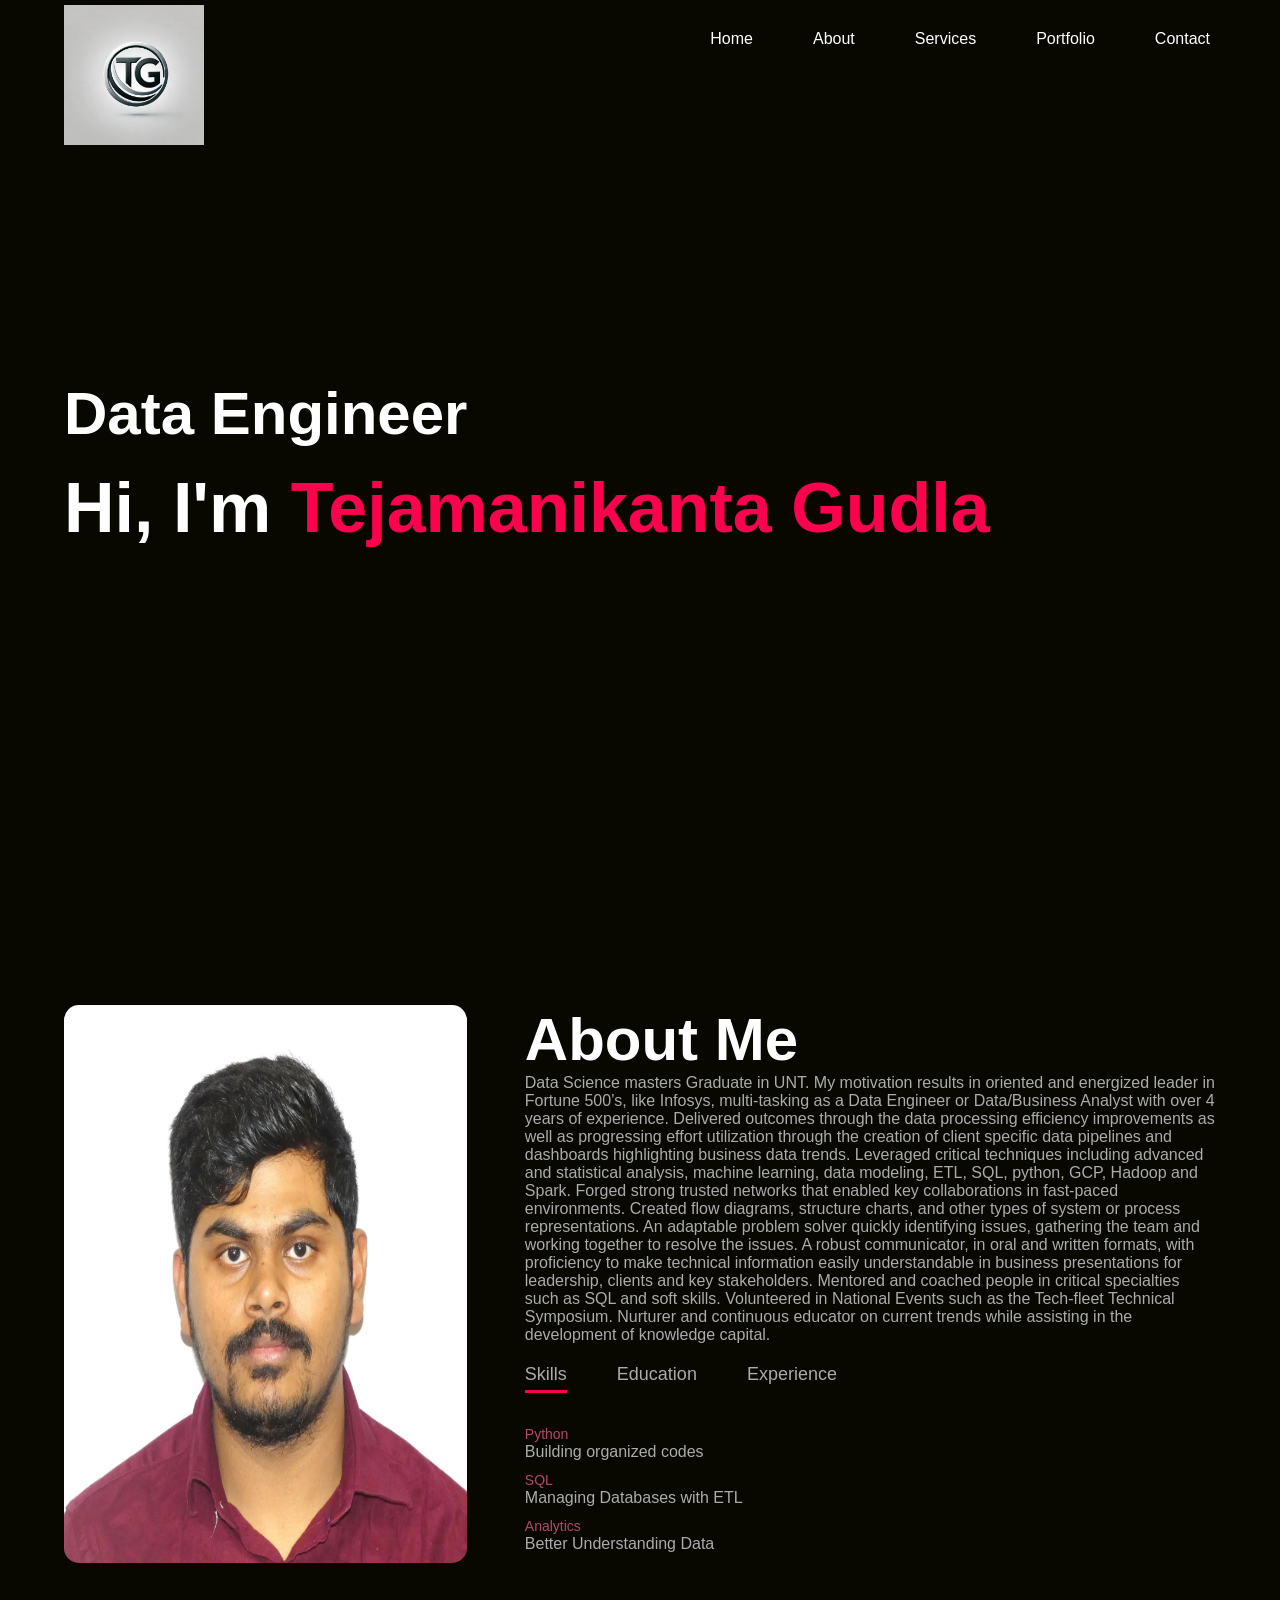
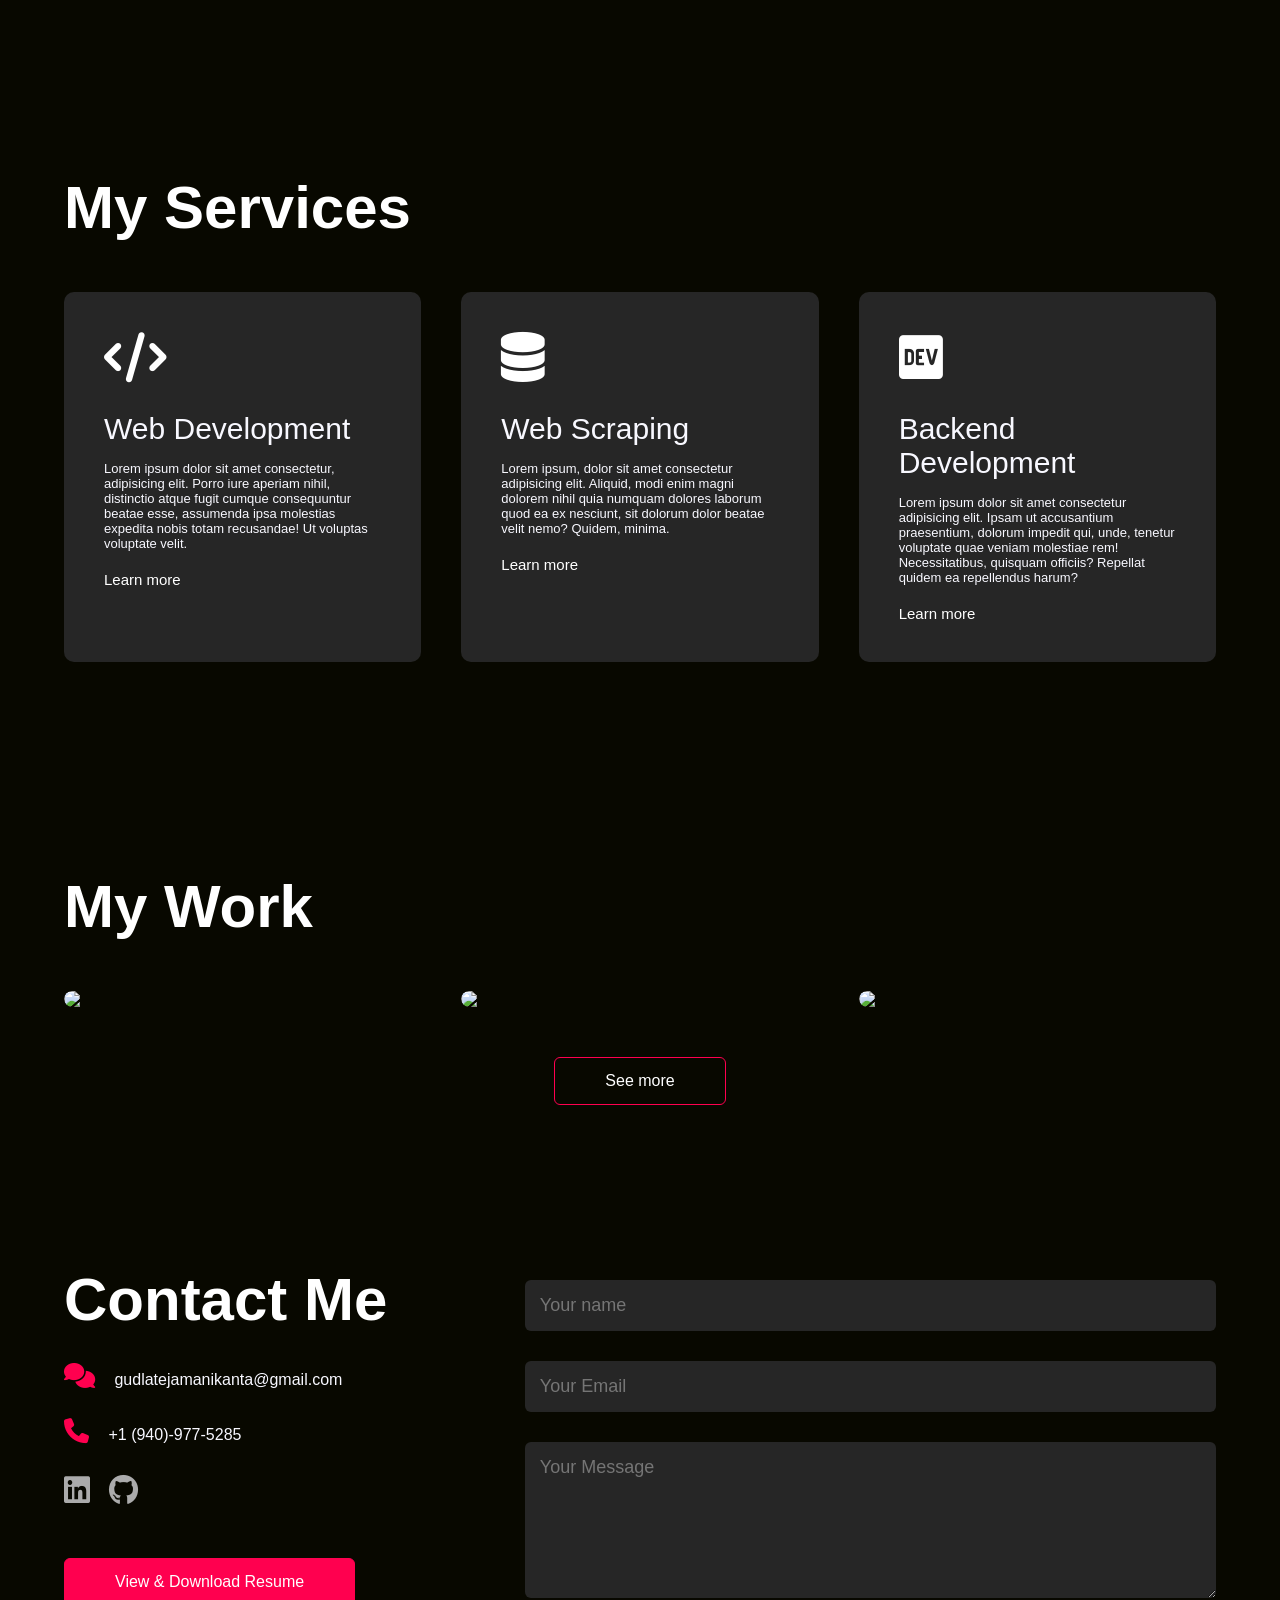
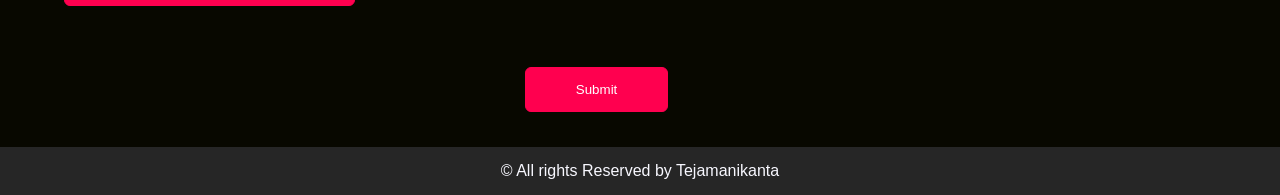
==== index.html @ b54f86cf "Add files via upload" ====
<!DOCTYPE html>
<html lang="en">
<head>
    <meta charset="UTF-8">
    <meta name="viewport" content="width=device-width, initial-scale=1.0">
    <title>Personal Portfolio website</title>
    <link rel="stylesheet" href="style.css">
    <link rel="stylesheet" href="https://cdnjs.cloudflare.com/ajax/libs/font-awesome/6.6.0/css/all.min.css" integrity="sha512-Kc323vGBEqzTmouAECnVceyQqyqdsSiqLQISBL29aUW4U/M7pSPA/gEUZQqv1cwx4OnYxTxve5UMg5GT6L4JJg==" crossorigin="anonymous" referrerpolicy="no-referrer" />
</head>
<body>
    <div id="header">
        <div class="container">
            <nav>
                <!-- Name at the top left -->
                <div class="name">
                    <img src="logo.jpg" class="logo"> 
                </div>
                <!-- Fixed side menu -->
                <ul id="sidemenu">
                    <li><a href="#header">Home</a></li>
                    <li><a href="#about">About</a></li>
                    <li><a href="#services">Services</a></li>
                    <li><a href="#portfolio">Portfolio</a></li>
                    <li><a href="#contact">Contact</a></li>
                </ul>
            </nav>
            <!-- Header text -->
            <div class="header-text">
                <h2>Data Engineer</h2>
                <h1>Hi, I'm <span>Tejamanikanta Gudla</span></h1>
                
            </div>
        </div>
    </div>
    
<!-------------about me -------------------->
     <div id="about">
        <div class="container">
            <div class="row">
                <div class="about-col-1">
                    <img src="OPT_PHOTO.jpg">
                </div>
                <div class="about-col-2">
                    <h1 class="sub-title">About Me</h1>
                    <p> Data Science masters Graduate in UNT. My motivation results in oriented and energized leader in Fortune 500’s, like Infosys, multi-tasking as a Data Engineer or Data/Business Analyst with over 4 years of experience. Delivered outcomes through the data processing efficiency
                        improvements as well as progressing effort utilization through the creation of client specific data
                        pipelines and dashboards highlighting business data trends. Leveraged critical techniques including
                        advanced and statistical analysis, machine learning, data modeling, ETL, SQL, python, GCP, Hadoop and Spark.
                        Forged strong trusted networks that enabled key collaborations in fast-paced environments. Created flow diagrams, structure charts, and other types of system or process representations. An adaptable problem solver quickly identifying issues, gathering the team and working together to resolve the issues. A robust communicator, in oral and written formats, with proficiency to make technical information easily understandable in business presentations for leadership, clients and key stakeholders. Mentored and coached people in critical specialties such as SQL and soft skills. Volunteered in National Events such as the Tech-fleet Technical Symposium. Nurturer and continuous educator on current trends while assisting in the development of knowledge capital.</p>
                    <div class="tab-titles">
                        <p class="tab-links active-link" onclick="opentab('skills')">Skills</p>
                        <p class="tab-links" onclick="opentab('education')" >Education</p>
                        <p class="tab-links" onclick="opentab('experience')" >Experience</p>
                    </div>
                    <div class="tab-contents active-tab" id="skills">
                        <ul>
                            <li><span>Python</span><br>Building organized codes</li>
                            <li><span>SQL</span><br>Managing Databases with ETL</li>
                            <li><span>Analytics</span><br>Better Understanding Data</li>
                        </ul>
                    </div>
                    <div class="tab-contents" id="education">
                        <ul>
                            <li><span>01/2023 - 12/2024</span><br>University of North Texas  Denton,TX,USA</li>
                            <li><span>06/2017 - 07/2021</span><br>SRKR Engineering College  Bhimavarm,AP,INDIA</li>
                        </ul>
                    </div>
                    <div class="tab-contents" id="experience">
                        <ul>
                            <li><span>2024</span><br>Internhsala internship Student partner</li>
                        </ul>
                    </div>
                </div>
            </div>
        </div>
     </div>
<!--------------------services---------------------------->
     <div id="services">
        <div class="container">
            <h1 class="sub-title">My Services</h1>
            <div class="services-list">
                <div>
                    <i class="fa-solid fa-code"></i>
                    <h2>Web Development</h2>
                    <p>Lorem ipsum dolor sit amet consectetur, adipisicing elit. Porro iure aperiam nihil, distinctio atque fugit cumque consequuntur beatae esse, assumenda ipsa molestias expedita nobis totam recusandae! Ut voluptas voluptate velit.</p>
                    <a href="#">Learn more</a>
                </div>
                <div>
                    <i class="fa-solid fa-database"></i>
                    <h2>Web Scraping</h2>
                    <p>Lorem ipsum, dolor sit amet consectetur adipisicing elit. Aliquid, modi enim magni dolorem nihil quia numquam dolores laborum quod ea ex nesciunt, sit dolorum dolor beatae velit nemo? Quidem, minima.</p>
                    <a href="#">Learn more</a>
                </div>
                <div>
                    <i class="fa-brands fa-dev"></i>
                    <h2>Backend Development</h2>
                    <p>Lorem ipsum dolor sit amet consectetur adipisicing elit. Ipsam ut accusantium praesentium, dolorum impedit qui, unde, tenetur voluptate quae veniam molestiae rem! Necessitatibus, quisquam officiis? Repellat quidem ea repellendus harum?</p>
                    <a href="#">Learn more</a>
                </div>
            </div>
        </div>
     </div>
     <!--------------------portfolio----------------->
     <div id="portfolio">
        <div class="container">
            <h1 class="sub-title">My Work</h1>
            <div class="work-list">
                <div class="work">
                    <img src="images/work2.jpg" >
                    <div class="layer">
                        <h3>Chatbot</h3>
                        <p>This Bot is known as Rizvi bot ,its developed to help rizvians reach out for any admission related queries.</p>
                        <a href="3"><i class="fa-solid fa-link"></i></a>
                    </div>
                </div>
                <div class="work">
                    <img src="images/work5.jpeg" >
                    <div class="layer">
                        <h3>Laptop landscape</h3>
                        <p>Scrapping Amazon for laptops Data for data cleaning and processing and further performed analysis using tableau.</p>
                        <a href="3"><i class="fa-solid fa-link"></i></a>
                    </div>
                </div>
                <div class="work">
                    <img src="images/work4.webp" >
                    <div class="layer">
                        <h3>Django User Login</h3>
                        <p>Basic User login page for diffent types of users and registeration with signout,With basic details to be entered.</p>
                        <a href="3"><i class="fa-solid fa-link"></i></a>
                    </div>
                </div>
            </div>
            <a href="#" class="btn">See more</a>
        </div>
     </div>
<!-------------------------contact------------------------------->
     <div id="contact">
        <div class="container">
            <div class="row">
                <div class="contact-left">
                       <h1 class="sub-title">Contact Me</h1>
                       <p><i class="fa-solid fa-comments"></i> gudlatejamanikanta@gmail.com</p>
                       <p><i class="fa-solid fa-phone"></i> +1 (940)-977-5285 </p>
                       <div class="social-icons">
                        <a href="https://www.linkedin.com/in/tejamanikanta-gudla-508a97138/"><i class="fa-brands fa-linkedin"></i></a>
                        <a href="https://github.com/tejagudla1252"><i class="fa-brands fa-github"></i></a>
                       </div>
                       <a href="https://drive.google.com/file/d/1VWPIv4QHNo4Fspjw06E4037uYc4ojF78/view?usp=drive_link" download class="btn btn2"> View & Download Resume</a>
                </div>
                <div class="contact-right">
                    <form >
                        <input type="text" name="Name" placeholder="Your name" required>
                        <input type="email" name="Email" placeholder="Your Email" required>
                        <textarea name="message" rows="6" placeholder="Your Message"></textarea>
                        <button type="submit" class="btn btn2">Submit</button>
                    </form>
                    <span id="msg"></span>
                 </div>
            </div>
        </div>
        <div class="copyright">
            <p>&copy; All rights Reserved by Tejamanikanta  </i></p>
        </div>
     </div>
     <script>
        var tablinks = document.getElementsByClassName('tab-links')
        var tabcontents = document.getElementsByClassName('tab-contents')
        function opentab(tabname){
            for(tablink of tablinks){
                tablink.classList.remove("active-link");
            }
            for(tabcontent of tabcontents){
                tabcontent.classList.remove("active-tab");
            }
            event.currentTarget.classList.add("active-link");
            document.getElementById(tabname).classList.add("active-tab");
        }

     </script>
     <script>
        var sidemenu = document.getElementById("sidemenu");
        function openmenu(){
            sidemenu.style.right = "0";
        }
        function closemenu(){
            sidemenu.style.right = "-200px";
        }
     </script>
</body>
</html>
---- style.css ----
*{
    margin: 0;
    padding: 0;
    font-family: sans-serif,'Poppins';
    box-sizing: border-box;
}
html{
    scroll-behavior: smooth;
}
body{
    background: #080800;
    color: ghostwhite;
}
#header{
    width: 100%;
    height: 100vh;
    background-image: url("images/background2.jpg");
    background-size: contain;
}
.container{
    padding: 5px 5%;
    
}
/* Style for name */
.name h2 {
    font-size: 24px;
    color: #fff;
    font-family: 'Gill Sans';
    margin: 0;
    display: inline-block;
}

/* Side menu - fixed position */
#sidemenu {
    position: fixed; /* Keeps the menu in one place */
    top: 0;
    right: 0;
    
    width: auto;
    padding: 20px 50px;
    z-index: 1000;
    display: flex;
    gap: 20px;
    list-style: none;
}

#sidemenu li {
    display: inline-block;
}

#sidemenu a {
    text-decoration: none;
    color: #fff;
    font-size: 16px;
    transition: 0.3s;
}

#sidemenu a:hover {
    color: #ff007f; /* Highlight color */
}

/* Header text styles */
.header-text {
    margin-top: 100px;
    color: #fff;
    text-align: left;
}

.header-text p {
    font-size: 20px;
}

.header-text h1 {
    font-size: 36px;
}

.header-text h1 span {
    color: #ff007f;
}

nav{
    display: flex;
    align-items: center;
    justify-content: space-between;
    flex-wrap: wrap;
}
.logo{
    width: 140px;
}
nav ul li{
    display: inline-block;
    list-style: none;
    margin: 10px 20px;
}
nav ul li a{
    color: #fff;
    text-decoration: none;
    font-size: 18px;
    position: relative;
}
nav ul li a::after{
    content: '';
    width: 0;
    height: 3px;
    background: #ff004f;
    position: absolute;
    left: 0;
    bottom: -6px;
    transition: 0.5s;
}
nav ul li a:hover::after{
    width: 100%;
}
.header-text{
    margin-top: 20%;
    font-size: 40px;
    
}
.header-text h1{
    font-size: 70px;
    margin-top: 20px;
   
}
.header-text h1 span{
    color: #ff004f;
}
/*------------------about---------------------*/
#about{
    padding: 100px 0;
    color: #ababab;
}
.row{
    display: flex;
    justify-content: space-between;
    flex-wrap: wrap;
}
.about-col-1{
    flex-basis: 35%;

}
.about-col-1 img{
    width: 100%;
    height: 100%;
    border-radius: 15px;
}
.about-col-2{
    flex-basis: 60%;
}
.sub-title{
    font-size:  60px;
    font-weight: 600;
    color: #fff;
}
.tab-titles{
    display: flex;
    margin: 20px 0 40px;
}
.tab-links{
    margin-right: 50px;
    font-size: 18px;
    font-weight: 500;
    cursor: pointer;
    position: relative;
}
.tab-links::after{
    content: '';
    width: 0;
    height: 3px;
    background: #ff004f;
    position: absolute;
    left: 0;
    bottom: -8px;
    transition: 0.5s;

}
.tab-links.active-link::after{
    width: 100%;
}
.tab-contents ul li{
    list-style: none;
    margin: 10px 0;
}
.tab-contents ul li span{
    color: #b54769;
    font-size: 14px;
}
.tab-contents{
    display: none;
}
.tab-contents.active-tab{
    display: block;
}
/*----------------services---------------*/
#services{
    padding: 100px 0px;
}
.services-list{
    display: grid;
    grid-template-columns: repeat(auto-fit,minmax(250px,1fr));
    grid-gap: 40px;
    margin-top: 50px;
}
.services-list div{
    background: #262626;
    padding: 40px;
    font-size: 13px;
    font-weight: 300;
    border-radius: 10px;
    transition: background 0.5s,transform 0.5s;
}
.services-list div i{
    font-size: 50px;
    margin-bottom: 30px;
    color: #fff;
}
.services-list div h2{
    font-size: 30px;
    font-weight: 500;
    margin-bottom: 15px;
}
.services-list div a{
    text-decoration: none;
    color: #fff;
    font-size: 15px;
    margin-top: 20px;
    display: inline-block;
}
.services-list div:hover{
    background: #ff004f;
    transform: translateY(-10px);
}
/*--------------------portfolio------------------*/
#portfolio{
    padding: 100px 0;
}
.work-list{
    display: grid;
    grid-template-columns: repeat(auto-fit,minmax(250px,1fr));
    grid-gap: 40px;
    margin-top: 50px;

}
.work{
    border-radius: 10px;
    position: relative;
    overflow: hidden;
}
.work img{
    width: 100%;
    border-radius: 10px;
    display: block;
    transition: transform 0.5s;
}
.layer{
    width: 100%;
    height: 0;
    background: linear-gradient(rgba(0,0,0,0.6),#ff004f);
    border-radius: 10px;
    position: absolute;
    left: 0;
    bottom: 0;
    overflow: hidden;
    display: flex;
    align-items: center;
    justify-content: center;
    flex-direction: column;
    padding: 0 40px;
    text-align: center;
    font-size: 14px;
    transition: height 0.5s;
}
.layer h3{
    font-weight: 500;
    margin-bottom: 20px;
}
.layer a{
    margin-top: 20px;
    color: #ff004f;
    text-decoration: none;
    font-size: 18px;
    line-height: 60px;
    background:#fff;
    width: 60px;
    height: 60px;
    border-radius: 50%;
    text-align: center;
}
.work:hover img{
    transform: scale(1.1);
    
}
.work:hover .layer{
    height: 100%;
}
.btn{
    display: block;
    margin: 50px auto;
    width: fit-content;
    border: 1px solid #ff004f;
    padding: 14px 50px;
    border-radius: 6px;
    text-decoration: none;
    color: #fff;
    transition: background 0.5s;
}
.btn:hover{
    background: #ff004f;
}
/*-----------------------contact------------------------*/
.contact-left{
    flex-basis: 35%;
}
.contact-right{
    flex-basis: 60%;
}
.contact-left p{
    margin-top: 30px;
}
.contact-left p i{
    color:#ff004f;
    margin-right: 15px;
    font-size: 25px;
}
.social-icons{
    margin-top: 30px;
}
.social-icons a{
    text-decoration: none;
    font-size: 30px;
    margin-right: 15px;
    color: #ababab;
    display: inline-block;
    transition: transform 0.5s;
}
.social-icons a:hover{
    color: #ff004f;
    transform: translateY(-5px);
}
.btn.btn2{
    display: inline-block;
    background: #ff004f;
}
.contact-right form{
    width: 100%;
}
form input,form textarea{
    width: 100%;
    border: 0;
    outline: none;
    background: #262626;
    padding: 15px;
    margin-block: 15px;
    color: #fff;
    font-size: 18px;
    border-radius: 6px;
}
form btn2{
    padding: 15px 60px;
    font-size: 18px;
    margin-top: 20px;
    cursor: pointer;
}
.copyright{
    width: 100%;
    text-align: center;
    padding: 15px 0;
    background: #262626;
    font-weight: 300;
    margin-top: 20px;
    
}
.copyright i{
    color: #ff004f;
}
/*---------------------------css for small screen-------------------------*/
nav .fa-regular{
    display: none;
}
nav .fa-solid{
    display: none;
}
@media only screen and (max-width: 600px ){
    #header{
        background-image: url("") ;
    }
    .container{
        padding: 10px 10%;
    }
    .header-text{
        margin-top: 100%;
        font-size: 16px;
    }
    .header-text h1{
        font-size: 30px;
    }
    nav .fa-regular{
        display: block;
       font-size: 25px;
    }
    nav .fa-solid{
        display: block;
       font-size: 25px;
    }
    nav ul{
        background: #ff004f;
        position: fixed;
        top: 0;
        right: -200px;
        width: 200px;
        height: 100vh;
        padding-top: 50px;
        z-index: 2;
        transition: right 0.5s;
    }
    nav ul li{
        display: block;
        margin: 25px;
    }
    nav ul .fa-regular{
        position: absolute;
        top: 25px;
        left: 25px;
        cursor: pointer;
    }
    nav ul .fa-solid{
        position: absolute;
        top: 25px;
        left: 25px;
        cursor: pointer;
    }
    .sub-title{
        font-size: 40px;
    }
    .about-col-1,.about-col-2{
        flex-basis: 100%;
    }
    .about-col-1{
        margin-bottom: 30px;
    }
    .about-col-2{
        font-size: 14px;
    }
    .tab-links{
        font-size: 16px;
        margin-right: 20px;
    }
    .contact-left,.contact-right{
        flex-basis: 100%;
    }
    .copyright{
        font-size: 14px;
    }

}
#msg{
    color: #61b752;
    margin-top: -40px;
    display: block;
}
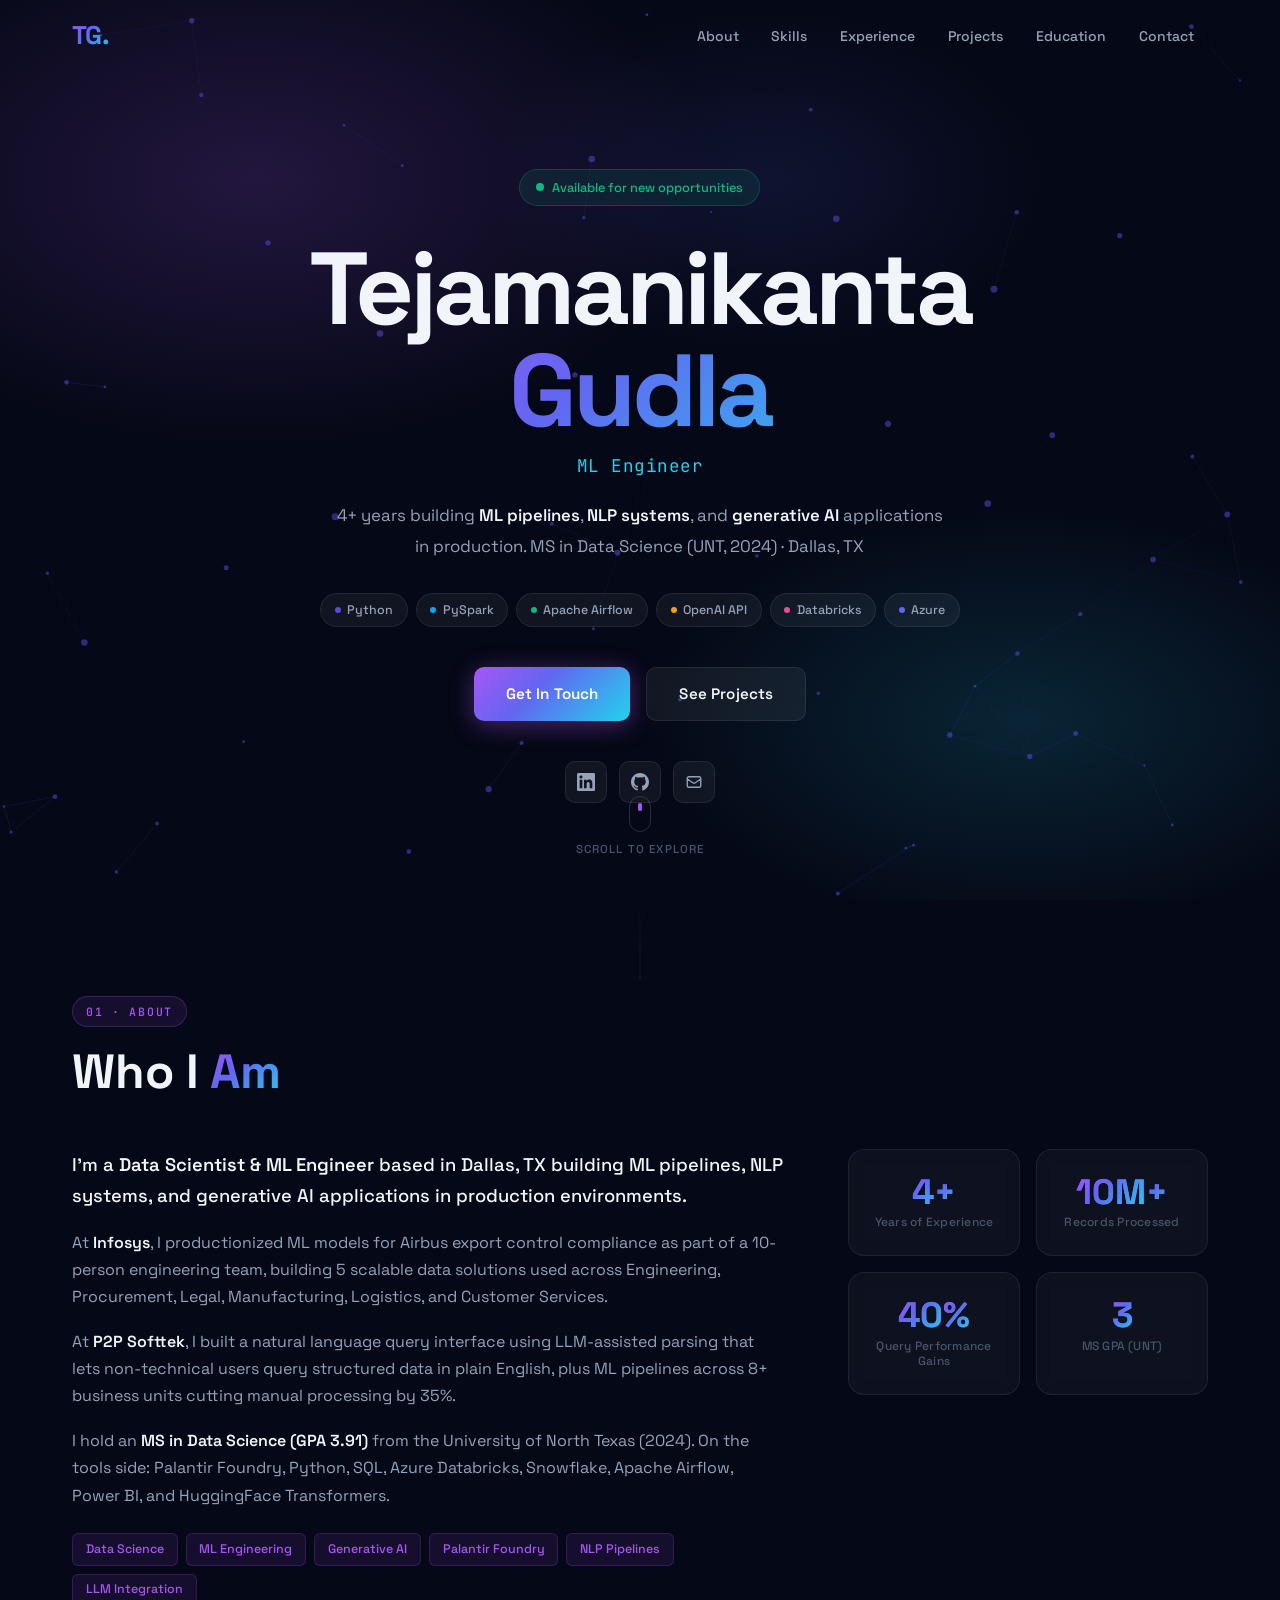
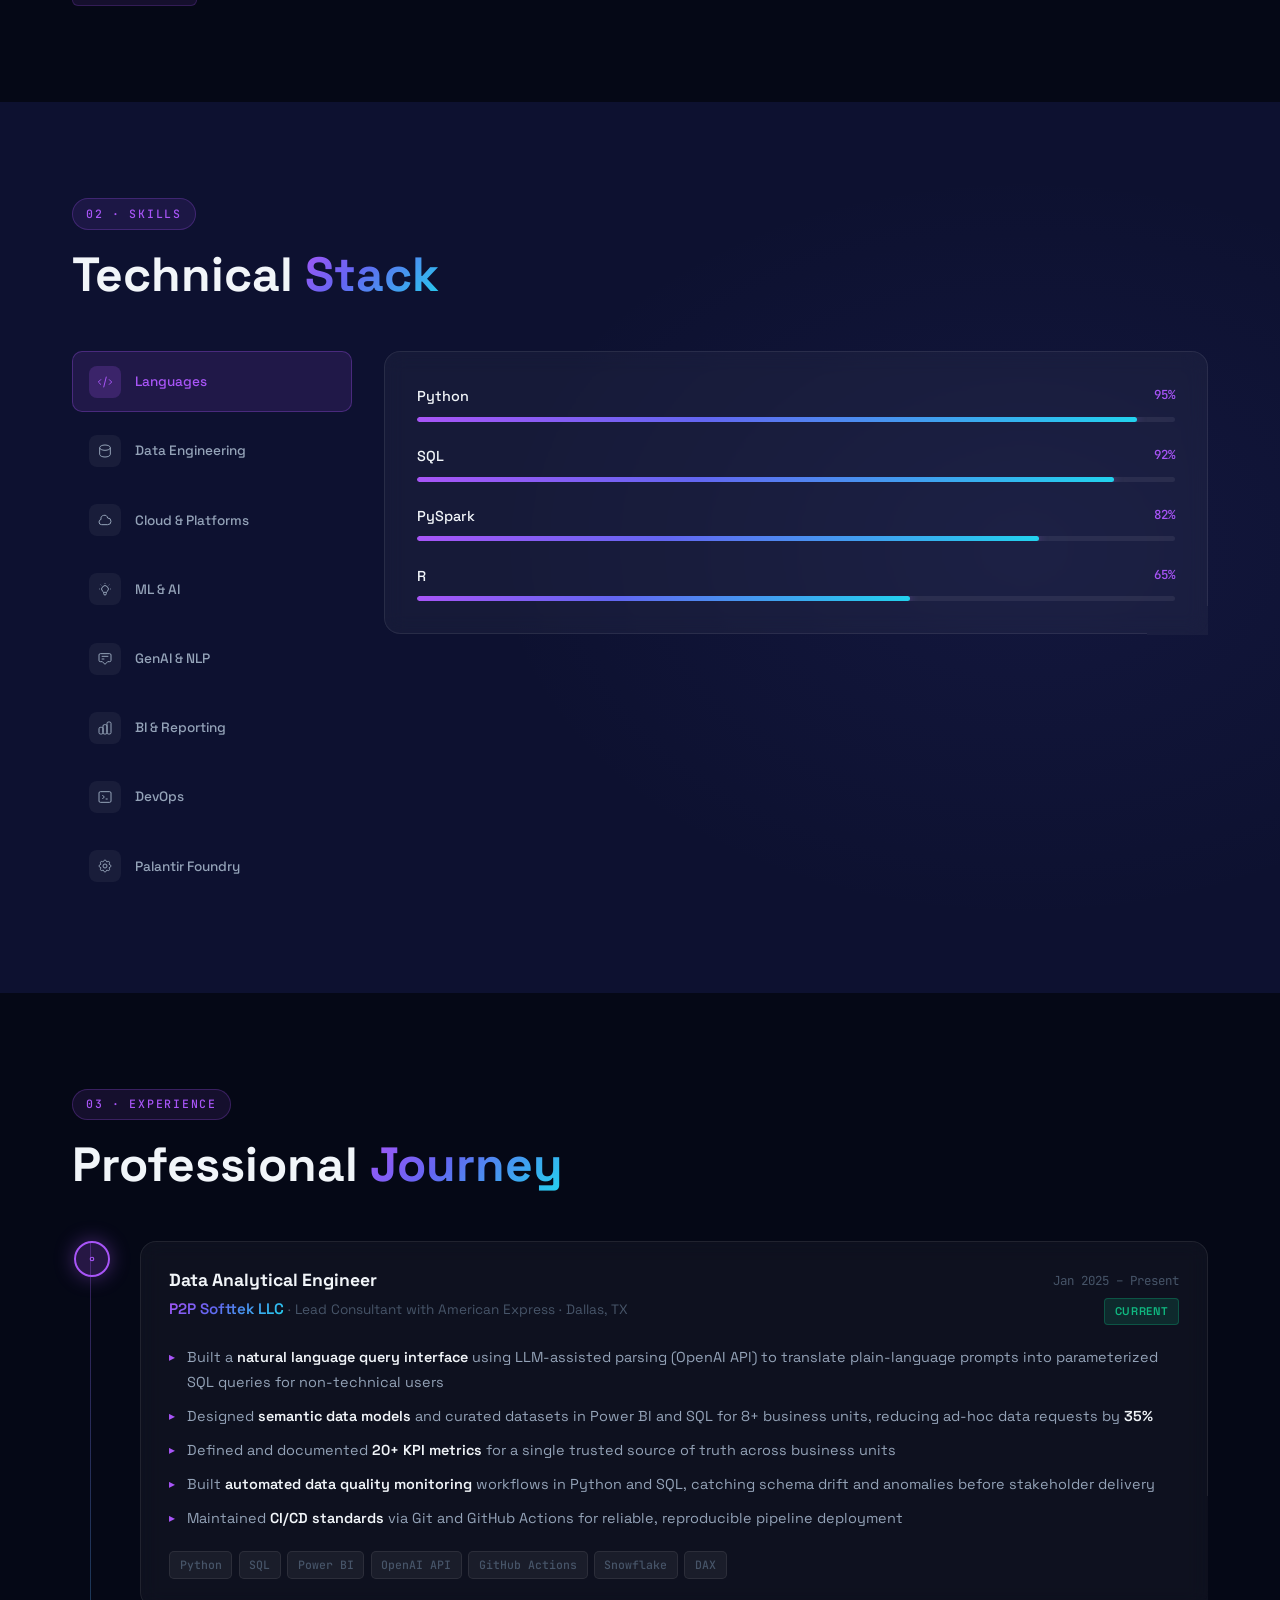
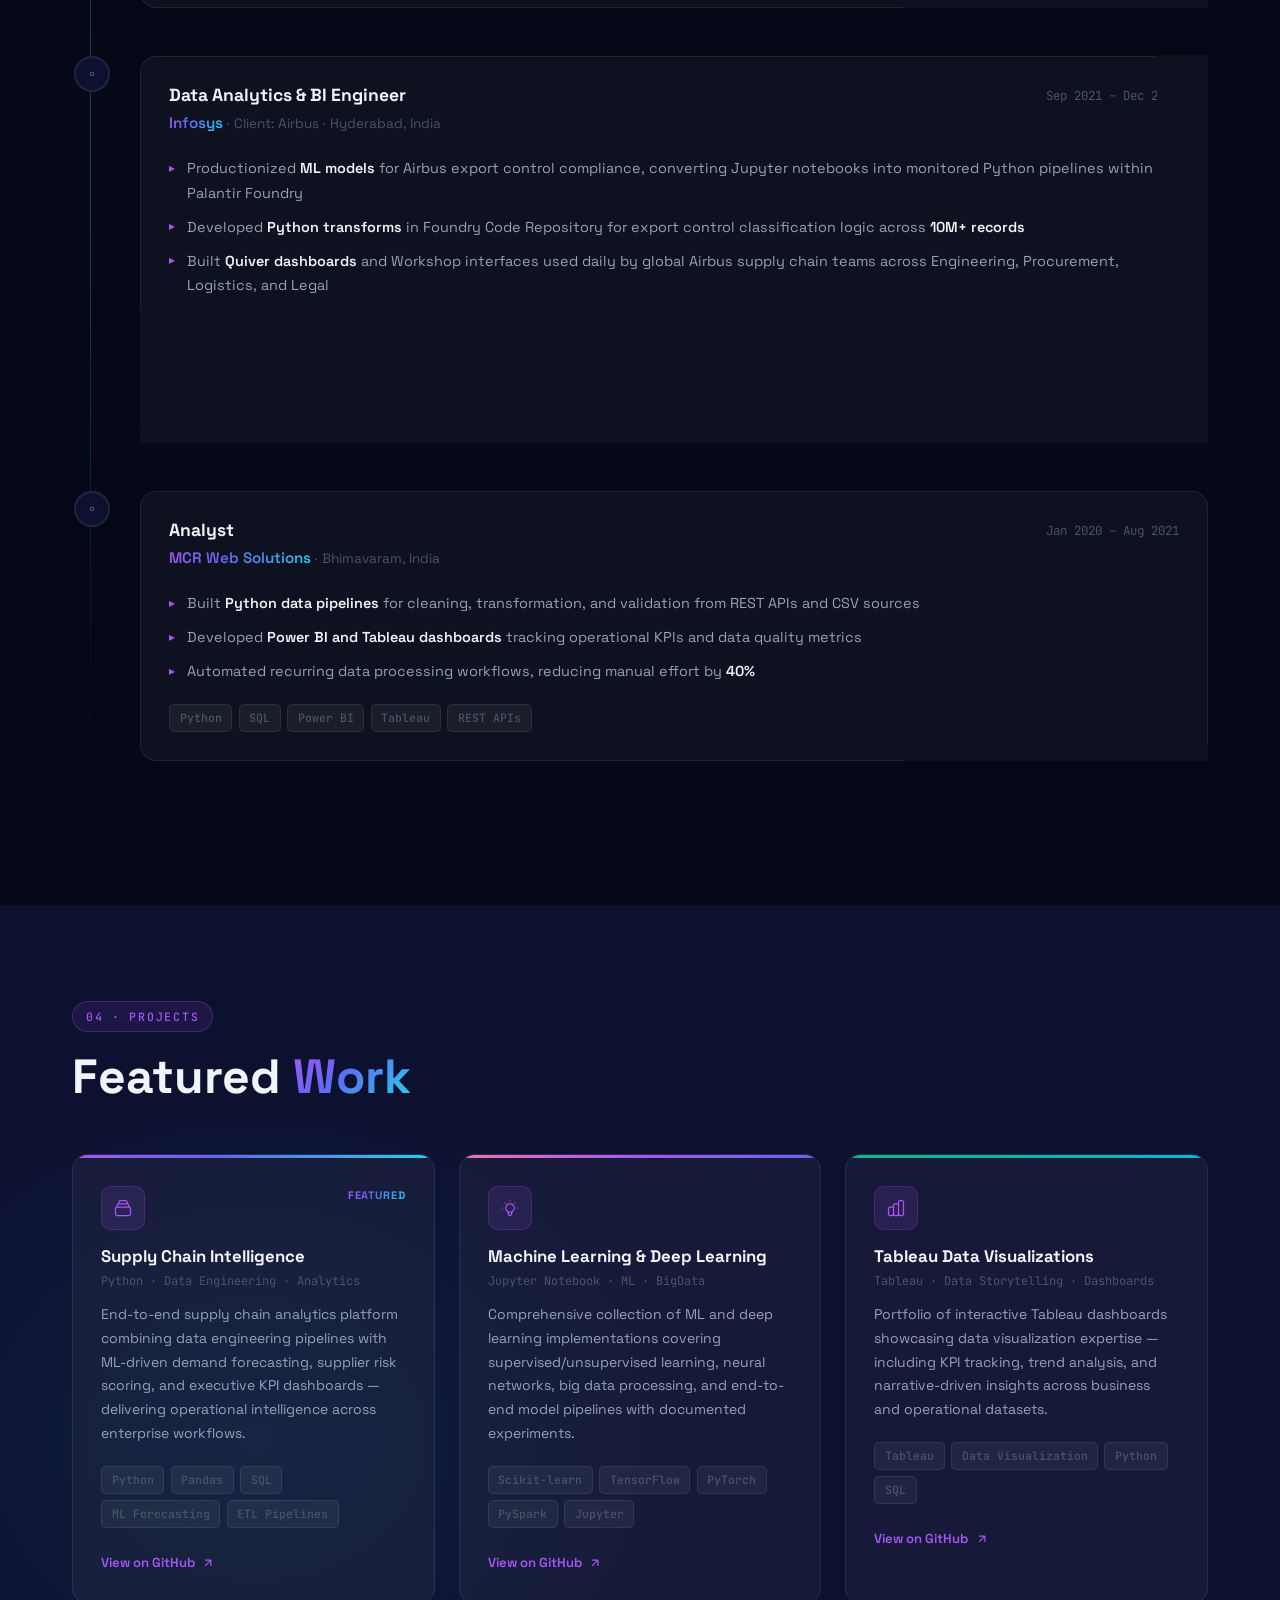
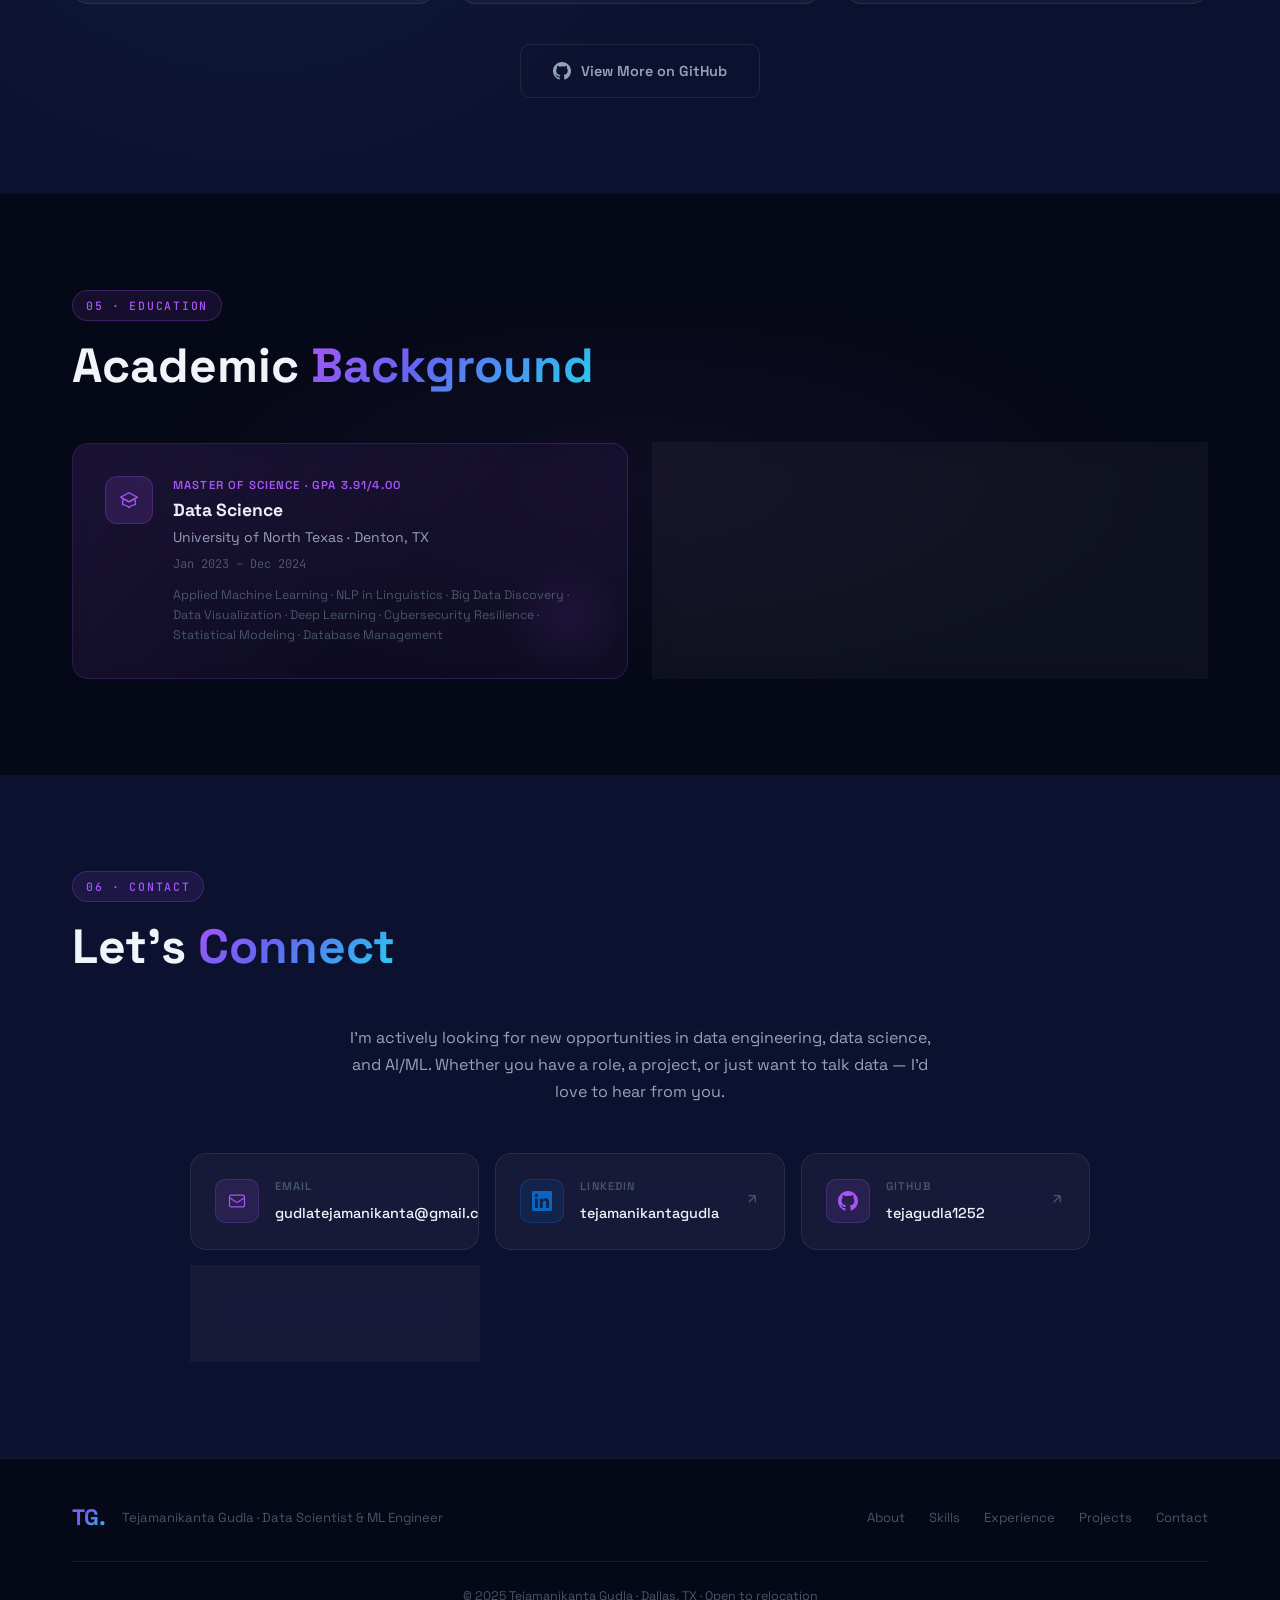
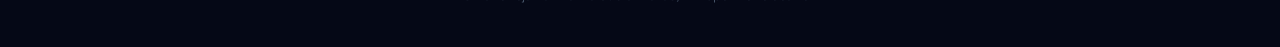
==== commit 9d235aac: "Initial portfolio commit" ====
--- a/index.html
+++ b/index.html
@@ -1,190 +1,613 @@
 <!DOCTYPE html>
 <html lang="en">
+
 <head>
-    <meta charset="UTF-8">
-    <meta name="viewport" content="width=device-width, initial-scale=1.0">
-    <title>Personal Portfolio website</title>
-    <link rel="stylesheet" href="style.css">
-    <link rel="stylesheet" href="https://cdnjs.cloudflare.com/ajax/libs/font-awesome/6.6.0/css/all.min.css" integrity="sha512-Kc323vGBEqzTmouAECnVceyQqyqdsSiqLQISBL29aUW4U/M7pSPA/gEUZQqv1cwx4OnYxTxve5UMg5GT6L4JJg==" crossorigin="anonymous" referrerpolicy="no-referrer" />
+  <meta charset="UTF-8" />
+  <meta name="viewport" content="width=device-width, initial-scale=1.0" />
+  <title>Tejamanikanta Gudla | Data Scientist & ML Engineer</title>
+  <meta name="description"
+    content="Portfolio of Tejamanikanta Gudla — Data Scientist, ML Engineer, and Palantir Foundry specialist with 4+ years building ML pipelines, NLP systems, and generative AI applications in production." />
+  <link rel="preconnect" href="https://fonts.googleapis.com" />
+  <link rel="preconnect" href="https://fonts.gstatic.com" crossorigin />
+  <link
+    href="https://fonts.googleapis.com/css2?family=Inter:wght@300;400;500;600;700;800;900&family=JetBrains+Mono:wght@400;500&display=swap"
+    rel="stylesheet" />
+  <link rel="stylesheet" href="style.css" />
 </head>
+
 <body>
-    <div id="header">
-        <div class="container">
-            <nav>
-                <!-- Name at the top left -->
-                <div class="name">
-                    <img src="logo.jpg" class="logo"> 
-                </div>
-                <!-- Fixed side menu -->
-                <ul id="sidemenu">
-                    <li><a href="#header">Home</a></li>
-                    <li><a href="#about">About</a></li>
-                    <li><a href="#services">Services</a></li>
-                    <li><a href="#portfolio">Portfolio</a></li>
-                    <li><a href="#contact">Contact</a></li>
-                </ul>
-            </nav>
-            <!-- Header text -->
-            <div class="header-text">
-                <h2>Data Engineer</h2>
-                <h1>Hi, I'm <span>Tejamanikanta Gudla</span></h1>
-                
-            </div>
-        </div>
-    </div>
-    
-<!-------------about me -------------------->
-     <div id="about">
-        <div class="container">
-            <div class="row">
-                <div class="about-col-1">
-                    <img src="OPT_PHOTO.jpg">
-                </div>
-                <div class="about-col-2">
-                    <h1 class="sub-title">About Me</h1>
-                    <p> Data Science masters Graduate in UNT. My motivation results in oriented and energized leader in Fortune 500’s, like Infosys, multi-tasking as a Data Engineer or Data/Business Analyst with over 4 years of experience. Delivered outcomes through the data processing efficiency
-                        improvements as well as progressing effort utilization through the creation of client specific data
-                        pipelines and dashboards highlighting business data trends. Leveraged critical techniques including
-                        advanced and statistical analysis, machine learning, data modeling, ETL, SQL, python, GCP, Hadoop and Spark.
-                        Forged strong trusted networks that enabled key collaborations in fast-paced environments. Created flow diagrams, structure charts, and other types of system or process representations. An adaptable problem solver quickly identifying issues, gathering the team and working together to resolve the issues. A robust communicator, in oral and written formats, with proficiency to make technical information easily understandable in business presentations for leadership, clients and key stakeholders. Mentored and coached people in critical specialties such as SQL and soft skills. Volunteered in National Events such as the Tech-fleet Technical Symposium. Nurturer and continuous educator on current trends while assisting in the development of knowledge capital.</p>
-                    <div class="tab-titles">
-                        <p class="tab-links active-link" onclick="opentab('skills')">Skills</p>
-                        <p class="tab-links" onclick="opentab('education')" >Education</p>
-                        <p class="tab-links" onclick="opentab('experience')" >Experience</p>
-                    </div>
-                    <div class="tab-contents active-tab" id="skills">
-                        <ul>
-                            <li><span>Python</span><br>Building organized codes</li>
-                            <li><span>SQL</span><br>Managing Databases with ETL</li>
-                            <li><span>Analytics</span><br>Better Understanding Data</li>
-                        </ul>
-                    </div>
-                    <div class="tab-contents" id="education">
-                        <ul>
-                            <li><span>01/2023 - 12/2024</span><br>University of North Texas  Denton,TX,USA</li>
-                            <li><span>06/2017 - 07/2021</span><br>SRKR Engineering College  Bhimavarm,AP,INDIA</li>
-                        </ul>
-                    </div>
-                    <div class="tab-contents" id="experience">
-                        <ul>
-                            <li><span>2024</span><br>Internhsala internship Student partner</li>
-                        </ul>
-                    </div>
-                </div>
-            </div>
-        </div>
-     </div>
-<!--------------------services---------------------------->
-     <div id="services">
-        <div class="container">
-            <h1 class="sub-title">My Services</h1>
-            <div class="services-list">
-                <div>
-                    <i class="fa-solid fa-code"></i>
-                    <h2>Web Development</h2>
-                    <p>Lorem ipsum dolor sit amet consectetur, adipisicing elit. Porro iure aperiam nihil, distinctio atque fugit cumque consequuntur beatae esse, assumenda ipsa molestias expedita nobis totam recusandae! Ut voluptas voluptate velit.</p>
-                    <a href="#">Learn more</a>
-                </div>
-                <div>
-                    <i class="fa-solid fa-database"></i>
-                    <h2>Web Scraping</h2>
-                    <p>Lorem ipsum, dolor sit amet consectetur adipisicing elit. Aliquid, modi enim magni dolorem nihil quia numquam dolores laborum quod ea ex nesciunt, sit dolorum dolor beatae velit nemo? Quidem, minima.</p>
-                    <a href="#">Learn more</a>
-                </div>
-                <div>
-                    <i class="fa-brands fa-dev"></i>
-                    <h2>Backend Development</h2>
-                    <p>Lorem ipsum dolor sit amet consectetur adipisicing elit. Ipsam ut accusantium praesentium, dolorum impedit qui, unde, tenetur voluptate quae veniam molestiae rem! Necessitatibus, quisquam officiis? Repellat quidem ea repellendus harum?</p>
-                    <a href="#">Learn more</a>
-                </div>
-            </div>
-        </div>
-     </div>
-     <!--------------------portfolio----------------->
-     <div id="portfolio">
-        <div class="container">
-            <h1 class="sub-title">My Work</h1>
-            <div class="work-list">
-                <div class="work">
-                    <img src="images/work2.jpg" >
-                    <div class="layer">
-                        <h3>Chatbot</h3>
-                        <p>This Bot is known as Rizvi bot ,its developed to help rizvians reach out for any admission related queries.</p>
-                        <a href="3"><i class="fa-solid fa-link"></i></a>
-                    </div>
-                </div>
-                <div class="work">
-                    <img src="images/work5.jpeg" >
-                    <div class="layer">
-                        <h3>Laptop landscape</h3>
-                        <p>Scrapping Amazon for laptops Data for data cleaning and processing and further performed analysis using tableau.</p>
-                        <a href="3"><i class="fa-solid fa-link"></i></a>
-                    </div>
-                </div>
-                <div class="work">
-                    <img src="images/work4.webp" >
-                    <div class="layer">
-                        <h3>Django User Login</h3>
-                        <p>Basic User login page for diffent types of users and registeration with signout,With basic details to be entered.</p>
-                        <a href="3"><i class="fa-solid fa-link"></i></a>
-                    </div>
-                </div>
-            </div>
-            <a href="#" class="btn">See more</a>
-        </div>
-     </div>
-<!-------------------------contact------------------------------->
-     <div id="contact">
-        <div class="container">
-            <div class="row">
-                <div class="contact-left">
-                       <h1 class="sub-title">Contact Me</h1>
-                       <p><i class="fa-solid fa-comments"></i> gudlatejamanikanta@gmail.com</p>
-                       <p><i class="fa-solid fa-phone"></i> +1 (940)-977-5285 </p>
-                       <div class="social-icons">
-                        <a href="https://www.linkedin.com/in/tejamanikanta-gudla-508a97138/"><i class="fa-brands fa-linkedin"></i></a>
-                        <a href="https://github.com/tejagudla1252"><i class="fa-brands fa-github"></i></a>
-                       </div>
-                       <a href="https://drive.google.com/file/d/1VWPIv4QHNo4Fspjw06E4037uYc4ojF78/view?usp=drive_link" download class="btn btn2"> View & Download Resume</a>
-                </div>
-                <div class="contact-right">
-                    <form >
-                        <input type="text" name="Name" placeholder="Your name" required>
-                        <input type="email" name="Email" placeholder="Your Email" required>
-                        <textarea name="message" rows="6" placeholder="Your Message"></textarea>
-                        <button type="submit" class="btn btn2">Submit</button>
-                    </form>
-                    <span id="msg"></span>
-                 </div>
-            </div>
-        </div>
-        <div class="copyright">
-            <p>&copy; All rights Reserved by Tejamanikanta  </i></p>
-        </div>
-     </div>
-     <script>
-        var tablinks = document.getElementsByClassName('tab-links')
-        var tabcontents = document.getElementsByClassName('tab-contents')
-        function opentab(tabname){
-            for(tablink of tablinks){
-                tablink.classList.remove("active-link");
-            }
-            for(tabcontent of tabcontents){
-                tabcontent.classList.remove("active-tab");
-            }
-            event.currentTarget.classList.add("active-link");
-            document.getElementById(tabname).classList.add("active-tab");
-        }
-
-     </script>
-     <script>
-        var sidemenu = document.getElementById("sidemenu");
-        function openmenu(){
-            sidemenu.style.right = "0";
-        }
-        function closemenu(){
-            sidemenu.style.right = "-200px";
-        }
-     </script>
+
+  <!-- Navigation -->
+  <nav class="navbar" id="navbar">
+    <div class="nav-container">
+      <a href="#home" class="nav-logo">TG.</a>
+      <ul class="nav-links" id="navLinks">
+        <li><a href="#about" class="nav-link">About</a></li>
+        <li><a href="#skills" class="nav-link">Skills</a></li>
+        <li><a href="#experience" class="nav-link">Experience</a></li>
+        <li><a href="#projects" class="nav-link">Projects</a></li>
+        <li><a href="#education" class="nav-link">Education</a></li>
+        <li><a href="#contact" class="nav-link">Contact</a></li>
+      </ul>
+      <button class="nav-toggle" id="navToggle" aria-label="Toggle menu">
+        <span></span><span></span><span></span>
+      </button>
+    </div>
+  </nav>
+
+  <!-- Hero -->
+  <section class="hero" id="home">
+    <canvas id="hero-canvas"></canvas>
+    <div class="hero-shapes">
+      <div class="shape shape-1"></div>
+      <div class="shape shape-2"></div>
+      <div class="shape shape-3"></div>
+    </div>
+    <div class="hero-content">
+      <div class="hero-badge">
+        <span class="badge-dot"></span>
+        Available for new opportunities
+      </div>
+      <h1 class="hero-name">Tejamanikanta<br /><span class="hero-name-accent">Gudla</span></h1>
+      <div class="hero-roles"><span id="role-display">Data Scientist</span></div>
+      <p class="hero-summary">
+        4+ years building <strong>ML pipelines</strong>, <strong>NLP systems</strong>, and <strong>generative
+          AI</strong> applications in production. MS in Data Science (UNT, 2024) · Dallas, TX
+      </p>
+      <!-- Floating tech chips -->
+      <div class="hero-chips">
+        <span class="chip"><span class="chip-dot" style="background:#5b4bdb"></span>Python</span>
+        <span class="chip"><span class="chip-dot" style="background:#0ea5e9"></span>PySpark</span>
+        <span class="chip"><span class="chip-dot" style="background:#10b981"></span>Apache Airflow</span>
+        <span class="chip"><span class="chip-dot" style="background:#f59e0b"></span>OpenAI API</span>
+        <span class="chip"><span class="chip-dot" style="background:#ec4899"></span>Databricks</span>
+        <span class="chip"><span class="chip-dot" style="background:#6366f1"></span>Azure</span>
+      </div>
+      <div class="hero-cta">
+        <a href="#contact" class="btn btn-primary">Get In Touch</a>
+        <a href="#projects" class="btn btn-secondary">See Projects</a>
+      </div>
+      <div class="hero-social">
+        <a href="https://www.linkedin.com/in/tejamanikantagudla/" target="_blank" class="social-link"
+          aria-label="LinkedIn">
+          <svg viewBox="0 0 24 24" fill="currentColor">
+            <path
+              d="M20.447 20.452h-3.554v-5.569c0-1.328-.027-3.037-1.852-3.037-1.853 0-2.136 1.445-2.136 2.939v5.667H9.351V9h3.414v1.561h.046c.477-.9 1.637-1.85 3.37-1.85 3.601 0 4.267 2.37 4.267 5.455v6.286zM5.337 7.433c-1.144 0-2.063-.926-2.063-2.065 0-1.138.92-2.063 2.063-2.063 1.14 0 2.064.925 2.064 2.063 0 1.139-.925 2.065-2.064 2.065zm1.782 13.019H3.555V9h3.564v11.452zM22.225 0H1.771C.792 0 0 .774 0 1.729v20.542C0 23.227.792 24 1.771 24h20.451C23.2 24 24 23.227 24 22.271V1.729C24 .774 23.2 0 22.222 0h.003z" />
+          </svg>
+        </a>
+        <a href="https://github.com/tejagudla1252" target="_blank" class="social-link" aria-label="GitHub">
+          <svg viewBox="0 0 24 24" fill="currentColor">
+            <path
+              d="M12 0C5.374 0 0 5.373 0 12c0 5.302 3.438 9.8 8.207 11.387.599.111.793-.261.793-.577v-2.234c-3.338.726-4.033-1.416-4.033-1.416-.546-1.387-1.333-1.756-1.333-1.756-1.089-.745.083-.729.083-.729 1.205.084 1.839 1.237 1.839 1.237 1.07 1.834 2.807 1.304 3.492.997.107-.775.418-1.305.762-1.604-2.665-.305-5.467-1.334-5.467-5.931 0-1.311.469-2.381 1.236-3.221-.124-.303-.535-1.524.117-3.176 0 0 1.008-.322 3.301 1.23A11.509 11.509 0 0112 5.803c1.02.005 2.047.138 3.006.404 2.291-1.552 3.297-1.23 3.297-1.23.653 1.653.242 2.874.118 3.176.77.84 1.235 1.911 1.235 3.221 0 4.609-2.807 5.624-5.479 5.921.43.372.823 1.102.823 2.222v3.293c0 .319.192.694.801.576C20.566 21.797 24 17.3 24 12c0-6.627-5.373-12-12-12z" />
+          </svg>
+        </a>
+        <a href="mailto:gudlatejamanikanta@gmail.com" class="social-link" aria-label="Email">
+          <svg viewBox="0 0 24 24" fill="none" stroke="currentColor" stroke-width="1.8">
+            <path
+              d="M3 8l7.89 5.26a2 2 0 002.22 0L21 8M5 19h14a2 2 0 002-2V7a2 2 0 00-2-2H5a2 2 0 00-2 2v10a2 2 0 002 2z" />
+          </svg>
+        </a>
+      </div>
+    </div>
+    <div class="hero-scroll">
+      <div class="scroll-indicator">
+        <div class="scroll-dot"></div>
+      </div>
+      <span>Scroll to explore</span>
+    </div>
+  </section>
+
+  <!-- About -->
+  <section class="section about-section" id="about">
+    <div class="container">
+      <div class="section-header">
+        <span class="section-tag">01 · About</span>
+        <h2 class="section-title">Who I <span>Am</span></h2>
+      </div>
+      <div class="about-grid">
+        <div class="about-text">
+          <p class="about-lead">I'm a <strong>Data Scientist & ML Engineer</strong> based in Dallas, TX building ML
+            pipelines, NLP systems, and generative AI applications in production environments.</p>
+          <p>At <strong>Infosys</strong>, I productionized ML models for Airbus export control compliance as part of a
+            10-person engineering team, building 5 scalable data solutions used across Engineering, Procurement, Legal,
+            Manufacturing, Logistics, and Customer Services.</p>
+          <p>At <strong>P2P Softtek</strong>, I built a natural language query interface using LLM-assisted parsing that
+            lets non-technical users query structured data in plain English, plus ML pipelines across 8+ business units
+            cutting manual processing by 35%.</p>
+          <p>I hold an <strong>MS in Data Science (GPA 3.91)</strong> from the University of North Texas (2024). On the
+            tools side: Palantir Foundry, Python, SQL, Azure Databricks, Snowflake, Apache Airflow, Power BI, and
+            HuggingFace Transformers.</p>
+          <div class="about-tags">
+            <span class="tag">Data Science</span>
+            <span class="tag">ML Engineering</span>
+            <span class="tag">Generative AI</span>
+            <span class="tag">Palantir Foundry</span>
+            <span class="tag">NLP Pipelines</span>
+            <span class="tag">LLM Integration</span>
+          </div>
+        </div>
+        <div class="about-stats">
+          <div class="stat-card">
+            <div class="stat-number">4<span>+</span></div>
+            <div class="stat-label">Years of Experience</div>
+          </div>
+          <div class="stat-card">
+            <div class="stat-number">10M<span>+</span></div>
+            <div class="stat-label">Records Processed</div>
+          </div>
+          <div class="stat-card">
+            <div class="stat-number">40<span>%</span></div>
+            <div class="stat-label">Query Performance Gains</div>
+          </div>
+          <div class="stat-card">
+            <div class="stat-number">3.91</div>
+            <div class="stat-label">MS GPA (UNT)</div>
+          </div>
+        </div>
+      </div>
+    </div>
+  </section>
+
+  <!-- Skills — Interactive tab + bar layout -->
+  <section class="section skills-section" id="skills">
+    <div class="container">
+      <div class="section-header">
+        <span class="section-tag">02 · Skills</span>
+        <h2 class="section-title">Technical <span>Stack</span></h2>
+      </div>
+      <div class="skills-layout">
+        <!-- Tabs -->
+        <div class="skills-categories" id="skillTabs">
+          <button class="skill-tab active" data-tab="langs">
+            <div class="skill-tab-icon"><svg viewBox="0 0 24 24" fill="none" stroke="currentColor" stroke-width="1.5">
+                <path d="M10 20l4-16m4 4l4 4-4 4M6 16l-4-4 4-4" />
+              </svg></div>
+            <span class="skill-tab-label">Languages</span>
+          </button>
+          <button class="skill-tab" data-tab="de">
+            <div class="skill-tab-icon"><svg viewBox="0 0 24 24" fill="none" stroke="currentColor" stroke-width="1.5">
+                <path
+                  d="M4 7v10c0 2.21 3.582 4 8 4s8-1.79 8-4V7M4 7c0 2.21 3.582 4 8 4s8-1.79 8-4M4 7c0-2.21 3.582-4 8-4s8 1.79 8 4" />
+              </svg></div>
+            <span class="skill-tab-label">Data Engineering</span>
+          </button>
+          <button class="skill-tab" data-tab="cloud">
+            <div class="skill-tab-icon"><svg viewBox="0 0 24 24" fill="none" stroke="currentColor" stroke-width="1.5">
+                <path d="M3 15a4 4 0 004 4h9a5 5 0 10-.1-9.999 5.002 5.002 0 10-9.78 2.096A4.001 4.001 0 003 15z" />
+              </svg></div>
+            <span class="skill-tab-label">Cloud & Platforms</span>
+          </button>
+          <button class="skill-tab" data-tab="ml">
+            <div class="skill-tab-icon"><svg viewBox="0 0 24 24" fill="none" stroke="currentColor" stroke-width="1.5">
+                <path
+                  d="M9.663 17h4.673M12 3v1m6.364 1.636l-.707.707M21 12h-1M4 12H3m3.343-5.657l-.707-.707m2.828 9.9a5 5 0 117.072 0l-.548.547A3.374 3.374 0 0014 18.469V19a2 2 0 11-4 0v-.531c0-.895-.356-1.754-.988-2.386l-.548-.547z" />
+              </svg></div>
+            <span class="skill-tab-label">ML & AI</span>
+          </button>
+          <button class="skill-tab" data-tab="genai">
+            <div class="skill-tab-icon"><svg viewBox="0 0 24 24" fill="none" stroke="currentColor" stroke-width="1.5">
+                <path d="M7 8h10M7 12h4m1 8l-4-4H5a2 2 0 01-2-2V6a2 2 0 012-2h14a2 2 0 012 2v8a2 2 0 01-2 2h-3l-4 4z" />
+              </svg></div>
+            <span class="skill-tab-label">GenAI & NLP</span>
+          </button>
+          <button class="skill-tab" data-tab="bi">
+            <div class="skill-tab-icon"><svg viewBox="0 0 24 24" fill="none" stroke="currentColor" stroke-width="1.5">
+                <path
+                  d="M9 19v-6a2 2 0 00-2-2H5a2 2 0 00-2 2v6a2 2 0 002 2h2a2 2 0 002-2zm0 0V9a2 2 0 012-2h2a2 2 0 012 2v10m-6 0a2 2 0 002 2h2a2 2 0 002-2m0 0V5a2 2 0 012-2h2a2 2 0 012 2v14a2 2 0 01-2 2h-2a2 2 0 01-2-2z" />
+              </svg></div>
+            <span class="skill-tab-label">BI & Reporting</span>
+          </button>
+          <button class="skill-tab" data-tab="devops">
+            <div class="skill-tab-icon"><svg viewBox="0 0 24 24" fill="none" stroke="currentColor" stroke-width="1.5">
+                <path d="M8 9l3 3-3 3m5 0h3M5 20h14a2 2 0 002-2V6a2 2 0 00-2-2H5a2 2 0 00-2 2v12a2 2 0 002 2z" />
+              </svg></div>
+            <span class="skill-tab-label">DevOps</span>
+          </button>
+          <button class="skill-tab" data-tab="foundry">
+            <div class="skill-tab-icon"><svg viewBox="0 0 24 24" fill="none" stroke="currentColor" stroke-width="1.5">
+                <path
+                  d="M10.325 4.317c.426-1.756 2.924-1.756 3.35 0a1.724 1.724 0 002.573 1.066c1.543-.94 3.31.826 2.37 2.37a1.724 1.724 0 001.065 2.572c1.756.426 1.756 2.924 0 3.35a1.724 1.724 0 00-1.066 2.573c.94 1.543-.826 3.31-2.37 2.37a1.724 1.724 0 00-2.572 1.065c-.426 1.756-2.924 1.756-3.35 0a1.724 1.724 0 00-2.573-1.066c-1.543.94-3.31-.826-2.37-2.37a1.724 1.724 0 00-1.065-2.572c-1.756-.426-1.756-2.924 0-3.35a1.724 1.724 0 001.066-2.573c-.94-1.543.826-3.31 2.37-2.37.996.608 2.296.07 2.572-1.065z" />
+                <path d="M15 12a3 3 0 11-6 0 3 3 0 016 0z" />
+              </svg></div>
+            <span class="skill-tab-label">Palantir Foundry</span>
+          </button>
+        </div>
+        <!-- Panel -->
+        <div class="skills-panel" id="skillPanel">
+          <!-- injected by JS -->
+        </div>
+      </div>
+    </div>
+  </section>
+
+  <!-- Experience -->
+  <section class="section experience-section" id="experience">
+    <div class="container">
+      <div class="section-header">
+        <span class="section-tag">03 · Experience</span>
+        <h2 class="section-title">Professional <span>Journey</span></h2>
+      </div>
+      <div class="timeline">
+
+        <div class="timeline-item">
+          <div class="timeline-marker">
+            <div class="timeline-dot active">
+              <svg viewBox="0 0 24 24" fill="none" stroke="currentColor" stroke-width="2">
+                <circle cx="12" cy="12" r="3" />
+              </svg>
+            </div>
+          </div>
+          <div class="timeline-content">
+            <div class="job-header">
+              <div class="job-title-block">
+                <h3 class="job-title">Data Analytical Engineer</h3>
+                <span class="job-company">P2P Softtek LLC</span>
+                <span class="job-location">· Lead Consultant with American Express · Dallas, TX</span>
+              </div>
+              <div class="job-meta">
+                <span class="job-date">Jan 2025 – Present</span>
+                <span class="job-badge current">Current</span>
+              </div>
+            </div>
+            <div class="job-description">
+              <ul>
+                <li>Built a <strong>natural language query interface</strong> using LLM-assisted parsing (OpenAI API) to
+                  translate plain-language prompts into parameterized SQL queries for non-technical users</li>
+                <li>Designed <strong>semantic data models</strong> and curated datasets in Power BI and SQL for 8+
+                  business units, reducing ad-hoc data requests by <strong>35%</strong></li>
+                <li>Defined and documented <strong>20+ KPI metrics</strong> for a single trusted source of truth across
+                  business units</li>
+                <li>Built <strong>automated data quality monitoring</strong> workflows in Python and SQL, catching
+                  schema drift and anomalies before stakeholder delivery</li>
+                <li>Maintained <strong>CI/CD standards</strong> via Git and GitHub Actions for reliable, reproducible
+                  pipeline deployments</li>
+              </ul>
+            </div>
+            <div class="job-stack">
+              <span class="stack-tag">Python</span><span class="stack-tag">SQL</span><span class="stack-tag">Power
+                BI</span><span class="stack-tag">OpenAI API</span><span class="stack-tag">GitHub Actions</span><span
+                class="stack-tag">Snowflake</span><span class="stack-tag">DAX</span>
+            </div>
+          </div>
+        </div>
+
+        <div class="timeline-item">
+          <div class="timeline-marker">
+            <div class="timeline-dot">
+              <svg viewBox="0 0 24 24" fill="none" stroke="currentColor" stroke-width="2">
+                <circle cx="12" cy="12" r="3" />
+              </svg>
+            </div>
+          </div>
+          <div class="timeline-content">
+            <div class="job-header">
+              <div class="job-title-block">
+                <h3 class="job-title">Data Analytics & BI Engineer</h3>
+                <span class="job-company">Infosys</span>
+                <span class="job-location">· Client: Airbus · Hyderabad, India</span>
+              </div>
+              <div class="job-meta">
+                <span class="job-date">Sep 2021 – Dec 2022</span>
+              </div>
+            </div>
+            <div class="job-description">
+              <ul>
+                <li>Productionized <strong>ML models</strong> for Airbus export control compliance, converting Jupyter
+                  notebooks into monitored Python pipelines within Palantir Foundry</li>
+                <li>Developed <strong>Python transforms</strong> in Foundry Code Repository for export control
+                  classification logic across <strong>10M+ records</strong></li>
+                <li>Built <strong>Quiver dashboards</strong> and Workshop interfaces used daily by global Airbus supply
+                  chain teams across Engineering, Procurement, Logistics, and Legal</li>
+                <li>Optimized T-SQL and PostgreSQL queries improving performance by <strong>40%</strong> across critical
+                  reporting workloads</li>
+                <li>Introduced <strong>Git and Azure DevOps CI/CD standards</strong>, reducing deployment errors by
+                  <strong>40%</strong>
+                </li>
+              </ul>
+            </div>
+            <div class="job-stack">
+              <span class="stack-tag">Palantir Foundry</span><span class="stack-tag">Python</span><span
+                class="stack-tag">T-SQL</span><span class="stack-tag">PostgreSQL</span><span class="stack-tag">Azure
+                DevOps</span><span class="stack-tag">Quiver</span><span class="stack-tag">Workshop</span>
+            </div>
+          </div>
+        </div>
+
+        <div class="timeline-item">
+          <div class="timeline-marker">
+            <div class="timeline-dot">
+              <svg viewBox="0 0 24 24" fill="none" stroke="currentColor" stroke-width="2">
+                <circle cx="12" cy="12" r="3" />
+              </svg>
+            </div>
+          </div>
+          <div class="timeline-content">
+            <div class="job-header">
+              <div class="job-title-block">
+                <h3 class="job-title">Analyst</h3>
+                <span class="job-company">MCR Web Solutions</span>
+                <span class="job-location">· Bhimavaram, India</span>
+              </div>
+              <div class="job-meta">
+                <span class="job-date">Jan 2020 – Aug 2021</span>
+              </div>
+            </div>
+            <div class="job-description">
+              <ul>
+                <li>Built <strong>Python data pipelines</strong> for cleaning, transformation, and validation from REST
+                  APIs and CSV sources</li>
+                <li>Developed <strong>Power BI and Tableau dashboards</strong> tracking operational KPIs and data
+                  quality metrics</li>
+                <li>Automated recurring data processing workflows, reducing manual effort by <strong>40%</strong></li>
+              </ul>
+            </div>
+            <div class="job-stack">
+              <span class="stack-tag">Python</span><span class="stack-tag">SQL</span><span class="stack-tag">Power
+                BI</span><span class="stack-tag">Tableau</span><span class="stack-tag">REST APIs</span>
+            </div>
+          </div>
+        </div>
+
+      </div>
+    </div>
+  </section>
+
+  <!-- Projects -->
+  <section class="section projects-section" id="projects">
+    <div class="container">
+      <div class="section-header">
+        <span class="section-tag">04 · Projects</span>
+        <h2 class="section-title">Featured <span>Work</span></h2>
+      </div>
+      <div class="projects-grid">
+
+        <div class="project-card">
+          <div class="project-bar"></div>
+          <div class="project-inner">
+            <div class="project-header">
+              <div class="project-icon">
+                <svg viewBox="0 0 24 24" fill="none" stroke="currentColor" stroke-width="1.5">
+                  <path
+                    d="M19 11H5m14 0a2 2 0 012 2v6a2 2 0 01-2 2H5a2 2 0 01-2-2v-6a2 2 0 012-2m14 0V9a2 2 0 00-2-2M5 11V9a2 2 0 012-2m0 0V5a2 2 0 012-2h6a2 2 0 012 2v2M7 7h10" />
+                </svg>
+              </div>
+              <span class="project-featured-badge">Featured</span>
+            </div>
+            <h3 class="project-title">Supply Chain Intelligence</h3>
+            <p class="project-period">Python · Data Engineering · Analytics</p>
+            <p class="project-description">End-to-end supply chain analytics platform combining data engineering
+              pipelines with ML-driven demand forecasting, supplier risk scoring, and executive KPI dashboards —
+              delivering operational intelligence across enterprise workflows.</p>
+            <div class="project-stack">
+              <span class="stack-tag">Python</span><span class="stack-tag">Pandas</span><span
+                class="stack-tag">SQL</span><span class="stack-tag">ML Forecasting</span><span class="stack-tag">ETL
+                Pipelines</span>
+            </div>
+            <a href="https://github.com/tejagudla1252/supply-chain-intelligence" target="_blank" class="project-link">
+              View on GitHub <svg viewBox="0 0 24 24" fill="none" stroke="currentColor" stroke-width="2">
+                <path d="M7 17L17 7M17 7H7M17 7v10" />
+              </svg>
+            </a>
+          </div>
+        </div>
+
+        <div class="project-card">
+          <div class="project-bar b2"></div>
+          <div class="project-inner">
+            <div class="project-header">
+              <div class="project-icon">
+                <svg viewBox="0 0 24 24" fill="none" stroke="currentColor" stroke-width="1.5">
+                  <path
+                    d="M9.663 17h4.673M12 3v1m6.364 1.636l-.707.707M21 12h-1M4 12H3m3.343-5.657l-.707-.707m2.828 9.9a5 5 0 117.072 0l-.548.547A3.374 3.374 0 0014 18.469V19a2 2 0 11-4 0v-.531c0-.895-.356-1.754-.988-2.386l-.548-.547z" />
+                </svg>
+              </div>
+            </div>
+            <h3 class="project-title">Machine Learning & Deep Learning</h3>
+            <p class="project-period">Jupyter Notebook · ML · BigData</p>
+            <p class="project-description">Comprehensive collection of ML and deep learning implementations covering
+              supervised/unsupervised learning, neural networks, big data processing, and end-to-end model pipelines
+              with documented experiments.</p>
+            <div class="project-stack">
+              <span class="stack-tag">Scikit-learn</span><span class="stack-tag">TensorFlow</span><span
+                class="stack-tag">PyTorch</span><span class="stack-tag">PySpark</span><span
+                class="stack-tag">Jupyter</span>
+            </div>
+            <a href="https://github.com/tejagudla1252/Machine-Learning-and-Deep-Learning" target="_blank"
+              class="project-link">
+              View on GitHub <svg viewBox="0 0 24 24" fill="none" stroke="currentColor" stroke-width="2">
+                <path d="M7 17L17 7M17 7H7M17 7v10" />
+              </svg>
+            </a>
+          </div>
+        </div>
+
+        <div class="project-card">
+          <div class="project-bar b3"></div>
+          <div class="project-inner">
+            <div class="project-header">
+              <div class="project-icon">
+                <svg viewBox="0 0 24 24" fill="none" stroke="currentColor" stroke-width="1.5">
+                  <path
+                    d="M9 19v-6a2 2 0 00-2-2H5a2 2 0 00-2 2v6a2 2 0 002 2h2a2 2 0 002-2zm0 0V9a2 2 0 012-2h2a2 2 0 012 2v10m-6 0a2 2 0 002 2h2a2 2 0 002-2m0 0V5a2 2 0 012-2h2a2 2 0 012 2v14a2 2 0 01-2 2h-2a2 2 0 01-2-2z" />
+                </svg>
+              </div>
+            </div>
+            <h3 class="project-title">Tableau Data Visualizations</h3>
+            <p class="project-period">Tableau · Data Storytelling · Dashboards</p>
+            <p class="project-description">Portfolio of interactive Tableau dashboards showcasing data visualization
+              expertise — including KPI tracking, trend analysis, and narrative-driven insights across business and
+              operational datasets.</p>
+            <div class="project-stack">
+              <span class="stack-tag">Tableau</span><span class="stack-tag">Data Visualization</span><span
+                class="stack-tag">Python</span><span class="stack-tag">SQL</span>
+            </div>
+            <a href="https://github.com/tejagudla1252/Tableau" target="_blank" class="project-link">
+              View on GitHub <svg viewBox="0 0 24 24" fill="none" stroke="currentColor" stroke-width="2">
+                <path d="M7 17L17 7M17 7H7M17 7v10" />
+              </svg>
+            </a>
+          </div>
+        </div>
+
+
+
+
+      </div>
+      <div class="projects-more">
+        <a href="https://github.com/tejagudla1252" target="_blank" class="btn-outline">
+          <svg viewBox="0 0 24 24" fill="currentColor">
+            <path
+              d="M12 0C5.374 0 0 5.373 0 12c0 5.302 3.438 9.8 8.207 11.387.599.111.793-.261.793-.577v-2.234c-3.338.726-4.033-1.416-4.033-1.416-.546-1.387-1.333-1.756-1.333-1.756-1.089-.745.083-.729.083-.729 1.205.084 1.839 1.237 1.839 1.237 1.07 1.834 2.807 1.304 3.492.997.107-.775.418-1.305.762-1.604-2.665-.305-5.467-1.334-5.467-5.931 0-1.311.469-2.381 1.236-3.221-.124-.303-.535-1.524.117-3.176 0 0 1.008-.322 3.301 1.23A11.509 11.509 0 0112 5.803c1.02.005 2.047.138 3.006.404 2.291-1.552 3.297-1.23 3.297-1.23.653 1.653.242 2.874.118 3.176.77.84 1.235 1.911 1.235 3.221 0 4.609-2.807 5.624-5.479 5.921.43.372.823 1.102.823 2.222v3.293c0 .319.192.694.801.576C20.566 21.797 24 17.3 24 12c0-6.627-5.373-12-12-12z" />
+          </svg>
+          View More on GitHub
+        </a>
+      </div>
+    </div>
+  </section>
+
+  <!-- Education -->
+  <section class="section education-section" id="education">
+    <div class="container">
+      <div class="section-header">
+        <span class="section-tag">05 · Education</span>
+        <h2 class="section-title">Academic <span>Background</span></h2>
+      </div>
+      <div class="education-grid">
+        <div class="edu-card primary">
+          <div class="edu-icon">
+            <svg viewBox="0 0 24 24" fill="none" stroke="currentColor" stroke-width="1.5">
+              <path d="M12 14l9-5-9-5-9 5 9 5z" />
+              <path
+                d="M12 14l6.16-3.422a12.083 12.083 0 01.665 6.479A11.952 11.952 0 0012 20.055a11.952 11.952 0 00-6.824-2.998 12.078 12.078 0 01.665-6.479L12 14z" />
+            </svg>
+          </div>
+          <div class="edu-content">
+            <span class="edu-degree">Master of Science · GPA 3.91/4.00</span>
+            <h3 class="edu-field">Data Science</h3>
+            <p class="edu-school">University of North Texas · Denton, TX</p>
+            <p class="edu-period">Jan 2023 – Dec 2024</p>
+            <p class="edu-coursework">Applied Machine Learning · NLP in Linguistics · Big Data Discovery · Data
+              Visualization · Deep Learning · Cybersecurity Resilience · Statistical Modeling · Database Management</p>
+          </div>
+        </div>
+        <div class="edu-card">
+          <div class="edu-icon">
+            <svg viewBox="0 0 24 24" fill="none" stroke="currentColor" stroke-width="1.5">
+              <path d="M12 14l9-5-9-5-9 5 9 5z" />
+              <path
+                d="M12 14l6.16-3.422a12.083 12.083 0 01.665 6.479A11.952 11.952 0 0012 20.055a11.952 11.952 0 00-6.824-2.998 12.078 12.078 0 01.665-6.479L12 14z" />
+            </svg>
+          </div>
+          <div class="edu-content">
+            <span class="edu-degree">Bachelor of Technology</span>
+            <h3 class="edu-field">Information Technology</h3>
+            <p class="edu-school">SRKR Engineering College · Andhra Pradesh, India</p>
+            <p class="edu-period">Jun 2017 – Aug 2021</p>
+            <p class="edu-coursework">Python · DBMS/SQL · Data Structures & Algorithms · Probability & Statistics ·
+              Software Engineering · Computer Networks · OOP</p>
+          </div>
+        </div>
+      </div>
+    </div>
+  </section>
+
+  <!-- Contact -->
+  <section class="section contact-section" id="contact">
+    <div class="container">
+      <div class="section-header">
+        <span class="section-tag">06 · Contact</span>
+        <h2 class="section-title">Let's <span>Connect</span></h2>
+      </div>
+      <div class="contact-intro">
+        <p>I'm actively looking for new opportunities in data engineering, data science, and AI/ML. Whether you have a
+          role, a project, or just want to talk data — I'd love to hear from you.</p>
+      </div>
+      <div class="contact-cards">
+        <a href="mailto:gudlatejamanikanta@gmail.com" class="contact-card" id="email-card">
+          <div class="contact-card-icon">
+            <svg viewBox="0 0 24 24" fill="none" stroke="currentColor" stroke-width="1.5">
+              <path
+                d="M3 8l7.89 5.26a2 2 0 002.22 0L21 8M5 19h14a2 2 0 002-2V7a2 2 0 00-2-2H5a2 2 0 00-2 2v10a2 2 0 002 2z" />
+            </svg>
+          </div>
+          <div class="contact-card-content">
+            <span class="contact-label">Email</span>
+            <span class="contact-value">gudlatejamanikanta@gmail.com</span>
+          </div>
+          <div class="contact-arrow"><svg viewBox="0 0 24 24" fill="none" stroke="currentColor" stroke-width="2">
+              <path d="M7 17L17 7M17 7H7M17 7v10" />
+            </svg></div>
+        </a>
+        <a href="https://www.linkedin.com/in/tejamanikantagudla/" target="_blank" class="contact-card"
+          id="linkedin-card">
+          <div class="contact-card-icon linkedin">
+            <svg viewBox="0 0 24 24" fill="currentColor">
+              <path
+                d="M20.447 20.452h-3.554v-5.569c0-1.328-.027-3.037-1.852-3.037-1.853 0-2.136 1.445-2.136 2.939v5.667H9.351V9h3.414v1.561h.046c.477-.9 1.637-1.85 3.37-1.85 3.601 0 4.267 2.37 4.267 5.455v6.286zM5.337 7.433c-1.144 0-2.063-.926-2.063-2.065 0-1.138.92-2.063 2.063-2.063 1.14 0 2.064.925 2.064 2.063 0 1.139-.925 2.065-2.064 2.065zm1.782 13.019H3.555V9h3.564v11.452zM22.225 0H1.771C.792 0 0 .774 0 1.729v20.542C0 23.227.792 24 1.771 24h20.451C23.2 24 24 23.227 24 22.271V1.729C24 .774 23.2 0 22.222 0h.003z" />
+            </svg>
+          </div>
+          <div class="contact-card-content">
+            <span class="contact-label">LinkedIn</span>
+            <span class="contact-value">tejamanikantagudla</span>
+          </div>
+          <div class="contact-arrow"><svg viewBox="0 0 24 24" fill="none" stroke="currentColor" stroke-width="2">
+              <path d="M7 17L17 7M17 7H7M17 7v10" />
+            </svg></div>
+        </a>
+        <a href="https://github.com/tejagudla1252" target="_blank" class="contact-card" id="github-card">
+          <div class="contact-card-icon">
+            <svg viewBox="0 0 24 24" fill="currentColor">
+              <path
+                d="M12 0C5.374 0 0 5.373 0 12c0 5.302 3.438 9.8 8.207 11.387.599.111.793-.261.793-.577v-2.234c-3.338.726-4.033-1.416-4.033-1.416-.546-1.387-1.333-1.756-1.333-1.756-1.089-.745.083-.729.083-.729 1.205.084 1.839 1.237 1.839 1.237 1.07 1.834 2.807 1.304 3.492.997.107-.775.418-1.305.762-1.604-2.665-.305-5.467-1.334-5.467-5.931 0-1.311.469-2.381 1.236-3.221-.124-.303-.535-1.524.117-3.176 0 0 1.008-.322 3.301 1.23A11.509 11.509 0 0112 5.803c1.02.005 2.047.138 3.006.404 2.291-1.552 3.297-1.23 3.297-1.23.653 1.653.242 2.874.118 3.176.77.84 1.235 1.911 1.235 3.221 0 4.609-2.807 5.624-5.479 5.921.43.372.823 1.102.823 2.222v3.293c0 .319.192.694.801.576C20.566 21.797 24 17.3 24 12c0-6.627-5.373-12-12-12z" />
+            </svg>
+          </div>
+          <div class="contact-card-content">
+            <span class="contact-label">GitHub</span>
+            <span class="contact-value">tejagudla1252</span>
+          </div>
+          <div class="contact-arrow"><svg viewBox="0 0 24 24" fill="none" stroke="currentColor" stroke-width="2">
+              <path d="M7 17L17 7M17 7H7M17 7v10" />
+            </svg></div>
+        </a>
+        <div class="contact-card no-link" id="phone-card">
+          <div class="contact-card-icon">
+            <svg viewBox="0 0 24 24" fill="none" stroke="currentColor" stroke-width="1.5">
+              <path
+                d="M3 5a2 2 0 012-2h3.28a1 1 0 01.948.684l1.498 4.493a1 1 0 01-.502 1.21l-2.257 1.13a11.042 11.042 0 005.516 5.516l1.13-2.257a1 1 0 011.21-.502l4.493 1.498a1 1 0 01.684.949V19a2 2 0 01-2 2h-1C9.716 21 3 14.284 3 6V5z" />
+            </svg>
+          </div>
+          <div class="contact-card-content">
+            <span class="contact-label">Phone</span>
+            <span class="contact-value">+1 940-977-5285</span>
+          </div>
+        </div>
+      </div>
+    </div>
+  </section>
+
+  <!-- Footer -->
+  <footer class="footer">
+    <div class="container">
+      <div class="footer-content">
+        <div class="footer-brand">
+          <span class="footer-logo">TG.</span>
+          <p>Tejamanikanta Gudla · Data Scientist & ML Engineer</p>
+        </div>
+        <div class="footer-links">
+          <a href="#about">About</a>
+          <a href="#skills">Skills</a>
+          <a href="#experience">Experience</a>
+          <a href="#projects">Projects</a>
+          <a href="#contact">Contact</a>
+        </div>
+      </div>
+      <div class="footer-bottom">
+        <p>© 2025 Tejamanikanta Gudla · Dallas, TX · Open to relocation</p>
+      </div>
+    </div>
+  </footer>
+
+  <script src="script.js"></script>
 </body>
+
 </html>
--- a/style.css
+++ b/style.css
@@ -1,459 +1,782 @@
-*{
-    margin: 0;
-    padding: 0;
-    font-family: sans-serif,'Poppins';
-    box-sizing: border-box;
-}
-html{
-    scroll-behavior: smooth;
-}
-body{
-    background: #080800;
-    color: ghostwhite;
-}
-#header{
-    width: 100%;
-    height: 100vh;
-    background-image: url("images/background2.jpg");
-    background-size: contain;
-}
-.container{
-    padding: 5px 5%;
-    
-}
-/* Style for name */
-.name h2 {
-    font-size: 24px;
-    color: #fff;
-    font-family: 'Gill Sans';
-    margin: 0;
-    display: inline-block;
-}
-
-/* Side menu - fixed position */
-#sidemenu {
-    position: fixed; /* Keeps the menu in one place */
-    top: 0;
-    right: 0;
-    
-    width: auto;
-    padding: 20px 50px;
-    z-index: 1000;
-    display: flex;
-    gap: 20px;
-    list-style: none;
-}
-
-#sidemenu li {
-    display: inline-block;
-}
-
-#sidemenu a {
-    text-decoration: none;
-    color: #fff;
-    font-size: 16px;
-    transition: 0.3s;
-}
-
-#sidemenu a:hover {
-    color: #ff007f; /* Highlight color */
-}
-
-/* Header text styles */
-.header-text {
-    margin-top: 100px;
-    color: #fff;
-    text-align: left;
-}
-
-.header-text p {
-    font-size: 20px;
-}
-
-.header-text h1 {
-    font-size: 36px;
-}
-
-.header-text h1 span {
-    color: #ff007f;
-}
-
-nav{
-    display: flex;
-    align-items: center;
-    justify-content: space-between;
-    flex-wrap: wrap;
-}
-.logo{
-    width: 140px;
-}
-nav ul li{
-    display: inline-block;
-    list-style: none;
-    margin: 10px 20px;
-}
-nav ul li a{
-    color: #fff;
-    text-decoration: none;
-    font-size: 18px;
-    position: relative;
-}
-nav ul li a::after{
-    content: '';
-    width: 0;
-    height: 3px;
-    background: #ff004f;
-    position: absolute;
-    left: 0;
-    bottom: -6px;
-    transition: 0.5s;
-}
-nav ul li a:hover::after{
-    width: 100%;
-}
-.header-text{
-    margin-top: 20%;
-    font-size: 40px;
-    
-}
-.header-text h1{
-    font-size: 70px;
-    margin-top: 20px;
-   
-}
-.header-text h1 span{
-    color: #ff004f;
-}
-/*------------------about---------------------*/
-#about{
-    padding: 100px 0;
-    color: #ababab;
-}
-.row{
-    display: flex;
-    justify-content: space-between;
-    flex-wrap: wrap;
-}
-.about-col-1{
-    flex-basis: 35%;
-
-}
-.about-col-1 img{
-    width: 100%;
-    height: 100%;
-    border-radius: 15px;
-}
-.about-col-2{
-    flex-basis: 60%;
-}
-.sub-title{
-    font-size:  60px;
-    font-weight: 600;
-    color: #fff;
-}
-.tab-titles{
-    display: flex;
-    margin: 20px 0 40px;
-}
-.tab-links{
-    margin-right: 50px;
-    font-size: 18px;
-    font-weight: 500;
-    cursor: pointer;
-    position: relative;
-}
-.tab-links::after{
-    content: '';
-    width: 0;
-    height: 3px;
-    background: #ff004f;
-    position: absolute;
-    left: 0;
-    bottom: -8px;
-    transition: 0.5s;
-
-}
-.tab-links.active-link::after{
-    width: 100%;
-}
-.tab-contents ul li{
-    list-style: none;
-    margin: 10px 0;
-}
-.tab-contents ul li span{
-    color: #b54769;
-    font-size: 14px;
-}
-.tab-contents{
-    display: none;
-}
-.tab-contents.active-tab{
-    display: block;
-}
-/*----------------services---------------*/
-#services{
-    padding: 100px 0px;
-}
-.services-list{
-    display: grid;
-    grid-template-columns: repeat(auto-fit,minmax(250px,1fr));
-    grid-gap: 40px;
-    margin-top: 50px;
-}
-.services-list div{
-    background: #262626;
-    padding: 40px;
-    font-size: 13px;
-    font-weight: 300;
-    border-radius: 10px;
-    transition: background 0.5s,transform 0.5s;
-}
-.services-list div i{
-    font-size: 50px;
-    margin-bottom: 30px;
-    color: #fff;
-}
-.services-list div h2{
-    font-size: 30px;
-    font-weight: 500;
-    margin-bottom: 15px;
-}
-.services-list div a{
-    text-decoration: none;
-    color: #fff;
-    font-size: 15px;
-    margin-top: 20px;
-    display: inline-block;
-}
-.services-list div:hover{
-    background: #ff004f;
-    transform: translateY(-10px);
-}
-/*--------------------portfolio------------------*/
-#portfolio{
-    padding: 100px 0;
-}
-.work-list{
-    display: grid;
-    grid-template-columns: repeat(auto-fit,minmax(250px,1fr));
-    grid-gap: 40px;
-    margin-top: 50px;
-
-}
-.work{
-    border-radius: 10px;
-    position: relative;
-    overflow: hidden;
-}
-.work img{
-    width: 100%;
-    border-radius: 10px;
-    display: block;
-    transition: transform 0.5s;
-}
-.layer{
-    width: 100%;
-    height: 0;
-    background: linear-gradient(rgba(0,0,0,0.6),#ff004f);
-    border-radius: 10px;
-    position: absolute;
-    left: 0;
-    bottom: 0;
-    overflow: hidden;
-    display: flex;
-    align-items: center;
-    justify-content: center;
-    flex-direction: column;
-    padding: 0 40px;
-    text-align: center;
-    font-size: 14px;
-    transition: height 0.5s;
-}
-.layer h3{
-    font-weight: 500;
-    margin-bottom: 20px;
-}
-.layer a{
-    margin-top: 20px;
-    color: #ff004f;
-    text-decoration: none;
-    font-size: 18px;
-    line-height: 60px;
-    background:#fff;
-    width: 60px;
-    height: 60px;
-    border-radius: 50%;
-    text-align: center;
-}
-.work:hover img{
-    transform: scale(1.1);
-    
-}
-.work:hover .layer{
-    height: 100%;
-}
-.btn{
-    display: block;
-    margin: 50px auto;
-    width: fit-content;
-    border: 1px solid #ff004f;
-    padding: 14px 50px;
-    border-radius: 6px;
-    text-decoration: none;
-    color: #fff;
-    transition: background 0.5s;
-}
-.btn:hover{
-    background: #ff004f;
-}
-/*-----------------------contact------------------------*/
-.contact-left{
-    flex-basis: 35%;
-}
-.contact-right{
-    flex-basis: 60%;
-}
-.contact-left p{
-    margin-top: 30px;
-}
-.contact-left p i{
-    color:#ff004f;
-    margin-right: 15px;
-    font-size: 25px;
-}
-.social-icons{
-    margin-top: 30px;
-}
-.social-icons a{
-    text-decoration: none;
-    font-size: 30px;
-    margin-right: 15px;
-    color: #ababab;
-    display: inline-block;
-    transition: transform 0.5s;
-}
-.social-icons a:hover{
-    color: #ff004f;
-    transform: translateY(-5px);
-}
-.btn.btn2{
-    display: inline-block;
-    background: #ff004f;
-}
-.contact-right form{
-    width: 100%;
-}
-form input,form textarea{
-    width: 100%;
-    border: 0;
-    outline: none;
-    background: #262626;
-    padding: 15px;
-    margin-block: 15px;
-    color: #fff;
-    font-size: 18px;
-    border-radius: 6px;
-}
-form btn2{
-    padding: 15px 60px;
-    font-size: 18px;
-    margin-top: 20px;
-    cursor: pointer;
-}
-.copyright{
-    width: 100%;
-    text-align: center;
-    padding: 15px 0;
-    background: #262626;
-    font-weight: 300;
-    margin-top: 20px;
-    
-}
-.copyright i{
-    color: #ff004f;
-}
-/*---------------------------css for small screen-------------------------*/
-nav .fa-regular{
-    display: none;
-}
-nav .fa-solid{
-    display: none;
-}
-@media only screen and (max-width: 600px ){
-    #header{
-        background-image: url("") ;
-    }
-    .container{
-        padding: 10px 10%;
-    }
-    .header-text{
-        margin-top: 100%;
-        font-size: 16px;
-    }
-    .header-text h1{
-        font-size: 30px;
-    }
-    nav .fa-regular{
-        display: block;
-       font-size: 25px;
-    }
-    nav .fa-solid{
-        display: block;
-       font-size: 25px;
-    }
-    nav ul{
-        background: #ff004f;
-        position: fixed;
-        top: 0;
-        right: -200px;
-        width: 200px;
-        height: 100vh;
-        padding-top: 50px;
-        z-index: 2;
-        transition: right 0.5s;
-    }
-    nav ul li{
-        display: block;
-        margin: 25px;
-    }
-    nav ul .fa-regular{
-        position: absolute;
-        top: 25px;
-        left: 25px;
-        cursor: pointer;
-    }
-    nav ul .fa-solid{
-        position: absolute;
-        top: 25px;
-        left: 25px;
-        cursor: pointer;
-    }
-    .sub-title{
-        font-size: 40px;
-    }
-    .about-col-1,.about-col-2{
-        flex-basis: 100%;
-    }
-    .about-col-1{
-        margin-bottom: 30px;
-    }
-    .about-col-2{
-        font-size: 14px;
-    }
-    .tab-links{
-        font-size: 16px;
-        margin-right: 20px;
-    }
-    .contact-left,.contact-right{
-        flex-basis: 100%;
-    }
-    .copyright{
-        font-size: 14px;
-    }
-
-}
-#msg{
-    color: #61b752;
-    margin-top: -40px;
-    display: block;
-}+/* =====================================================
+   TEJAMANIKANTA GUDLA — style.css  (Dark Premium v3)
+   ===================================================== */
+
+/* ----- GOOGLE FONTS ----- */
+@import url('https://fonts.googleapis.com/css2?family=Inter:wght@300;400;500;600;700;800;900&family=Space+Grotesk:wght@400;500;600;700&family=JetBrains+Mono:wght@400;500&display=swap');
+
+/* ----- RESET & ROOT TOKENS ----- */
+*, *::before, *::after { box-sizing: border-box; margin: 0; padding: 0; }
+
+:root {
+  /* Background palette */
+  --bg-primary: #050816;
+  --bg-secondary: #0d1130;
+  --bg-card: rgba(255,255,255,0.04);
+  --bg-card-hover: rgba(255,255,255,0.07);
+
+  /* Gradient accents */
+  --grad-main: linear-gradient(135deg, #a855f7 0%, #6366f1 40%, #22d3ee 100%);
+  --grad-alt:  linear-gradient(135deg, #f472b6 0%, #a855f7 50%, #6366f1 100%);
+  --grad-warm: linear-gradient(135deg, #f59e0b 0%, #ef4444 100%);
+  --grad-green: linear-gradient(135deg, #10b981 0%, #06b6d4 100%);
+
+  /* Solid accents */
+  --accent:   #a855f7;
+  --accent2:  #22d3ee;
+  --accent3:  #6366f1;
+
+  /* Text */
+  --text-primary:   #f1f5f9;
+  --text-secondary: #94a3b8;
+  --text-muted:     #475569;
+
+  /* Borders / glow */
+  --border:     rgba(255,255,255,0.08);
+  --border-glow: rgba(168,85,247,0.35);
+  --glow-purple: 0 0 40px rgba(168,85,247,0.25);
+  --glow-cyan:   0 0 30px rgba(34,211,238,0.2);
+
+  /* Sizing */
+  --nav-h: 72px;
+  --radius: 16px;
+  --radius-sm: 10px;
+  --transition: 0.3s cubic-bezier(0.4,0,0.2,1);
+}
+
+html { scroll-behavior: smooth; }
+body {
+  font-family: 'Space Grotesk', 'Inter', system-ui, sans-serif;
+  background: var(--bg-primary);
+  color: var(--text-primary);
+  line-height: 1.7;
+  overflow-x: hidden;
+}
+::selection { background: rgba(168,85,247,0.4); color: #fff; }
+
+/* Scrollbar */
+::-webkit-scrollbar { width: 6px; }
+::-webkit-scrollbar-track { background: var(--bg-primary); }
+::-webkit-scrollbar-thumb { background: linear-gradient(#a855f7, #22d3ee); border-radius: 3px; }
+
+/* ----- TYPOGRAPHY ----- */
+h1,h2,h3,h4 { font-family: 'Space Grotesk', sans-serif; font-weight: 700; line-height: 1.2; }
+a { text-decoration: none; color: inherit; }
+strong { font-weight: 600; color: var(--text-primary); }
+ul { list-style: none; }
+
+/* ----- CONTAINER ----- */
+.container { max-width: 1200px; margin: 0 auto; padding: 0 2rem; }
+.section { padding: 6rem 0; position: relative; }
+
+/* Section headers */
+.section-tag {
+  display: inline-block;
+  font-family: 'JetBrains Mono', monospace;
+  font-size: 0.72rem;
+  font-weight: 500;
+  letter-spacing: 0.15em;
+  text-transform: uppercase;
+  color: var(--accent);
+  background: rgba(168,85,247,0.1);
+  border: 1px solid rgba(168,85,247,0.25);
+  padding: 0.3rem 0.8rem;
+  border-radius: 100px;
+  margin-bottom: 1rem;
+}
+.section-title {
+  font-size: clamp(2rem, 4vw, 3rem);
+  color: var(--text-primary);
+  margin-bottom: 3rem;
+}
+.section-title span {
+  background: var(--grad-main);
+  -webkit-background-clip: text;
+  -webkit-text-fill-color: transparent;
+  background-clip: text;
+}
+
+/* ----- NAVIGATION ----- */
+.navbar {
+  position: fixed; top: 0; left: 0; right: 0; z-index: 1000;
+  height: var(--nav-h);
+  display: flex; align-items: center;
+  transition: background var(--transition), backdrop-filter var(--transition), border-color var(--transition);
+  border-bottom: 1px solid transparent;
+}
+.navbar.scrolled {
+  background: rgba(5,8,22,0.85);
+  backdrop-filter: blur(20px);
+  border-bottom-color: var(--border);
+}
+.nav-container {
+  max-width: 1200px; margin: 0 auto; padding: 0 2rem;
+  width: 100%; display: flex; align-items: center; justify-content: space-between;
+}
+.nav-logo {
+  font-family: 'Space Grotesk', sans-serif;
+  font-size: 1.6rem; font-weight: 800;
+  background: var(--grad-main);
+  -webkit-background-clip: text;
+  -webkit-text-fill-color: transparent;
+  background-clip: text;
+  letter-spacing: -0.02em;
+}
+.nav-links { display: flex; gap: 0.25rem; list-style: none; }
+.nav-link {
+  font-size: 0.875rem; font-weight: 500;
+  color: var(--text-secondary);
+  padding: 0.5rem 0.9rem;
+  border-radius: 8px;
+  transition: var(--transition);
+}
+.nav-link:hover, .nav-link.active {
+  color: var(--text-primary);
+  background: rgba(255,255,255,0.07);
+}
+.nav-link.active { color: var(--accent); }
+.nav-toggle {
+  display: none; flex-direction: column; gap: 5px;
+  background: none; border: none; cursor: pointer; padding: 4px;
+}
+.nav-toggle span {
+  width: 22px; height: 2px;
+  background: var(--text-secondary); border-radius: 2px;
+  transition: var(--transition);
+}
+
+/* ----- HERO ----- */
+.hero {
+  min-height: 100vh;
+  display: flex; flex-direction: column;
+  align-items: center; justify-content: center;
+  position: relative; overflow: hidden;
+  text-align: center;
+  padding: var(--nav-h) 2rem 0;
+}
+/* Mesh gradient blobs */
+.hero::before {
+  content: '';
+  position: absolute; inset: 0;
+  background:
+    radial-gradient(ellipse 60% 50% at 20% 20%, rgba(168,85,247,0.18) 0%, transparent 60%),
+    radial-gradient(ellipse 50% 40% at 80% 80%, rgba(34,211,238,0.14) 0%, transparent 60%),
+    radial-gradient(ellipse 40% 35% at 60% 20%, rgba(99,102,241,0.12) 0%, transparent 55%);
+  pointer-events: none;
+}
+#hero-canvas {
+  position: absolute; inset: 0;
+  width: 100%; height: 100%; z-index: 0;
+  pointer-events: none;
+}
+.hero-content { position: relative; z-index: 1; max-width: 860px; }
+
+.hero-badge {
+  display: inline-flex; align-items: center; gap: 0.5rem;
+  font-size: 0.8rem; font-weight: 500;
+  color: #10b981;
+  background: rgba(16,185,129,0.1);
+  border: 1px solid rgba(16,185,129,0.25);
+  padding: 0.4rem 1rem;
+  border-radius: 100px;
+  margin-bottom: 2rem;
+  animation: fadeUp 0.8s ease 0.2s both;
+}
+.badge-dot {
+  width: 8px; height: 8px;
+  background: #10b981; border-radius: 50%;
+  animation: pulse 2s infinite;
+}
+@keyframes pulse { 0%,100%{opacity:1;transform:scale(1)} 50%{opacity:0.6;transform:scale(1.2)} }
+
+.hero-name {
+  font-size: clamp(3.5rem, 8vw, 7rem);
+  font-weight: 900;
+  letter-spacing: -0.04em;
+  line-height: 1.0;
+  color: var(--text-primary);
+  margin-bottom: 0.5rem;
+  animation: fadeUp 0.8s ease 0.3s both;
+}
+.hero-name-accent {
+  background: var(--grad-main);
+  -webkit-background-clip: text;
+  -webkit-text-fill-color: transparent;
+  background-clip: text;
+  display: block;
+}
+.hero-roles {
+  margin-bottom: 1.25rem;
+  animation: fadeUp 0.8s ease 0.4s both;
+}
+#role-display {
+  font-family: 'JetBrains Mono', monospace;
+  font-size: 1.1rem; font-weight: 400;
+  color: var(--accent2);
+  letter-spacing: 0.03em;
+  transition: opacity 0.3s ease, transform 0.3s ease;
+}
+.hero-summary {
+  font-size: 1.05rem;
+  color: var(--text-secondary);
+  max-width: 620px; margin: 0 auto 2rem;
+  line-height: 1.8;
+  animation: fadeUp 0.8s ease 0.5s both;
+}
+.hero-summary strong { color: var(--text-primary); }
+
+/* Chips */
+.hero-chips {
+  display: flex; flex-wrap: wrap; gap: 0.5rem;
+  justify-content: center;
+  margin-bottom: 2.5rem;
+  animation: fadeUp 0.8s ease 0.6s both;
+}
+.chip {
+  display: inline-flex; align-items: center; gap: 0.4rem;
+  font-size: 0.78rem; font-weight: 500;
+  color: var(--text-secondary);
+  background: rgba(255,255,255,0.05);
+  border: 1px solid var(--border);
+  padding: 0.35rem 0.85rem;
+  border-radius: 100px;
+  transition: var(--transition);
+  backdrop-filter: blur(6px);
+}
+.chip:hover { background: rgba(168,85,247,0.12); border-color: rgba(168,85,247,0.4); color: var(--text-primary); }
+.chip-dot { width: 6px; height: 6px; border-radius: 50%; flex-shrink: 0; }
+
+/* CTA buttons */
+.hero-cta {
+  display: flex; flex-wrap: wrap; gap: 1rem;
+  justify-content: center;
+  margin-bottom: 2.5rem;
+  animation: fadeUp 0.8s ease 0.7s both;
+}
+.btn {
+  display: inline-flex; align-items: center; gap: 0.5rem;
+  padding: 0.8rem 2rem;
+  border-radius: var(--radius-sm);
+  font-size: 0.95rem; font-weight: 600;
+  cursor: pointer; border: none; transition: var(--transition);
+  letter-spacing: 0.01em;
+}
+.btn-primary {
+  background: var(--grad-main);
+  color: #fff;
+  box-shadow: 0 4px 24px rgba(168,85,247,0.4);
+}
+.btn-primary:hover { transform: translateY(-2px); box-shadow: 0 8px 32px rgba(168,85,247,0.55); }
+.btn-secondary {
+  background: rgba(255,255,255,0.06);
+  color: var(--text-primary);
+  border: 1px solid var(--border);
+  backdrop-filter: blur(8px);
+}
+.btn-secondary:hover { background: rgba(255,255,255,0.1); border-color: rgba(255,255,255,0.2); transform: translateY(-2px); }
+
+/* Social links */
+.hero-social {
+  display: flex; gap: 0.75rem;
+  justify-content: center;
+  animation: fadeUp 0.8s ease 0.8s both;
+}
+.social-link {
+  width: 42px; height: 42px;
+  display: flex; align-items: center; justify-content: center;
+  border-radius: 10px;
+  background: rgba(255,255,255,0.05);
+  border: 1px solid var(--border);
+  color: var(--text-secondary);
+  transition: var(--transition);
+  backdrop-filter: blur(6px);
+}
+.social-link svg { width: 18px; height: 18px; }
+.social-link:hover {
+  background: rgba(168,85,247,0.15);
+  border-color: rgba(168,85,247,0.5);
+  color: var(--accent);
+  transform: translateY(-2px);
+}
+
+/* Scroll indicator */
+.hero-scroll {
+  position: absolute; bottom: 2.5rem;
+  display: flex; flex-direction: column; align-items: center; gap: 0.5rem;
+  font-size: 0.72rem; font-weight: 500; letter-spacing: 0.1em; text-transform: uppercase;
+  color: var(--text-muted);
+  animation: fadeUp 1s ease 1.2s both;
+}
+.scroll-indicator {
+  width: 22px; height: 36px;
+  border: 1.5px solid rgba(255,255,255,0.15);
+  border-radius: 12px;
+  display: flex; justify-content: center; padding-top: 6px;
+}
+.scroll-dot {
+  width: 4px; height: 8px;
+  background: var(--accent);
+  border-radius: 2px;
+  animation: scrollAnim 2s infinite;
+}
+@keyframes scrollAnim { 0%,100%{transform:translateY(0);opacity:1} 70%{transform:translateY(10px);opacity:0} }
+@keyframes fadeUp { from{opacity:0;transform:translateY(24px)} to{opacity:1;transform:translateY(0)} }
+
+/* ----- ABOUT ----- */
+.about-section { background: var(--bg-primary); }
+.about-section::before {
+  content: '';
+  position: absolute; top: 0; left: 50%; transform: translateX(-50%);
+  width: 1px; height: 80px;
+  background: linear-gradient(to bottom, transparent, var(--border));
+}
+.about-grid { display: grid; grid-template-columns: 1fr 360px; gap: 4rem; align-items: start; }
+.about-text p {
+  color: var(--text-secondary);
+  margin-bottom: 1.1rem;
+  font-size: 1rem;
+}
+.about-lead {
+  font-size: 1.15rem !important;
+  color: var(--text-primary) !important;
+  font-weight: 500;
+}
+.about-tags { display: flex; flex-wrap: wrap; gap: 0.5rem; margin-top: 1.5rem; }
+.tag {
+  font-size: 0.78rem; font-weight: 500;
+  background: rgba(168,85,247,0.1);
+  color: var(--accent);
+  border: 1px solid rgba(168,85,247,0.2);
+  padding: 0.3rem 0.8rem;
+  border-radius: 6px;
+  transition: var(--transition);
+}
+.tag:hover { background: rgba(168,85,247,0.2); }
+
+/* Stat cards */
+.about-stats { display: grid; grid-template-columns: 1fr 1fr; gap: 1rem; }
+.stat-card {
+  background: var(--bg-card);
+  border: 1px solid var(--border);
+  border-radius: var(--radius);
+  padding: 1.5rem 1.25rem;
+  text-align: center;
+  backdrop-filter: blur(10px);
+  transition: var(--transition);
+  position: relative; overflow: hidden;
+}
+.stat-card::before {
+  content: '';
+  position: absolute; top: 0; left: 0; right: 0; height: 2px;
+  background: var(--grad-main); opacity: 0;
+  transition: var(--transition);
+}
+.stat-card:hover { background: var(--bg-card-hover); border-color: rgba(168,85,247,0.3); transform: translateY(-4px); }
+.stat-card:hover::before { opacity: 1; }
+.stat-number {
+  font-size: 2.2rem; font-weight: 800;
+  background: var(--grad-main);
+  -webkit-background-clip: text;
+  -webkit-text-fill-color: transparent;
+  background-clip: text;
+  line-height: 1;
+  margin-bottom: 0.4rem;
+}
+.stat-number span { background: var(--grad-main); -webkit-background-clip: text; background-clip: text; }
+.stat-label { font-size: 0.75rem; color: var(--text-muted); font-weight: 500; letter-spacing: 0.02em; line-height: 1.3; }
+
+/* ----- SKILLS ----- */
+.skills-section { background: var(--bg-secondary); }
+.skills-section::before {
+  content: '';
+  position: absolute; inset: 0;
+  background: radial-gradient(ellipse 60% 60% at 80% 50%, rgba(99,102,241,0.07) 0%, transparent 70%);
+  pointer-events: none;
+}
+.skills-layout { display: grid; grid-template-columns: 280px 1fr; gap: 2rem; align-items: start; }
+.skills-categories { display: flex; flex-direction: column; gap: 0.5rem; }
+.skill-tab {
+  display: flex; align-items: center; gap: 0.85rem;
+  padding: 0.85rem 1rem;
+  border-radius: var(--radius-sm);
+  border: 1px solid transparent;
+  background: transparent;
+  color: var(--text-secondary);
+  cursor: pointer;
+  text-align: left; width: 100%;
+  transition: var(--transition);
+  font-family: inherit; font-size: 0.875rem; font-weight: 500;
+}
+.skill-tab:hover { background: var(--bg-card); color: var(--text-primary); border-color: var(--border); }
+.skill-tab.active {
+  background: rgba(168,85,247,0.12);
+  border-color: rgba(168,85,247,0.3);
+  color: var(--accent);
+}
+.skill-tab-icon {
+  width: 32px; height: 32px;
+  display: flex; align-items: center; justify-content: center;
+  border-radius: 8px;
+  background: rgba(255,255,255,0.05);
+  flex-shrink: 0;
+  transition: var(--transition);
+}
+.skill-tab-icon svg { width: 16px; height: 16px; }
+.skill-tab.active .skill-tab-icon { background: rgba(168,85,247,0.2); }
+.skill-tab-label { font-size: 0.85rem; }
+
+.skills-panel {
+  background: var(--bg-card);
+  border: 1px solid var(--border);
+  border-radius: var(--radius);
+  padding: 2rem;
+  backdrop-filter: blur(10px);
+  min-height: 280px;
+}
+.skill-bars { display: flex; flex-direction: column; gap: 1.4rem; }
+.skill-bar-meta { display: flex; justify-content: space-between; margin-bottom: 0.5rem; }
+.skill-bar-name { font-size: 0.9rem; font-weight: 500; color: var(--text-primary); }
+.skill-bar-pct {
+  font-family: 'JetBrains Mono', monospace;
+  font-size: 0.78rem; color: var(--accent); font-weight: 500;
+}
+.skill-bar-track {
+  height: 5px; background: rgba(255,255,255,0.07); border-radius: 3px; overflow: hidden;
+}
+.skill-bar-fill {
+  height: 100%; width: 0;
+  background: var(--grad-main);
+  border-radius: 3px;
+  transition: width 1.2s cubic-bezier(0.4,0,0.2,1);
+  box-shadow: 0 0 10px rgba(168,85,247,0.5);
+}
+.skill-pills-panel { display: flex; flex-wrap: wrap; gap: 0.5rem; }
+.pill {
+  font-size: 0.78rem; font-weight: 500;
+  padding: 0.3rem 0.75rem;
+  border-radius: 6px;
+}
+.pill-cyan {
+  background: rgba(34,211,238,0.1);
+  color: var(--accent2);
+  border: 1px solid rgba(34,211,238,0.2);
+}
+.pill-purple {
+  background: rgba(168,85,247,0.1);
+  color: var(--accent);
+  border: 1px solid rgba(168,85,247,0.2);
+}
+
+/* ----- EXPERIENCE ----- */
+.experience-section { background: var(--bg-primary); }
+.timeline { position: relative; padding-left: 0; }
+.timeline::before {
+  content: '';
+  position: absolute; left: 18px; top: 0; bottom: 0; width: 1px;
+  background: linear-gradient(to bottom, var(--accent) 0%, var(--accent2) 50%, transparent 100%);
+  opacity: 0.3;
+}
+.timeline-item {
+  display: grid;
+  grid-template-columns: 40px 1fr;
+  gap: 1.75rem;
+  margin-bottom: 3rem;
+}
+.timeline-marker { display: flex; flex-direction: column; align-items: center; }
+.timeline-dot {
+  width: 36px; height: 36px;
+  border-radius: 50%;
+  background: var(--bg-secondary);
+  border: 2px solid var(--border);
+  display: flex; align-items: center; justify-content: center;
+  color: var(--text-muted);
+  flex-shrink: 0;
+  transition: var(--transition);
+  position: relative; z-index: 1;
+}
+.timeline-dot.active {
+  background: rgba(168,85,247,0.2);
+  border-color: var(--accent);
+  color: var(--accent);
+  box-shadow: 0 0 20px rgba(168,85,247,0.4);
+}
+.timeline-dot svg { width: 14px; height: 14px; }
+.timeline-content {
+  background: var(--bg-card);
+  border: 1px solid var(--border);
+  border-radius: var(--radius);
+  padding: 1.75rem;
+  backdrop-filter: blur(10px);
+  transition: var(--transition);
+  position: relative; overflow: hidden;
+}
+.timeline-content::before {
+  content: '';
+  position: absolute; top: 0; left: 0; right: 0; height: 2px;
+  background: var(--grad-main); opacity: 0;
+  transition: var(--transition);
+}
+.timeline-content:hover { border-color: rgba(168,85,247,0.25); background: var(--bg-card-hover); transform: translateX(4px); }
+.timeline-content:hover::before { opacity: 1; }
+.timeline-item:hover .timeline-dot { border-color: var(--accent); color: var(--accent); }
+
+/* Job header */
+.job-header { display: flex; justify-content: space-between; align-items: flex-start; gap: 1rem; flex-wrap: wrap; margin-bottom: 1.25rem; }
+.job-title { font-size: 1.1rem; font-weight: 700; color: var(--text-primary); margin-bottom: 0.2rem; }
+.job-company { font-weight: 600; font-size: 0.95rem; background: var(--grad-main); -webkit-background-clip: text; -webkit-text-fill-color: transparent; background-clip: text; }
+.job-location { font-size: 0.85rem; color: var(--text-muted); }
+.job-meta { display: flex; flex-direction: column; align-items: flex-end; gap: 0.4rem; flex-shrink: 0; }
+.job-date { font-family: 'JetBrains Mono', monospace; font-size: 0.78rem; color: var(--text-muted); white-space: nowrap; }
+.job-badge {
+  font-size: 0.7rem; font-weight: 600;
+  padding: 0.2rem 0.6rem; border-radius: 4px;
+  letter-spacing: 0.06em; text-transform: uppercase;
+}
+.job-badge.current { background: rgba(16,185,129,0.15); color: #10b981; border: 1px solid rgba(16,185,129,0.3); }
+.job-description ul { display: flex; flex-direction: column; gap: 0.6rem; margin-bottom: 1.25rem; }
+.job-description li {
+  font-size: 0.9rem; color: var(--text-secondary);
+  padding-left: 1.1rem; position: relative;
+}
+.job-description li::before {
+  content: '▸';
+  position: absolute; left: 0;
+  color: var(--accent); font-size: 0.75rem; top: 0.1rem;
+}
+.job-description li strong { color: var(--text-primary); }
+.job-stack { display: flex; flex-wrap: wrap; gap: 0.4rem; }
+.stack-tag {
+  font-size: 0.72rem; font-weight: 500;
+  background: rgba(255,255,255,0.05);
+  color: var(--text-muted);
+  border: 1px solid var(--border);
+  padding: 0.2rem 0.6rem; border-radius: 5px;
+  font-family: 'JetBrains Mono', monospace;
+}
+
+/* ----- PROJECTS ----- */
+.projects-section { background: var(--bg-secondary); }
+.projects-section::before {
+  content: '';
+  position: absolute; inset: 0;
+  background: radial-gradient(ellipse 50% 60% at 20% 60%, rgba(34,211,238,0.06) 0%, transparent 70%);
+  pointer-events: none;
+}
+.projects-grid {
+  display: grid;
+  grid-template-columns: repeat(auto-fit, minmax(280px, 1fr));
+  gap: 1.5rem;
+  margin-bottom: 2.5rem;
+}
+.project-card {
+  background: var(--bg-card);
+  border: 1px solid var(--border);
+  border-radius: var(--radius);
+  overflow: hidden;
+  transition: var(--transition);
+  transform-style: preserve-3d;
+  cursor: default;
+  position: relative;
+}
+.project-card:hover { border-color: rgba(168,85,247,0.3); background: var(--bg-card-hover); transform: translateY(-6px); box-shadow: 0 20px 60px rgba(0,0,0,0.4), 0 0 40px rgba(168,85,247,0.1); }
+.project-bar { height: 3px; width: 100%; }
+.project-bar       { background: var(--grad-main); }
+.project-bar.b2    { background: var(--grad-alt); }
+.project-bar.b3    { background: var(--grad-green); }
+.project-bar.b4    { background: var(--grad-warm); }
+.project-inner { padding: 1.75rem; }
+.project-header { display: flex; justify-content: space-between; align-items: flex-start; margin-bottom: 1rem; }
+.project-icon {
+  width: 44px; height: 44px;
+  border-radius: 10px;
+  background: rgba(168,85,247,0.12);
+  border: 1px solid rgba(168,85,247,0.2);
+  display: flex; align-items: center; justify-content: center;
+  color: var(--accent);
+}
+.project-icon svg { width: 20px; height: 20px; }
+.project-featured-badge {
+  font-size: 0.68rem; font-weight: 700;
+  text-transform: uppercase; letter-spacing: 0.08em;
+  background: var(--grad-main);
+  -webkit-background-clip: text;
+  -webkit-text-fill-color: transparent;
+  background-clip: text;
+}
+.project-title { font-size: 1.05rem; font-weight: 700; color: var(--text-primary); margin-bottom: 0.3rem; }
+.project-period { font-size: 0.75rem; color: var(--text-muted); font-family: 'JetBrains Mono', monospace; margin-bottom: 0.75rem; }
+.project-description { font-size: 0.875rem; color: var(--text-secondary); line-height: 1.7; margin-bottom: 1.25rem; }
+.project-stack { display: flex; flex-wrap: wrap; gap: 0.4rem; margin-bottom: 1.25rem; }
+.project-link {
+  display: inline-flex; align-items: center; gap: 0.4rem;
+  font-size: 0.82rem; font-weight: 600;
+  color: var(--accent);
+  transition: var(--transition);
+}
+.project-link svg { width: 14px; height: 14px; }
+.project-link:hover { color: var(--accent2); gap: 0.6rem; }
+.projects-more { display: flex; justify-content: center; }
+.btn-outline {
+  display: inline-flex; align-items: center; gap: 0.6rem;
+  padding: 0.85rem 2rem;
+  border-radius: var(--radius-sm);
+  background: transparent;
+  border: 1px solid var(--border);
+  color: var(--text-secondary);
+  font-size: 0.9rem; font-weight: 600;
+  transition: var(--transition);
+}
+.btn-outline svg { width: 18px; height: 18px; }
+.btn-outline:hover { background: var(--bg-card); border-color: rgba(168,85,247,0.4); color: var(--accent); transform: translateY(-2px); }
+
+/* ----- EDUCATION ----- */
+.education-section { background: var(--bg-primary); }
+.education-section::before {
+  content: '';
+  position: absolute; inset: 0;
+  background: radial-gradient(ellipse 60% 50% at 50% 50%, rgba(168,85,247,0.06) 0%, transparent 70%);
+  pointer-events: none;
+}
+.education-grid { display: grid; grid-template-columns: 1fr 1fr; gap: 1.5rem; }
+.edu-card {
+  background: var(--bg-card);
+  border: 1px solid var(--border);
+  border-radius: var(--radius);
+  padding: 2rem;
+  display: flex; gap: 1.25rem;
+  transition: var(--transition);
+  backdrop-filter: blur(10px);
+  position: relative; overflow: hidden;
+}
+.edu-card::after {
+  content: '';
+  position: absolute; bottom: 0; right: 0;
+  width: 120px; height: 120px;
+  background: radial-gradient(circle, rgba(168,85,247,0.08) 0%, transparent 70%);
+  border-radius: 50%;
+  pointer-events: none;
+}
+.edu-card.primary {
+  border-color: rgba(168,85,247,0.2);
+  background: rgba(168,85,247,0.06);
+}
+.edu-card.primary::before {
+  content: '';
+  position: absolute; inset: 0;
+  background: linear-gradient(135deg, rgba(168,85,247,0.08) 0%, transparent 60%);
+  pointer-events: none;
+}
+.edu-card:hover { border-color: rgba(168,85,247,0.3); transform: translateY(-4px); box-shadow: 0 16px 50px rgba(0,0,0,0.3); }
+.edu-icon {
+  width: 48px; height: 48px; flex-shrink: 0;
+  border-radius: 12px;
+  background: rgba(168,85,247,0.15);
+  border: 1px solid rgba(168,85,247,0.25);
+  display: flex; align-items: center; justify-content: center;
+  color: var(--accent);
+}
+.edu-icon svg { width: 22px; height: 22px; }
+.edu-content { flex: 1; }
+.edu-degree {
+  font-size: 0.72rem; font-weight: 600;
+  text-transform: uppercase; letter-spacing: 0.1em;
+  color: var(--accent); display: block; margin-bottom: 0.3rem;
+}
+.edu-field { font-size: 1.1rem; font-weight: 700; color: var(--text-primary); margin-bottom: 0.3rem; }
+.edu-school { font-size: 0.875rem; color: var(--text-secondary); margin-bottom: 0.25rem; }
+.edu-period { font-family: 'JetBrains Mono', monospace; font-size: 0.75rem; color: var(--text-muted); margin-bottom: 0.75rem; }
+.edu-coursework { font-size: 0.78rem; color: var(--text-muted); line-height: 1.6; }
+
+/* ----- CONTACT ----- */
+.contact-section { background: var(--bg-secondary); }
+.contact-intro { max-width: 600px; margin: 0 auto 3rem; text-align: center; }
+.contact-intro p { color: var(--text-secondary); font-size: 1rem; }
+.contact-cards {
+  display: grid;
+  grid-template-columns: repeat(auto-fit, minmax(240px, 1fr));
+  gap: 1rem;
+  max-width: 900px; margin: 0 auto;
+}
+.contact-card {
+  display: flex; align-items: center; gap: 1rem;
+  background: var(--bg-card);
+  border: 1px solid var(--border);
+  border-radius: var(--radius);
+  padding: 1.4rem 1.5rem;
+  backdrop-filter: blur(10px);
+  transition: var(--transition);
+  cursor: pointer;
+  position: relative; overflow: hidden;
+}
+.contact-card::before {
+  content: '';
+  position: absolute; inset: 0;
+  background: var(--grad-main); opacity: 0;
+  transition: opacity 0.3s ease;
+}
+.contact-card:hover { border-color: rgba(168,85,247,0.35); transform: translateY(-4px); box-shadow: 0 16px 40px rgba(0,0,0,0.35), var(--glow-purple); }
+.contact-card:hover::before { opacity: 0.04; }
+.contact-card.no-link { cursor: default; }
+.contact-card-icon {
+  width: 44px; height: 44px; flex-shrink: 0;
+  border-radius: 10px;
+  background: rgba(168,85,247,0.12);
+  border: 1px solid rgba(168,85,247,0.2);
+  display: flex; align-items: center; justify-content: center;
+  color: var(--accent);
+  position: relative; z-index: 1;
+  transition: var(--transition);
+}
+.contact-card:hover .contact-card-icon { background: rgba(168,85,247,0.25); }
+.contact-card-icon.linkedin { background: rgba(10,102,194,0.15); border-color: rgba(10,102,194,0.3); color: #0a66c2; }
+.contact-card-icon svg { width: 20px; height: 20px; }
+.contact-card-content { flex: 1; position: relative; z-index: 1; }
+.contact-label { display: block; font-size: 0.7rem; font-weight: 600; text-transform: uppercase; letter-spacing: 0.1em; color: var(--text-muted); margin-bottom: 0.2rem; }
+.contact-value { font-size: 0.9rem; font-weight: 500; color: var(--text-primary); }
+.contact-arrow { color: var(--text-muted); position: relative; z-index: 1; transition: var(--transition); }
+.contact-arrow svg { width: 16px; height: 16px; }
+.contact-card:hover .contact-arrow { color: var(--accent); transform: translate(2px,-2px); }
+
+/* ----- FOOTER ----- */
+.footer {
+  background: var(--bg-primary);
+  border-top: 1px solid var(--border);
+  padding: 2.5rem 0;
+}
+.footer-content { display: flex; justify-content: space-between; align-items: center; flex-wrap: wrap; gap: 1.5rem; margin-bottom: 1.5rem; }
+.footer-brand { display: flex; align-items: center; gap: 1rem; }
+.footer-logo { font-family: 'Space Grotesk'; font-size: 1.4rem; font-weight: 800; background: var(--grad-main); -webkit-background-clip: text; -webkit-text-fill-color: transparent; background-clip: text; }
+.footer-brand p { font-size: 0.82rem; color: var(--text-muted); }
+.footer-links { display: flex; gap: 1.5rem; flex-wrap: wrap; }
+.footer-links a { font-size: 0.82rem; color: var(--text-muted); transition: color var(--transition); }
+.footer-links a:hover { color: var(--accent); }
+.footer-bottom { border-top: 1px solid var(--border); padding-top: 1.5rem; }
+.footer-bottom p { font-size: 0.78rem; color: var(--text-muted); text-align: center; }
+
+/* ----- RESPONSIVE ----- */
+@media (max-width: 1024px) {
+  .about-grid { grid-template-columns: 1fr; }
+  .about-stats { grid-template-columns: repeat(4,1fr); }
+  .skills-layout { grid-template-columns: 220px 1fr; }
+  .education-grid { grid-template-columns: 1fr; }
+}
+@media (max-width: 768px) {
+  .nav-links { display: none; flex-direction: column; position: fixed; top: var(--nav-h); left: 0; right: 0; background: rgba(5,8,22,0.97); backdrop-filter: blur(20px); border-bottom: 1px solid var(--border); padding: 1rem; gap: 0.25rem; }
+  .nav-links.open { display: flex; }
+  .nav-toggle { display: flex; }
+  .about-stats { grid-template-columns: 1fr 1fr; }
+  .skills-layout { grid-template-columns: 1fr; }
+  .skills-categories { flex-direction: row; flex-wrap: wrap; }
+  .skill-tab { width: auto; flex: 1; min-width: 120px; }
+  .skill-tab-label { font-size: 0.78rem; }
+  .timeline-item { grid-template-columns: 32px 1fr; gap: 1rem; }
+  .projects-grid { grid-template-columns: 1fr; }
+  .contact-cards { grid-template-columns: 1fr; }
+  .footer-content { flex-direction: column; text-align: center; }
+}
+@media (max-width: 480px) {
+  :root { --nav-h: 64px; }
+  .hero-name { font-size: clamp(2.8rem, 10vw, 4rem); }
+  .about-stats { grid-template-columns: 1fr 1fr; }
+  .section { padding: 4rem 0; }
+}
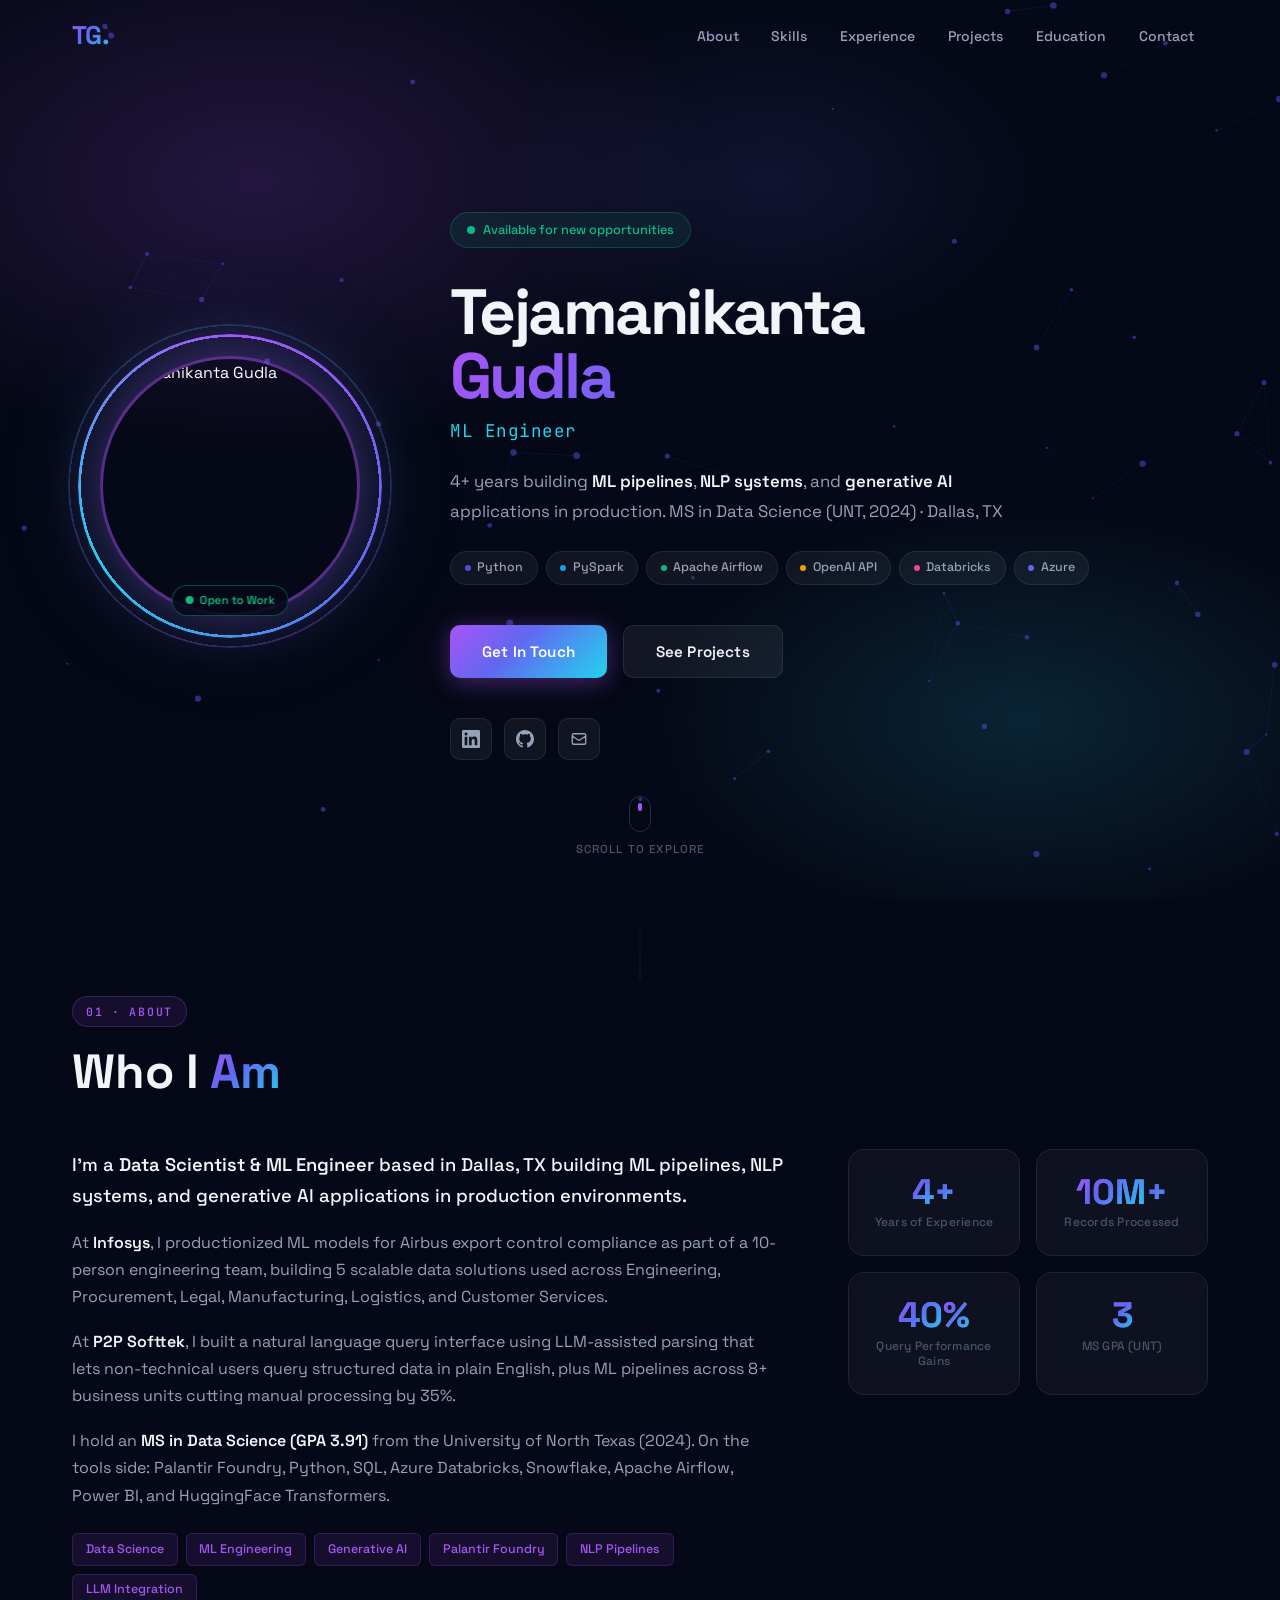
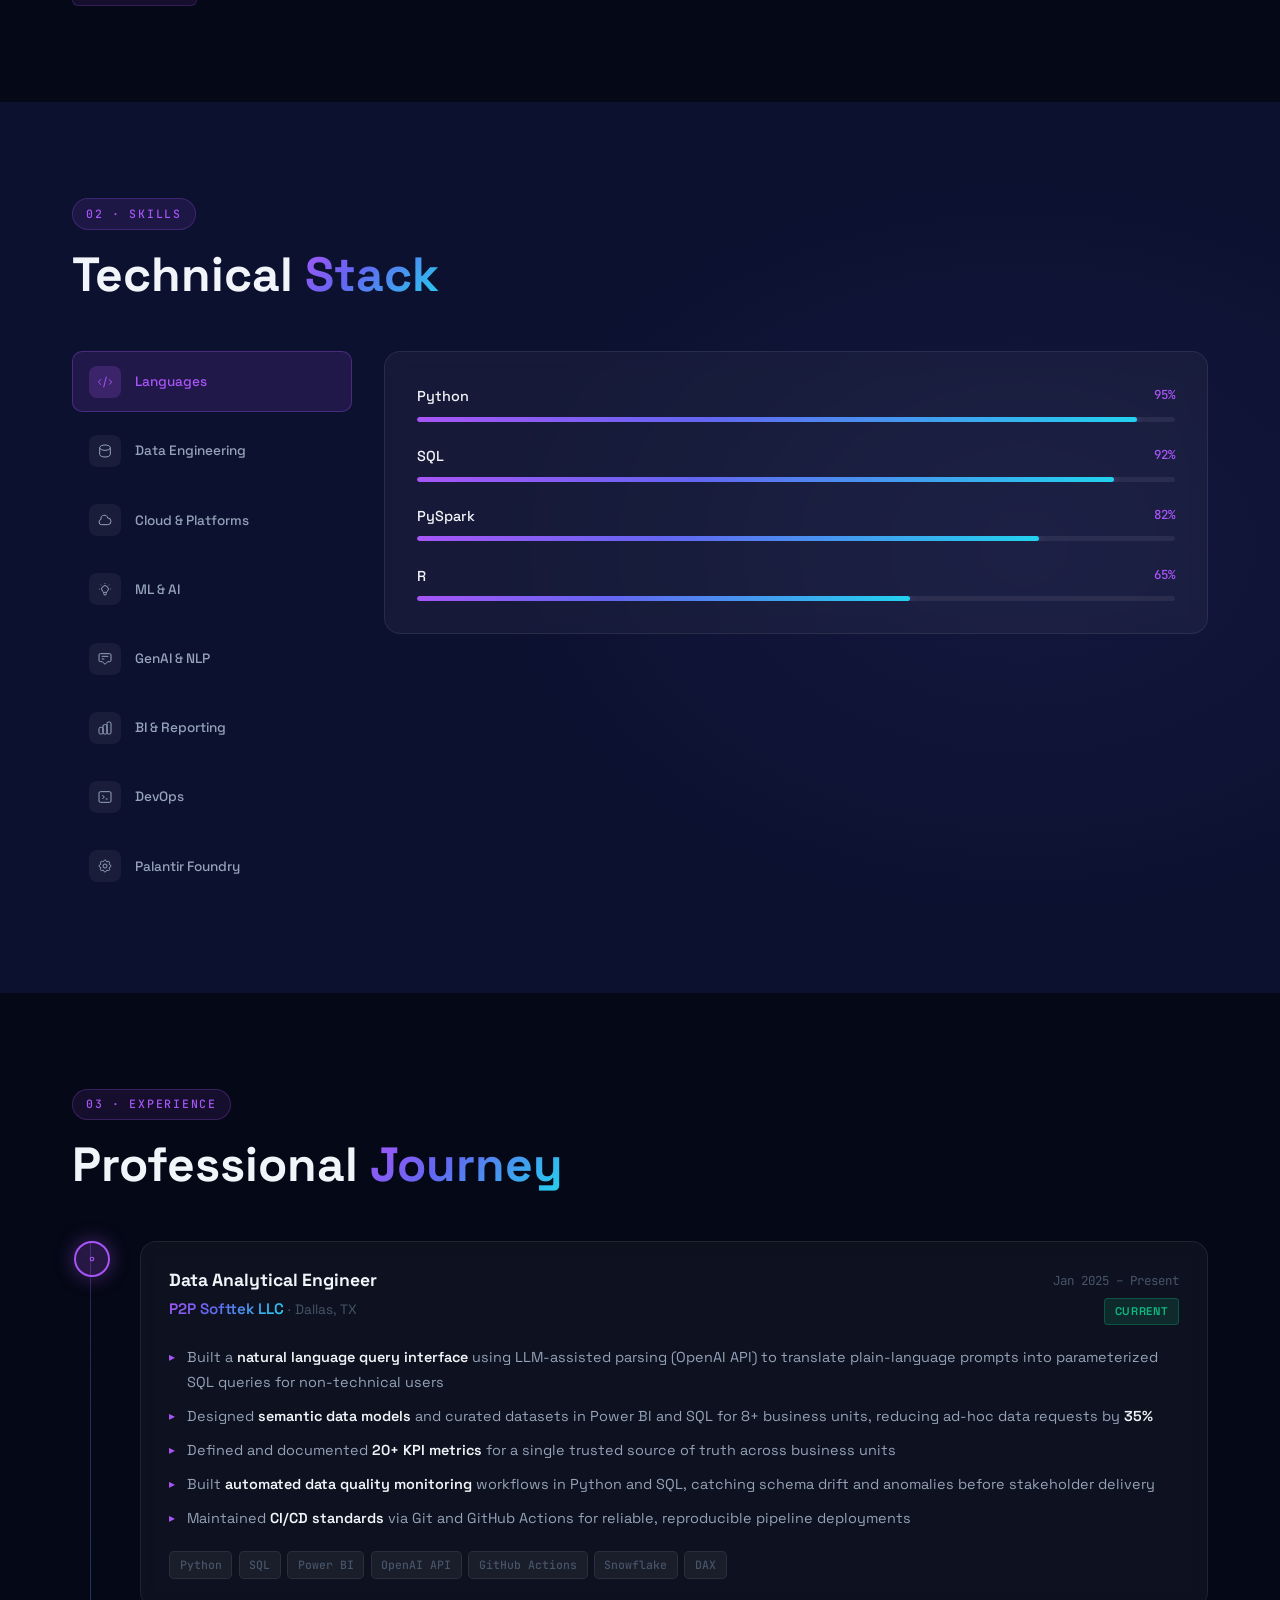
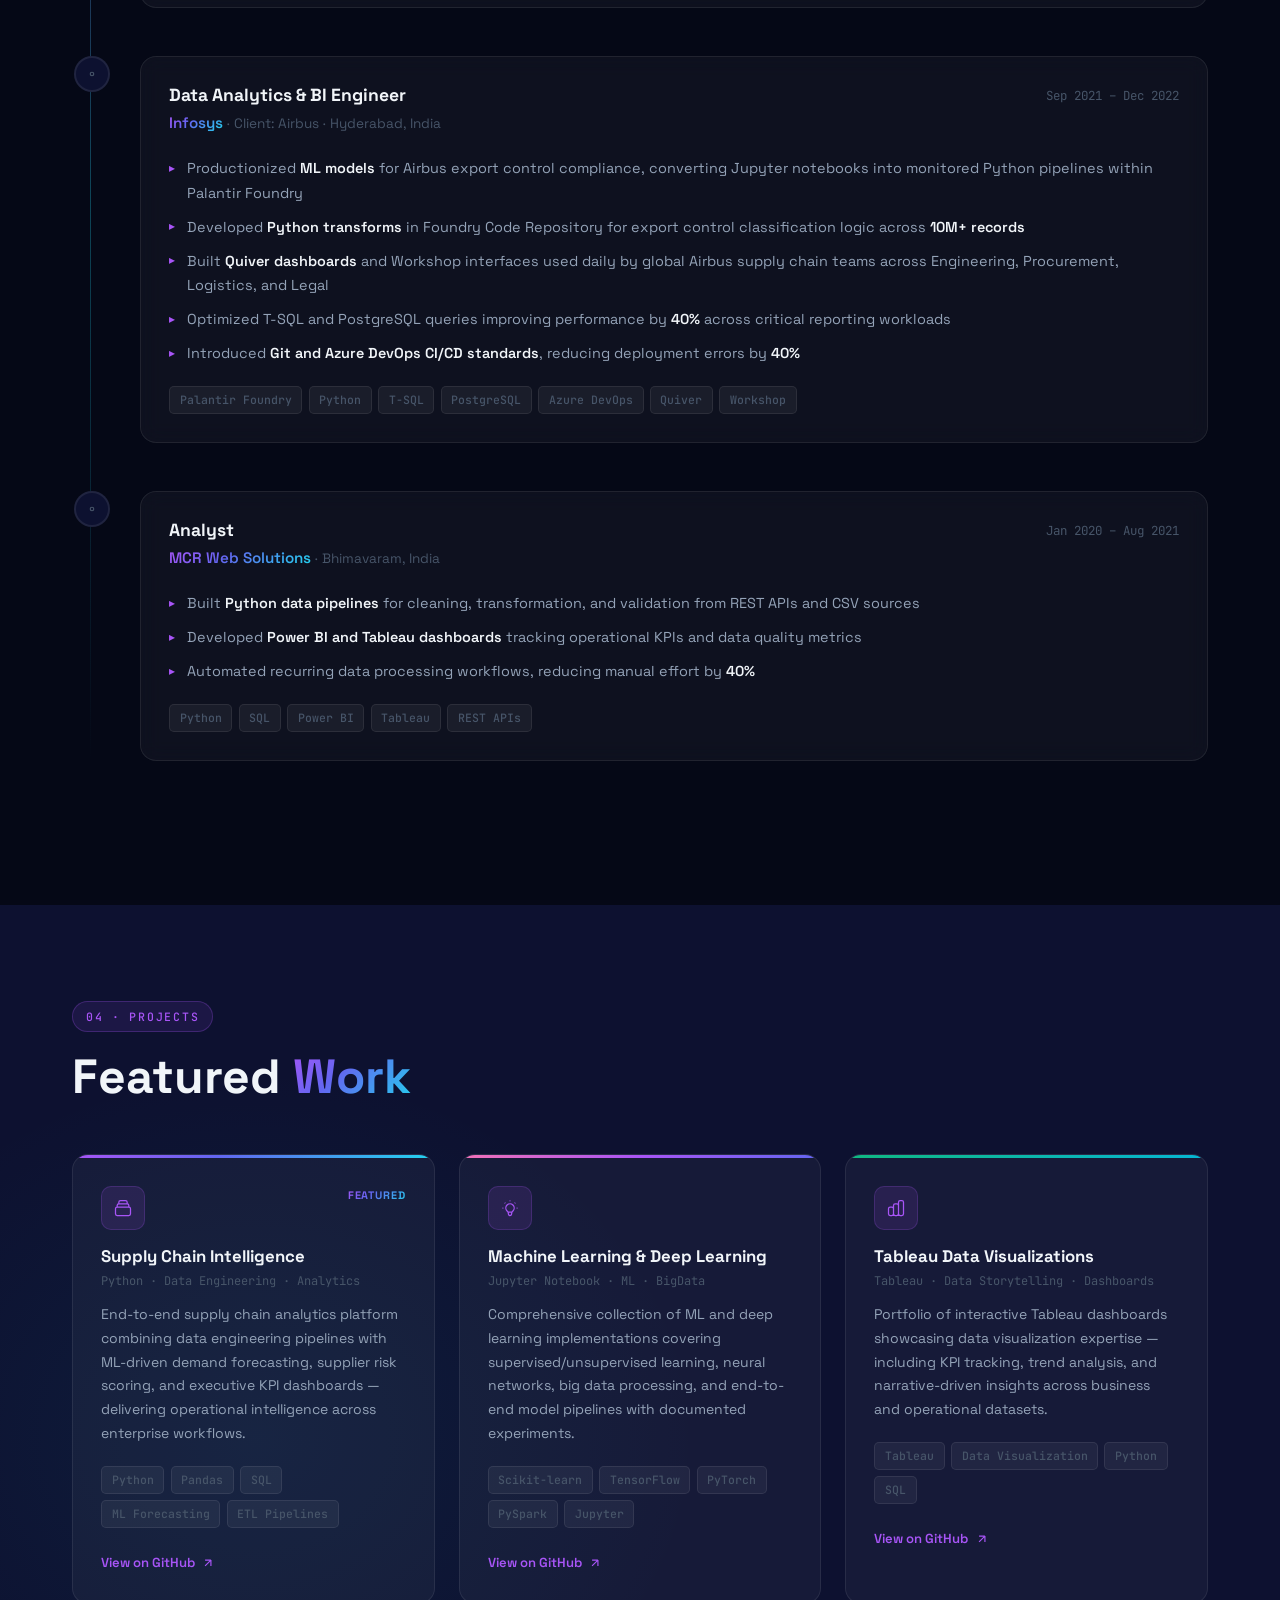
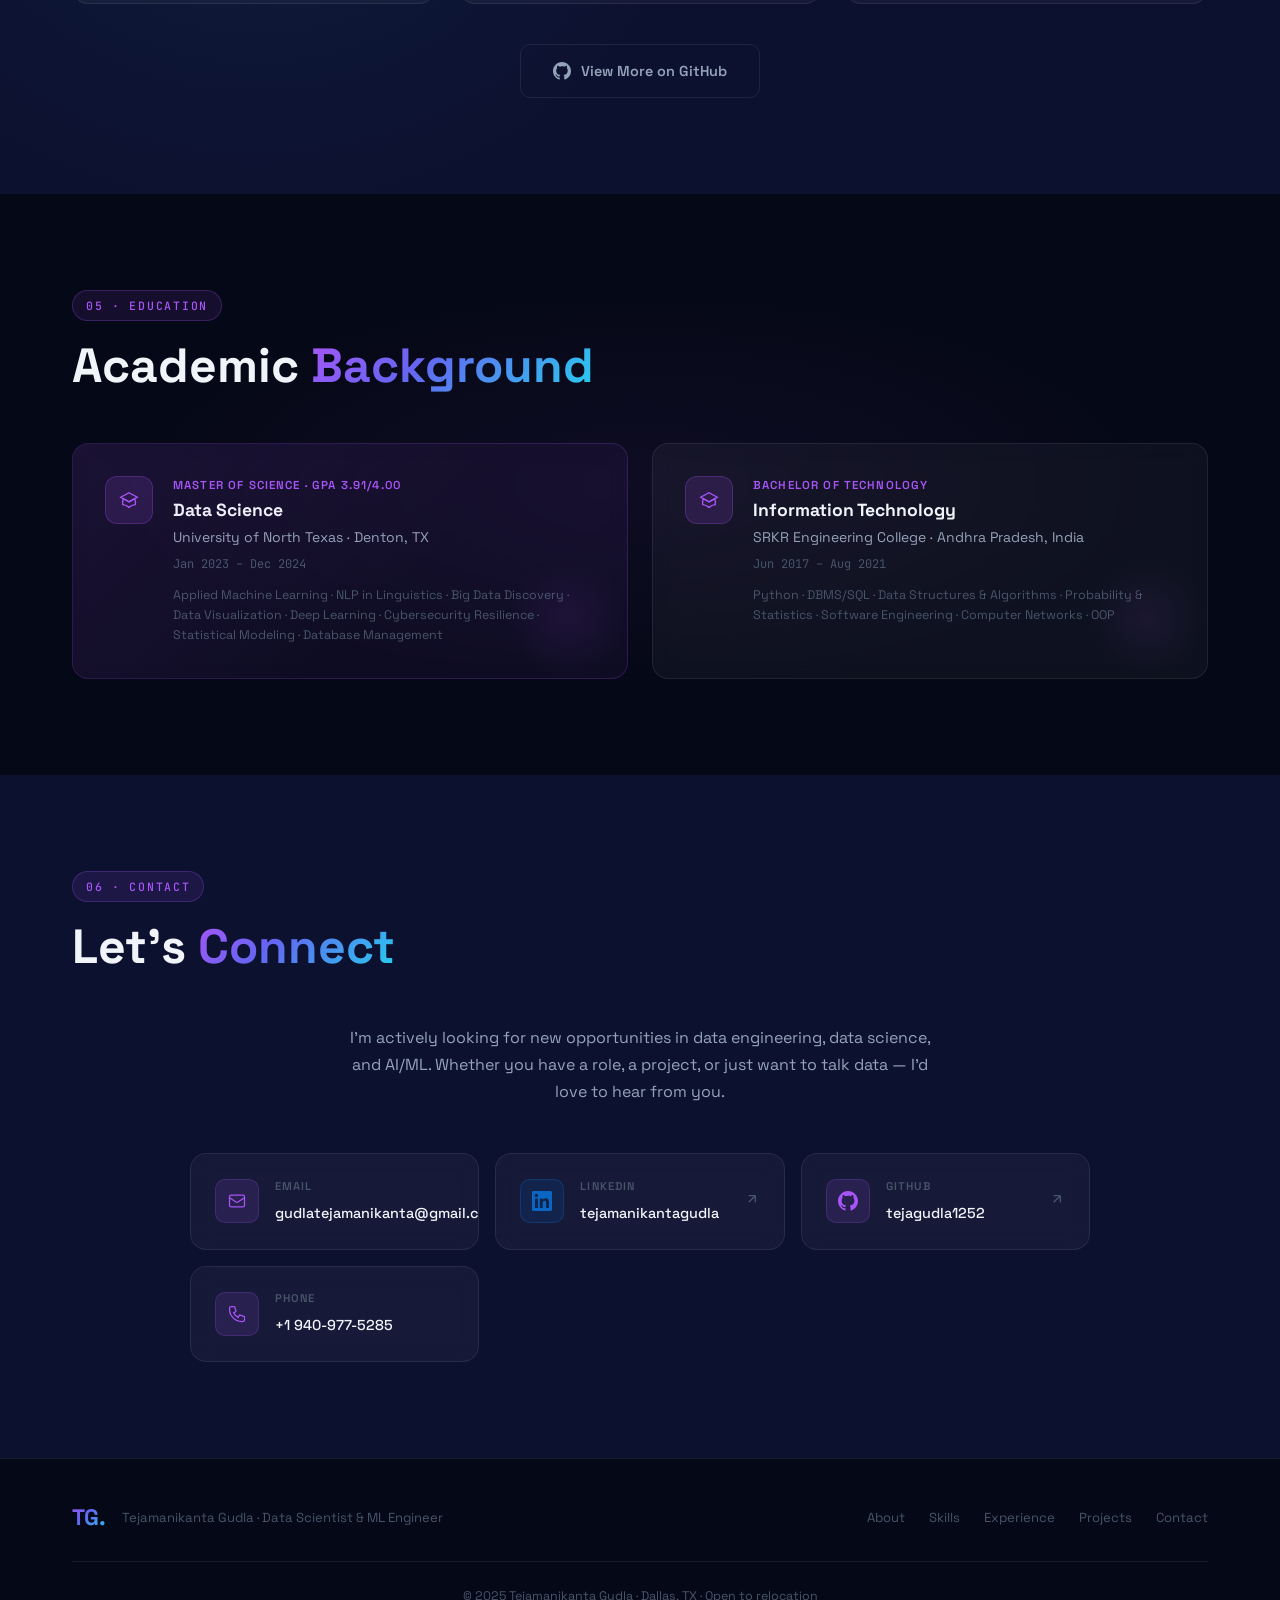
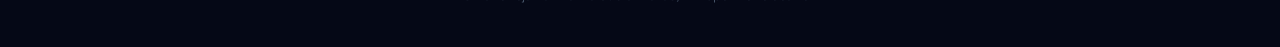
==== commit 5e12850f: "Add profile photo to hero section" ====
--- a/index.html
+++ b/index.html
@@ -44,49 +44,62 @@
       <div class="shape shape-3"></div>
     </div>
     <div class="hero-content">
-      <div class="hero-badge">
-        <span class="badge-dot"></span>
-        Available for new opportunities
-      </div>
-      <h1 class="hero-name">Tejamanikanta<br /><span class="hero-name-accent">Gudla</span></h1>
-      <div class="hero-roles"><span id="role-display">Data Scientist</span></div>
-      <p class="hero-summary">
-        4+ years building <strong>ML pipelines</strong>, <strong>NLP systems</strong>, and <strong>generative
-          AI</strong> applications in production. MS in Data Science (UNT, 2024) · Dallas, TX
-      </p>
-      <!-- Floating tech chips -->
-      <div class="hero-chips">
-        <span class="chip"><span class="chip-dot" style="background:#5b4bdb"></span>Python</span>
-        <span class="chip"><span class="chip-dot" style="background:#0ea5e9"></span>PySpark</span>
-        <span class="chip"><span class="chip-dot" style="background:#10b981"></span>Apache Airflow</span>
-        <span class="chip"><span class="chip-dot" style="background:#f59e0b"></span>OpenAI API</span>
-        <span class="chip"><span class="chip-dot" style="background:#ec4899"></span>Databricks</span>
-        <span class="chip"><span class="chip-dot" style="background:#6366f1"></span>Azure</span>
-      </div>
-      <div class="hero-cta">
-        <a href="#contact" class="btn btn-primary">Get In Touch</a>
-        <a href="#projects" class="btn btn-secondary">See Projects</a>
-      </div>
-      <div class="hero-social">
-        <a href="https://www.linkedin.com/in/tejamanikantagudla/" target="_blank" class="social-link"
-          aria-label="LinkedIn">
-          <svg viewBox="0 0 24 24" fill="currentColor">
-            <path
-              d="M20.447 20.452h-3.554v-5.569c0-1.328-.027-3.037-1.852-3.037-1.853 0-2.136 1.445-2.136 2.939v5.667H9.351V9h3.414v1.561h.046c.477-.9 1.637-1.85 3.37-1.85 3.601 0 4.267 2.37 4.267 5.455v6.286zM5.337 7.433c-1.144 0-2.063-.926-2.063-2.065 0-1.138.92-2.063 2.063-2.063 1.14 0 2.064.925 2.064 2.063 0 1.139-.925 2.065-2.064 2.065zm1.782 13.019H3.555V9h3.564v11.452zM22.225 0H1.771C.792 0 0 .774 0 1.729v20.542C0 23.227.792 24 1.771 24h20.451C23.2 24 24 23.227 24 22.271V1.729C24 .774 23.2 0 22.222 0h.003z" />
-          </svg>
-        </a>
-        <a href="https://github.com/tejagudla1252" target="_blank" class="social-link" aria-label="GitHub">
-          <svg viewBox="0 0 24 24" fill="currentColor">
-            <path
-              d="M12 0C5.374 0 0 5.373 0 12c0 5.302 3.438 9.8 8.207 11.387.599.111.793-.261.793-.577v-2.234c-3.338.726-4.033-1.416-4.033-1.416-.546-1.387-1.333-1.756-1.333-1.756-1.089-.745.083-.729.083-.729 1.205.084 1.839 1.237 1.839 1.237 1.07 1.834 2.807 1.304 3.492.997.107-.775.418-1.305.762-1.604-2.665-.305-5.467-1.334-5.467-5.931 0-1.311.469-2.381 1.236-3.221-.124-.303-.535-1.524.117-3.176 0 0 1.008-.322 3.301 1.23A11.509 11.509 0 0112 5.803c1.02.005 2.047.138 3.006.404 2.291-1.552 3.297-1.23 3.297-1.23.653 1.653.242 2.874.118 3.176.77.84 1.235 1.911 1.235 3.221 0 4.609-2.807 5.624-5.479 5.921.43.372.823 1.102.823 2.222v3.293c0 .319.192.694.801.576C20.566 21.797 24 17.3 24 12c0-6.627-5.373-12-12-12z" />
-          </svg>
-        </a>
-        <a href="mailto:gudlatejamanikanta@gmail.com" class="social-link" aria-label="Email">
-          <svg viewBox="0 0 24 24" fill="none" stroke="currentColor" stroke-width="1.8">
-            <path
-              d="M3 8l7.89 5.26a2 2 0 002.22 0L21 8M5 19h14a2 2 0 002-2V7a2 2 0 00-2-2H5a2 2 0 00-2 2v10a2 2 0 002 2z" />
-          </svg>
-        </a>
+      <!-- Profile Photo -->
+      <div class="hero-photo-wrap">
+        <div class="hero-photo-ring"></div>
+        <div class="hero-photo-ring hero-photo-ring2"></div>
+        <div class="hero-photo-frame">
+          <img src="profile.jpg" alt="Tejamanikanta Gudla" class="hero-photo" />
+        </div>
+        <div class="hero-photo-badge">
+          <span class="badge-dot"></span> Open to Work
+        </div>
+      </div>
+      <!-- Text content -->
+      <div class="hero-text">
+        <div class="hero-badge">
+          <span class="badge-dot"></span>
+          Available for new opportunities
+        </div>
+        <h1 class="hero-name">Tejamanikanta<br /><span class="hero-name-accent">Gudla</span></h1>
+        <div class="hero-roles"><span id="role-display">Data Scientist</span></div>
+        <p class="hero-summary">
+          4+ years building <strong>ML pipelines</strong>, <strong>NLP systems</strong>, and <strong>generative
+            AI</strong> applications in production. MS in Data Science (UNT, 2024) · Dallas, TX
+        </p>
+        <div class="hero-chips">
+          <span class="chip"><span class="chip-dot" style="background:#5b4bdb"></span>Python</span>
+          <span class="chip"><span class="chip-dot" style="background:#0ea5e9"></span>PySpark</span>
+          <span class="chip"><span class="chip-dot" style="background:#10b981"></span>Apache Airflow</span>
+          <span class="chip"><span class="chip-dot" style="background:#f59e0b"></span>OpenAI API</span>
+          <span class="chip"><span class="chip-dot" style="background:#ec4899"></span>Databricks</span>
+          <span class="chip"><span class="chip-dot" style="background:#6366f1"></span>Azure</span>
+        </div>
+        <div class="hero-cta">
+          <a href="#contact" class="btn btn-primary">Get In Touch</a>
+          <a href="#projects" class="btn btn-secondary">See Projects</a>
+        </div>
+        <div class="hero-social">
+          <a href="https://www.linkedin.com/in/tejamanikantagudla/" target="_blank" class="social-link"
+            aria-label="LinkedIn">
+            <svg viewBox="0 0 24 24" fill="currentColor">
+              <path
+                d="M20.447 20.452h-3.554v-5.569c0-1.328-.027-3.037-1.852-3.037-1.853 0-2.136 1.445-2.136 2.939v5.667H9.351V9h3.414v1.561h.046c.477-.9 1.637-1.85 3.37-1.85 3.601 0 4.267 2.37 4.267 5.455v6.286zM5.337 7.433c-1.144 0-2.063-.926-2.063-2.065 0-1.138.92-2.063 2.063-2.063 1.14 0 2.064.925 2.064 2.063 0 1.139-.925 2.065-2.064 2.065zm1.782 13.019H3.555V9h3.564v11.452zM22.225 0H1.771C.792 0 0 .774 0 1.729v20.542C0 23.227.792 24 1.771 24h20.451C23.2 24 24 23.227 24 22.271V1.729C24 .774 23.2 0 22.222 0h.003z" />
+            </svg>
+          </a>
+          <a href="https://github.com/tejagudla1252" target="_blank" class="social-link" aria-label="GitHub">
+            <svg viewBox="0 0 24 24" fill="currentColor">
+              <path
+                d="M12 0C5.374 0 0 5.373 0 12c0 5.302 3.438 9.8 8.207 11.387.599.111.793-.261.793-.577v-2.234c-3.338.726-4.033-1.416-4.033-1.416-.546-1.387-1.333-1.756-1.333-1.756-1.089-.745.083-.729.083-.729 1.205.084 1.839 1.237 1.839 1.237 1.07 1.834 2.807 1.304 3.492.997.107-.775.418-1.305.762-1.604-2.665-.305-5.467-1.334-5.467-5.931 0-1.311.469-2.381 1.236-3.221-.124-.303-.535-1.524.117-3.176 0 0 1.008-.322 3.301 1.23A11.509 11.509 0 0112 5.803c1.02.005 2.047.138 3.006.404 2.291-1.552 3.297-1.23 3.297-1.23.653 1.653.242 2.874.118 3.176.77.84 1.235 1.911 1.235 3.221 0 4.609-2.807 5.624-5.479 5.921.43.372.823 1.102.823 2.222v3.293c0 .319.192.694.801.576C20.566 21.797 24 17.3 24 12c0-6.627-5.373-12-12-12z" />
+            </svg>
+          </a>
+          <a href="mailto:gudlatejamanikanta@gmail.com" class="social-link" aria-label="Email">
+            <svg viewBox="0 0 24 24" fill="none" stroke="currentColor" stroke-width="1.8">
+              <path
+                d="M3 8l7.89 5.26a2 2 0 002.22 0L21 8M5 19h14a2 2 0 002-2V7a2 2 0 00-2-2H5a2 2 0 00-2 2v10a2 2 0 002 2z" />
+            </svg>
+          </a>
+        </div>
       </div>
     </div>
     <div class="hero-scroll">
@@ -242,7 +255,7 @@
               <div class="job-title-block">
                 <h3 class="job-title">Data Analytical Engineer</h3>
                 <span class="job-company">P2P Softtek LLC</span>
-                <span class="job-location">· Lead Consultant with American Express · Dallas, TX</span>
+                <span class="job-location">· Dallas, TX</span>
               </div>
               <div class="job-meta">
                 <span class="job-date">Jan 2025 – Present</span>
--- a/style.css
+++ b/style.css
@@ -299,7 +299,94 @@
   transform: translateY(-2px);
 }
 
+/* ----- HERO PHOTO ----- */
+.hero-content {
+  display: flex;
+  align-items: center;
+  gap: 5rem;
+  text-align: left;
+  max-width: 1100px;
+  width: 100%;
+  position: relative; z-index: 1;
+}
+.hero-text { flex: 1; }
+.hero-photo-wrap {
+  position: relative;
+  flex-shrink: 0;
+  width: 280px; height: 280px;
+  display: flex; align-items: center; justify-content: center;
+  animation: fadeUp 0.8s ease 0.3s both;
+}
+/* Outer rotating gradient ring */
+.hero-photo-ring {
+  position: absolute; inset: -12px;
+  border-radius: 50%;
+  background: conic-gradient(from 0deg, #a855f7, #6366f1, #22d3ee, #a855f7);
+  animation: spinRing 8s linear infinite;
+  mask: radial-gradient(farthest-side, transparent calc(100% - 3px), black calc(100% - 3px));
+  -webkit-mask: radial-gradient(farthest-side, transparent calc(100% - 3px), black calc(100% - 3px));
+}
+.hero-photo-ring2 {
+  inset: -22px;
+  background: conic-gradient(from 180deg, rgba(168,85,247,0.3), rgba(34,211,238,0.2), rgba(168,85,247,0.3));
+  animation: spinRing 12s linear infinite reverse;
+  mask: radial-gradient(farthest-side, transparent calc(100% - 2px), black calc(100% - 2px));
+  -webkit-mask: radial-gradient(farthest-side, transparent calc(100% - 2px), black calc(100% - 2px));
+}
+@keyframes spinRing { from { transform: rotate(0deg); } to { transform: rotate(360deg); } }
+
+.hero-photo-frame {
+  width: 260px; height: 260px;
+  border-radius: 50%;
+  overflow: hidden;
+  border: 3px solid rgba(168,85,247,0.5);
+  box-shadow: 0 0 60px rgba(168,85,247,0.35), 0 0 120px rgba(34,211,238,0.15);
+  position: relative; z-index: 1;
+}
+.hero-photo {
+  width: 100%; height: 100%;
+  object-fit: cover;
+  object-position: center top;
+  display: block;
+  filter: brightness(1.05) contrast(1.02);
+}
+.hero-photo-badge {
+  position: absolute;
+  bottom: 10px; left: 50%; transform: translateX(-50%);
+  display: flex; align-items: center; gap: 0.4rem;
+  background: rgba(5,8,22,0.85);
+  border: 1px solid rgba(16,185,129,0.4);
+  backdrop-filter: blur(10px);
+  color: #10b981;
+  font-size: 0.72rem; font-weight: 600;
+  padding: 0.3rem 0.8rem;
+  border-radius: 100px;
+  white-space: nowrap;
+  z-index: 2;
+}
+
+/* Override hero text alignment */
+.hero-text .hero-badge,
+.hero-text .hero-chips,
+.hero-text .hero-cta,
+.hero-text .hero-social { justify-content: flex-start; }
+.hero-text .hero-summary { margin: 0 0 1.5rem; max-width: 560px; }
+.hero-text .hero-name { font-size: clamp(2.8rem, 5vw, 5rem); }
+
+/* Mobile: stack vertically */
+@media (max-width: 900px) {
+  .hero-content { flex-direction: column; text-align: center; gap: 2.5rem; align-items: center; }
+  .hero-text .hero-badge,
+  .hero-text .hero-chips,
+  .hero-text .hero-cta,
+  .hero-text .hero-social { justify-content: center; }
+  .hero-text .hero-summary { margin: 0 auto 1.5rem; }
+  .hero-photo-wrap { width: 220px; height: 220px; }
+  .hero-photo-frame { width: 200px; height: 200px; }
+}
+
 /* Scroll indicator */
+
 .hero-scroll {
   position: absolute; bottom: 2.5rem;
   display: flex; flex-direction: column; align-items: center; gap: 0.5rem;
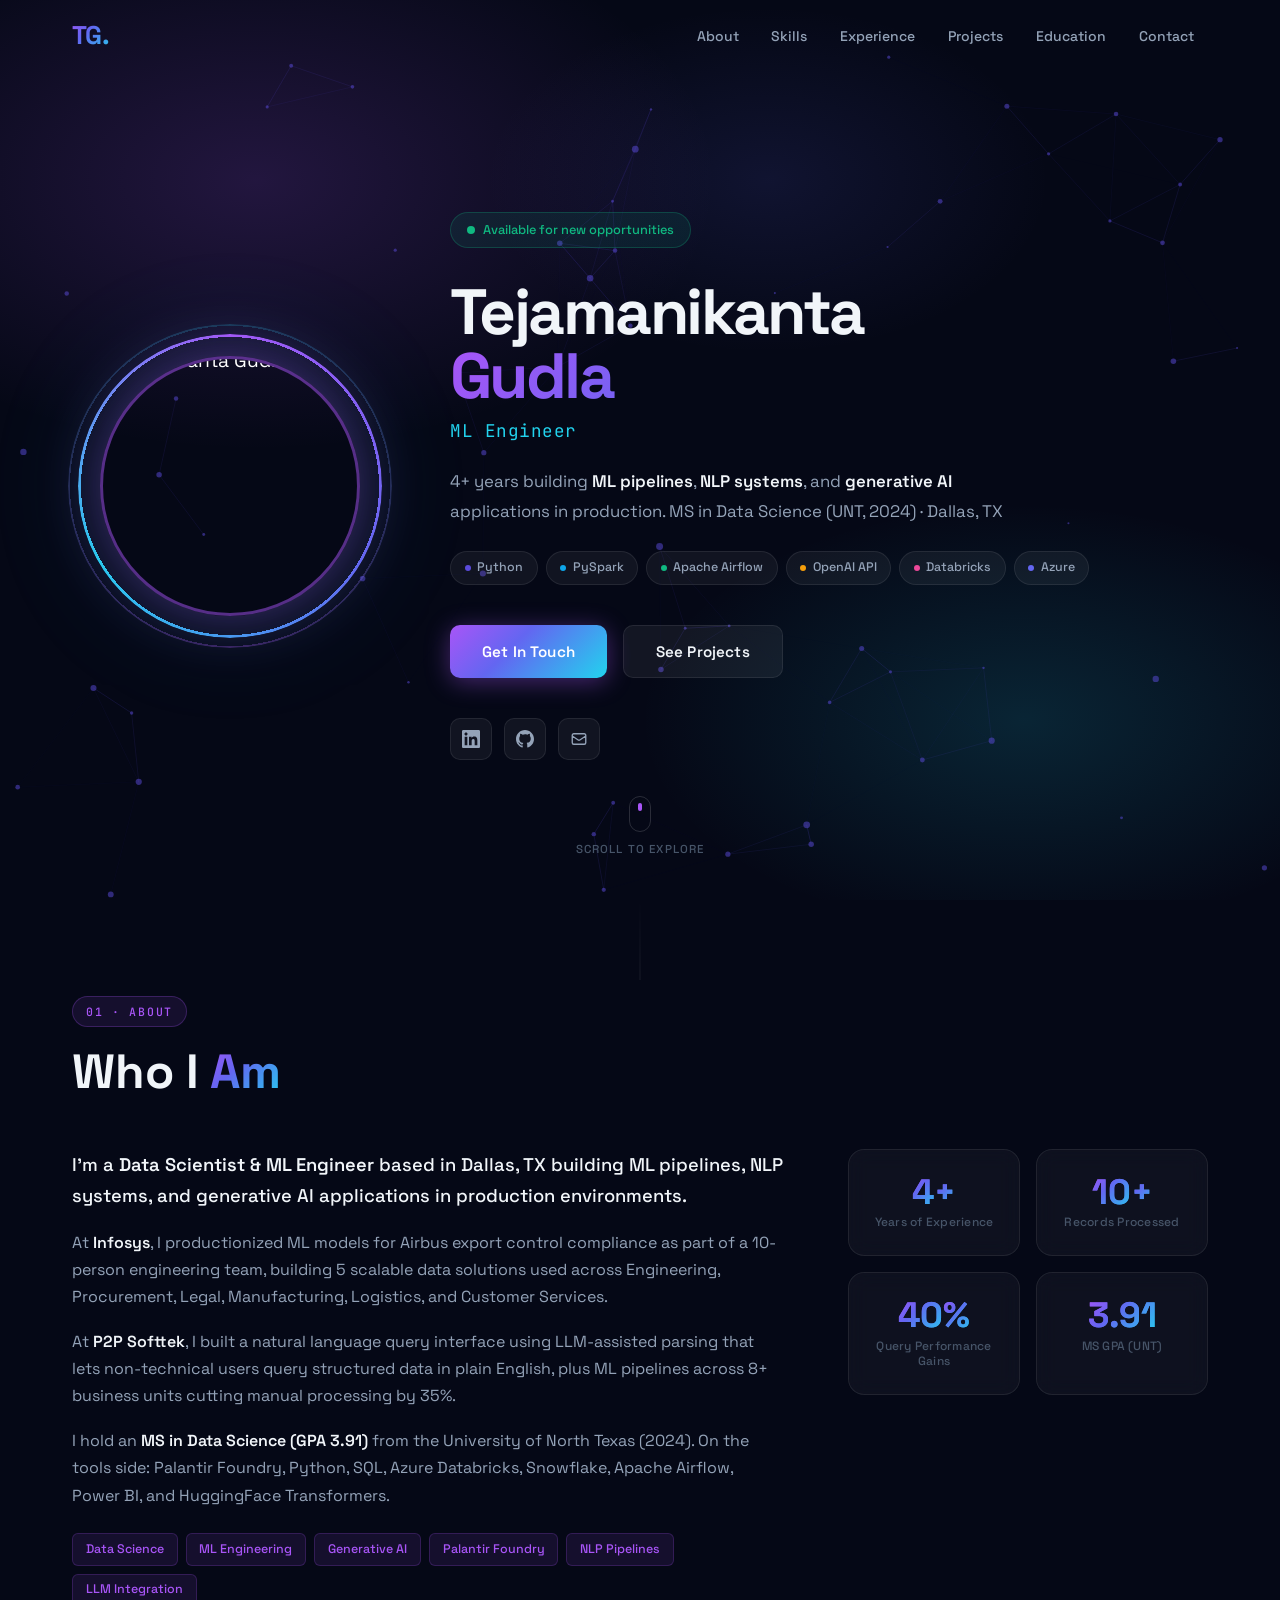
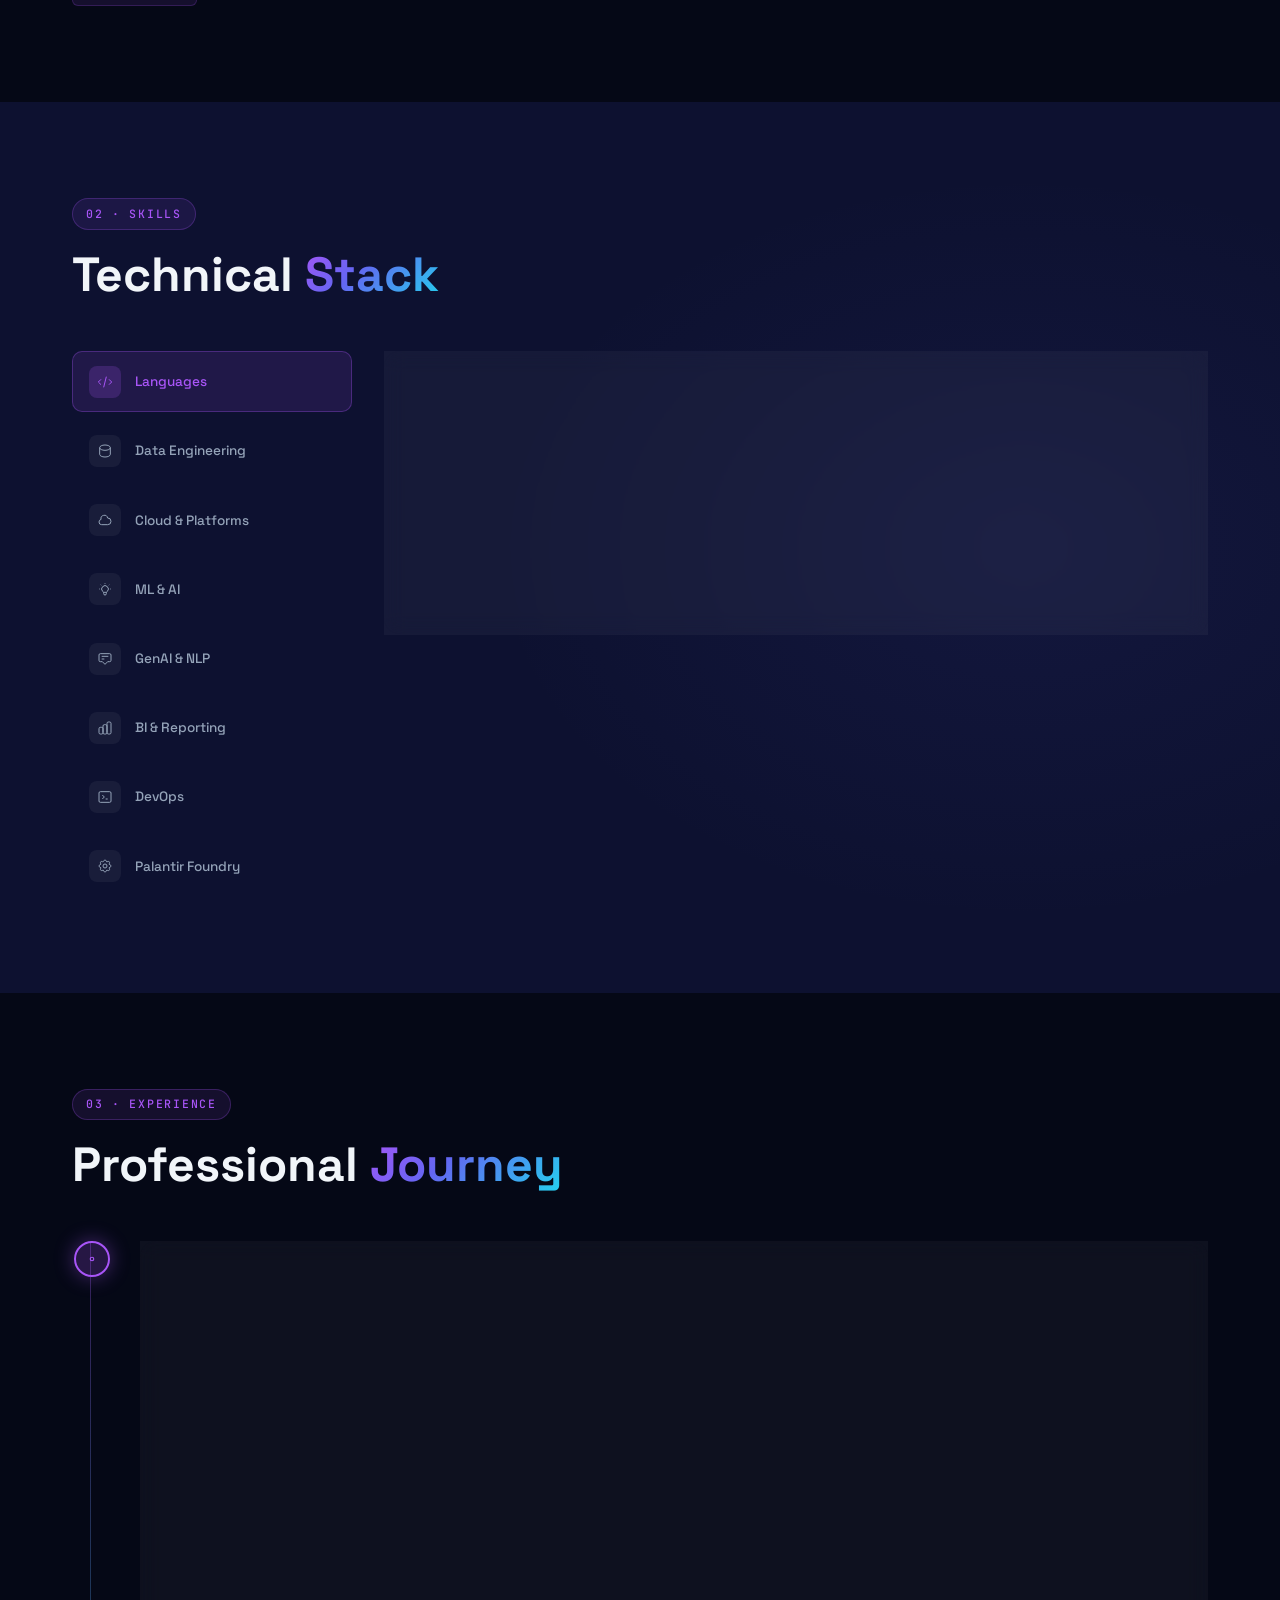
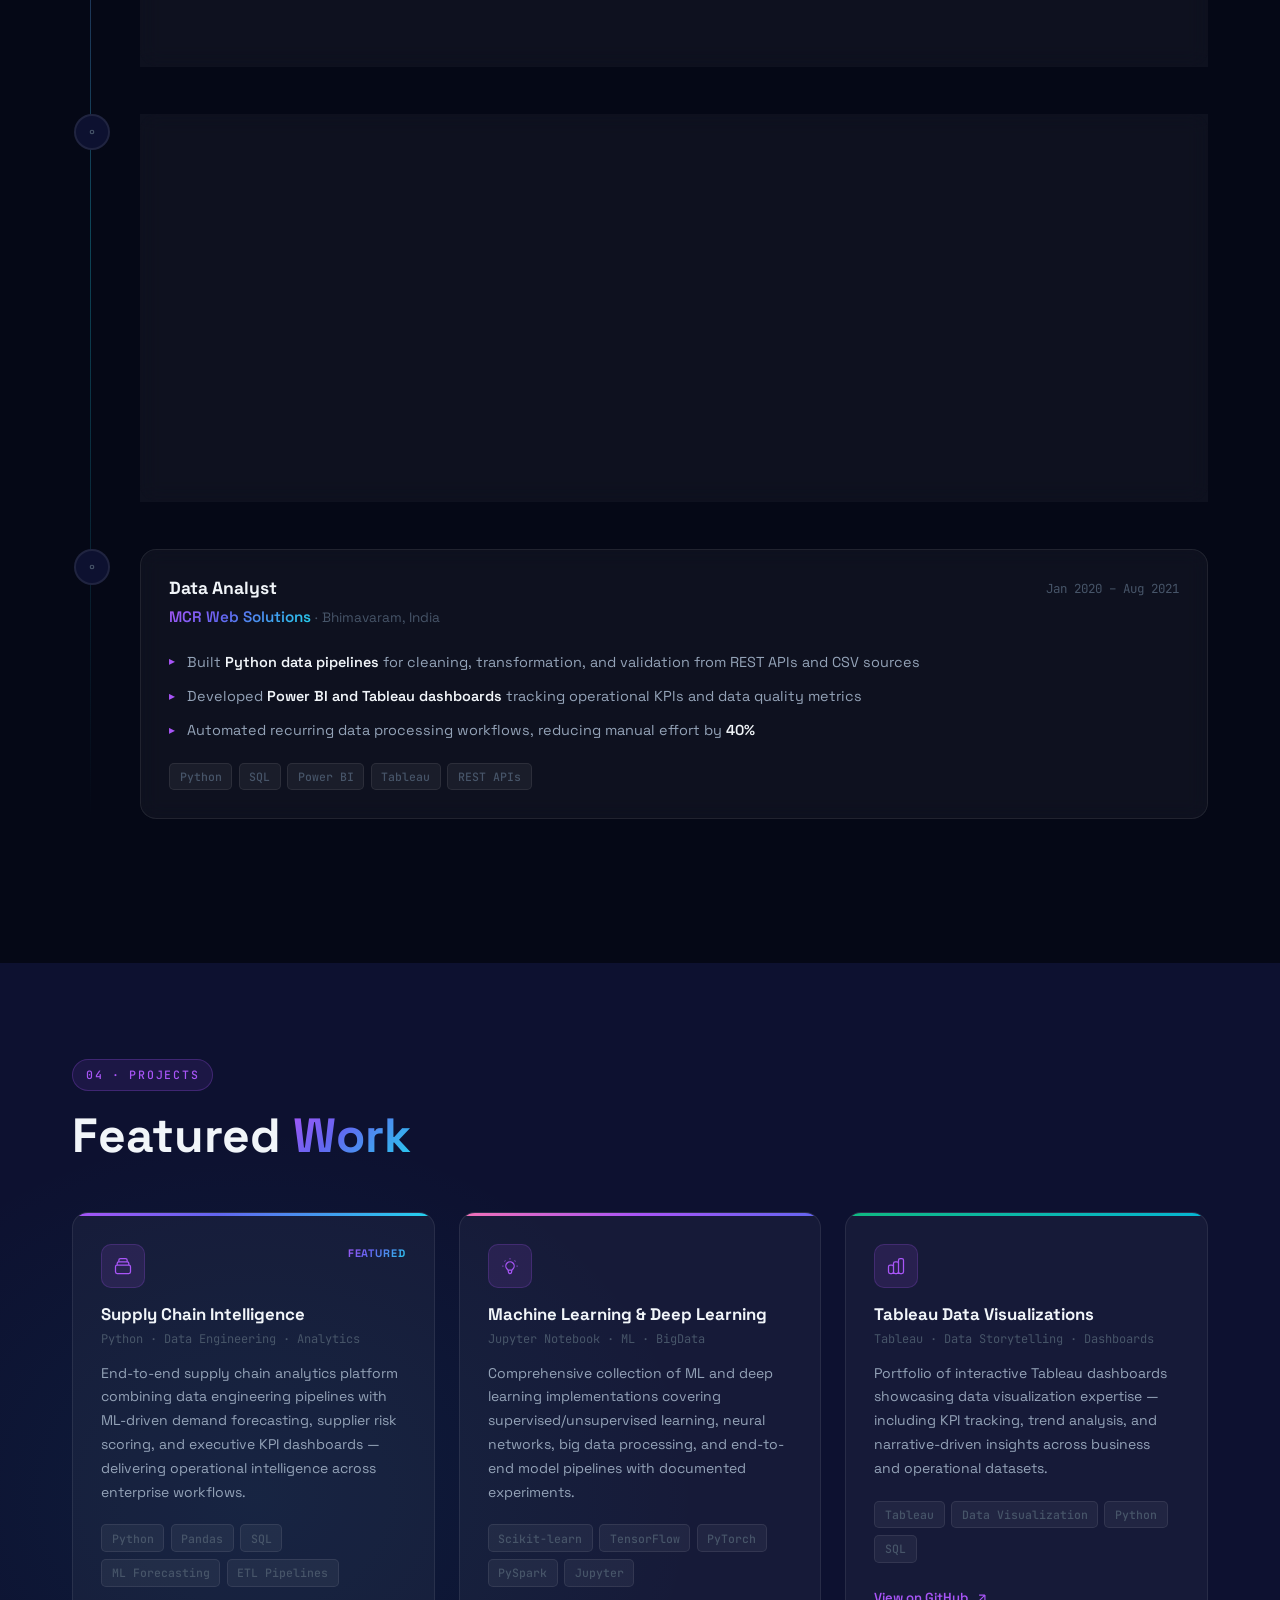
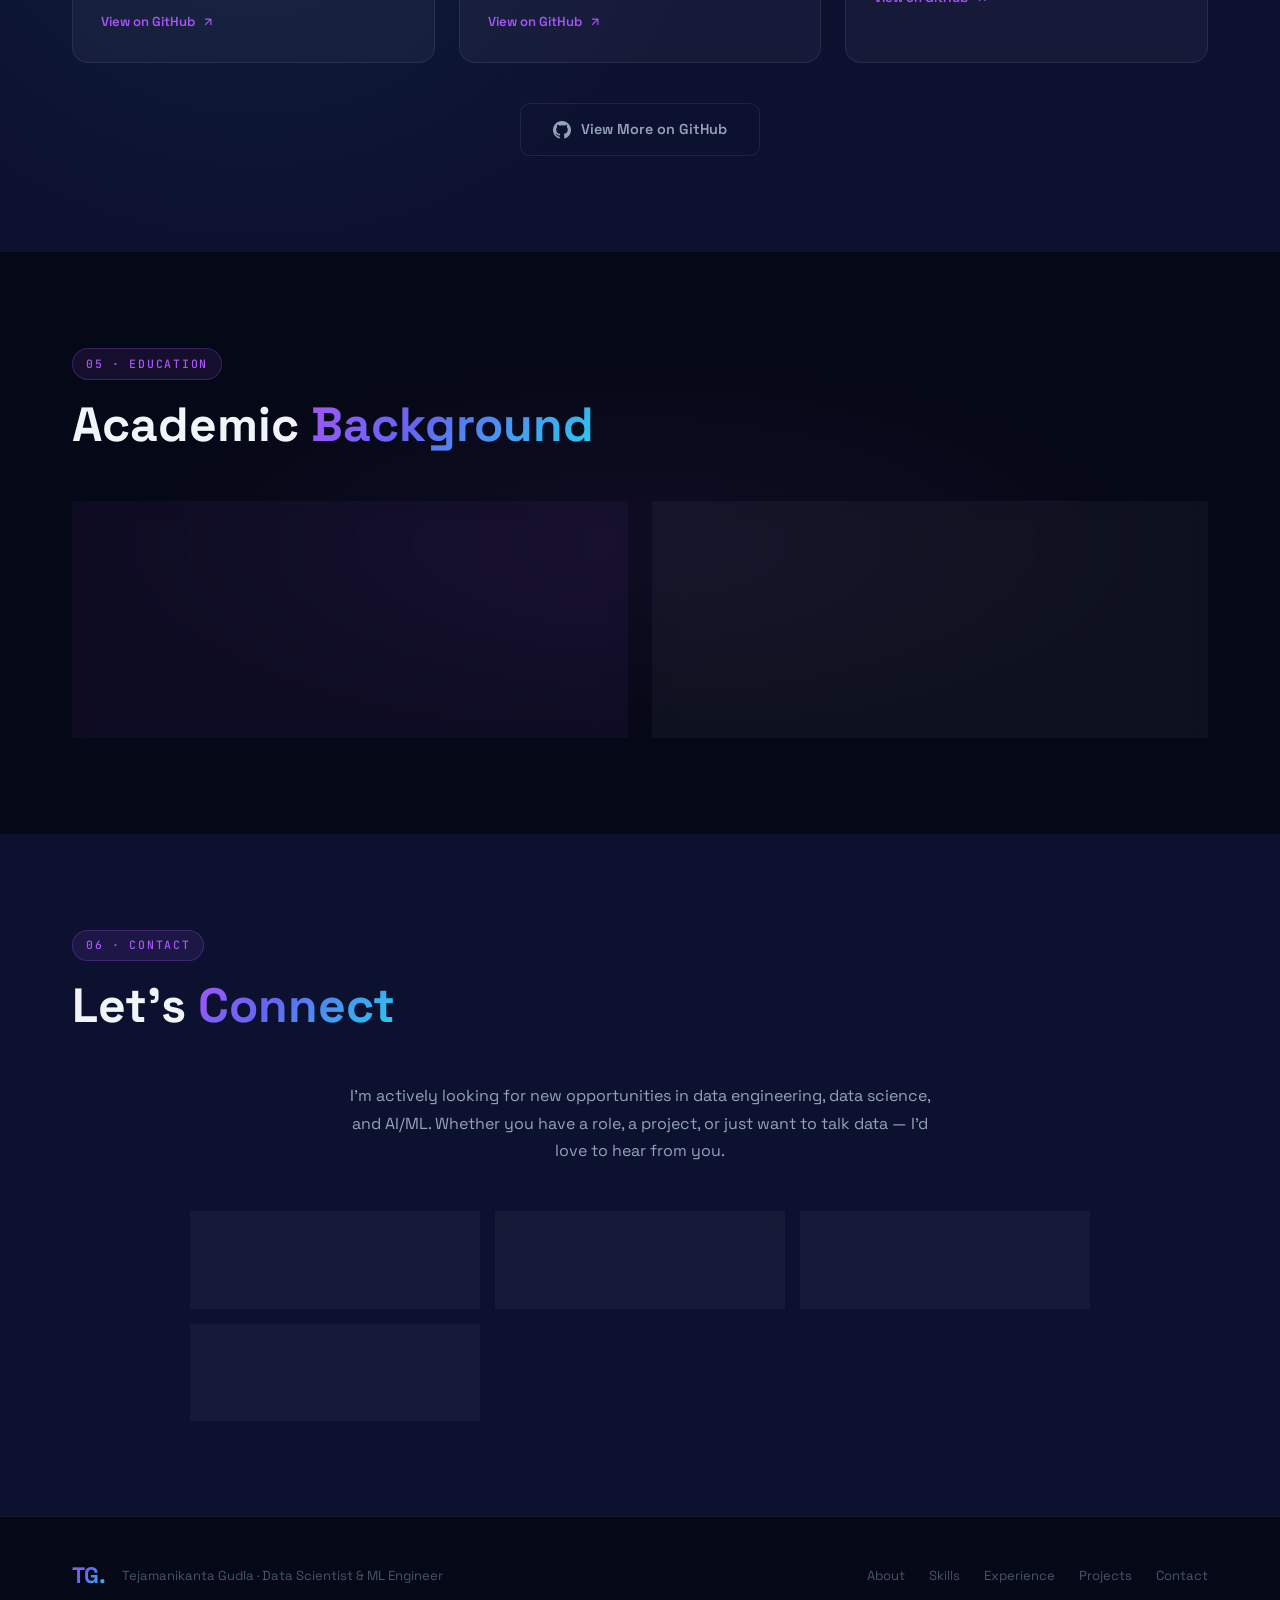
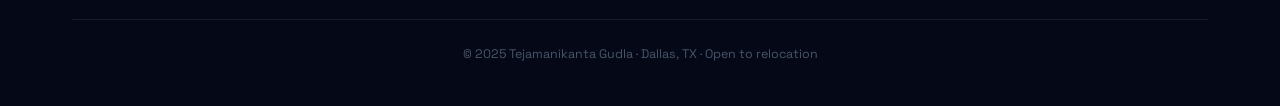
==== commit 3e69d2b8: "Fix: GPA counter decimal, Dynamics 365 bullet, MCR title, photo crop, Snowflake tags" ====
--- a/index.html
+++ b/index.html
@@ -50,9 +50,6 @@
         <div class="hero-photo-ring hero-photo-ring2"></div>
         <div class="hero-photo-frame">
           <img src="profile.jpg" alt="Tejamanikanta Gudla" class="hero-photo" />
-        </div>
-        <div class="hero-photo-badge">
-          <span class="badge-dot"></span> Open to Work
         </div>
       </div>
       <!-- Text content -->
@@ -270,6 +267,7 @@
                   business units, reducing ad-hoc data requests by <strong>35%</strong></li>
                 <li>Defined and documented <strong>20+ KPI metrics</strong> for a single trusted source of truth across
                   business units</li>
+                <li>Configured <strong>Microsoft Dynamics 365 CRM</strong> workflows for business unit operations, building custom dashboards and data integrations that improved client data tracking and cut manual reporting effort</li>
                 <li>Built <strong>automated data quality monitoring</strong> workflows in Python and SQL, catching
                   schema drift and anomalies before stakeholder delivery</li>
                 <li>Maintained <strong>CI/CD standards</strong> via Git and GitHub Actions for reliable, reproducible
@@ -277,9 +275,7 @@
               </ul>
             </div>
             <div class="job-stack">
-              <span class="stack-tag">Python</span><span class="stack-tag">SQL</span><span class="stack-tag">Power
-                BI</span><span class="stack-tag">OpenAI API</span><span class="stack-tag">GitHub Actions</span><span
-                class="stack-tag">Snowflake</span><span class="stack-tag">DAX</span>
+              <span class="stack-tag">Python</span><span class="stack-tag">SQL</span><span class="stack-tag">Power BI</span><span class="stack-tag">OpenAI API</span><span class="stack-tag">GitHub Actions</span><span class="stack-tag">Dynamics 365</span><span class="stack-tag">DAX</span>
             </div>
           </div>
         </div>
@@ -337,7 +333,7 @@
           <div class="timeline-content">
             <div class="job-header">
               <div class="job-title-block">
-                <h3 class="job-title">Analyst</h3>
+                <h3 class="job-title">Data Analyst</h3>
                 <span class="job-company">MCR Web Solutions</span>
                 <span class="job-location">· Bhimavaram, India</span>
               </div>
--- a/style.css
+++ b/style.css
@@ -6,45 +6,54 @@
 @import url('https://fonts.googleapis.com/css2?family=Inter:wght@300;400;500;600;700;800;900&family=Space+Grotesk:wght@400;500;600;700&family=JetBrains+Mono:wght@400;500&display=swap');
 
 /* ----- RESET & ROOT TOKENS ----- */
-*, *::before, *::after { box-sizing: border-box; margin: 0; padding: 0; }
+*,
+*::before,
+*::after {
+  box-sizing: border-box;
+  margin: 0;
+  padding: 0;
+}
 
 :root {
   /* Background palette */
   --bg-primary: #050816;
   --bg-secondary: #0d1130;
-  --bg-card: rgba(255,255,255,0.04);
-  --bg-card-hover: rgba(255,255,255,0.07);
+  --bg-card: rgba(255, 255, 255, 0.04);
+  --bg-card-hover: rgba(255, 255, 255, 0.07);
 
   /* Gradient accents */
   --grad-main: linear-gradient(135deg, #a855f7 0%, #6366f1 40%, #22d3ee 100%);
-  --grad-alt:  linear-gradient(135deg, #f472b6 0%, #a855f7 50%, #6366f1 100%);
+  --grad-alt: linear-gradient(135deg, #f472b6 0%, #a855f7 50%, #6366f1 100%);
   --grad-warm: linear-gradient(135deg, #f59e0b 0%, #ef4444 100%);
   --grad-green: linear-gradient(135deg, #10b981 0%, #06b6d4 100%);
 
   /* Solid accents */
-  --accent:   #a855f7;
-  --accent2:  #22d3ee;
-  --accent3:  #6366f1;
+  --accent: #a855f7;
+  --accent2: #22d3ee;
+  --accent3: #6366f1;
 
   /* Text */
-  --text-primary:   #f1f5f9;
+  --text-primary: #f1f5f9;
   --text-secondary: #94a3b8;
-  --text-muted:     #475569;
+  --text-muted: #475569;
 
   /* Borders / glow */
-  --border:     rgba(255,255,255,0.08);
-  --border-glow: rgba(168,85,247,0.35);
-  --glow-purple: 0 0 40px rgba(168,85,247,0.25);
-  --glow-cyan:   0 0 30px rgba(34,211,238,0.2);
+  --border: rgba(255, 255, 255, 0.08);
+  --border-glow: rgba(168, 85, 247, 0.35);
+  --glow-purple: 0 0 40px rgba(168, 85, 247, 0.25);
+  --glow-cyan: 0 0 30px rgba(34, 211, 238, 0.2);
 
   /* Sizing */
   --nav-h: 72px;
   --radius: 16px;
   --radius-sm: 10px;
-  --transition: 0.3s cubic-bezier(0.4,0,0.2,1);
-}
-
-html { scroll-behavior: smooth; }
+  --transition: 0.3s cubic-bezier(0.4, 0, 0.2, 1);
+}
+
+html {
+  scroll-behavior: smooth;
+}
+
 body {
   font-family: 'Space Grotesk', 'Inter', system-ui, sans-serif;
   background: var(--bg-primary);
@@ -52,22 +61,61 @@
   line-height: 1.7;
   overflow-x: hidden;
 }
-::selection { background: rgba(168,85,247,0.4); color: #fff; }
+
+::selection {
+  background: rgba(168, 85, 247, 0.4);
+  color: #fff;
+}
 
 /* Scrollbar */
-::-webkit-scrollbar { width: 6px; }
-::-webkit-scrollbar-track { background: var(--bg-primary); }
-::-webkit-scrollbar-thumb { background: linear-gradient(#a855f7, #22d3ee); border-radius: 3px; }
+::-webkit-scrollbar {
+  width: 6px;
+}
+
+::-webkit-scrollbar-track {
+  background: var(--bg-primary);
+}
+
+::-webkit-scrollbar-thumb {
+  background: linear-gradient(#a855f7, #22d3ee);
+  border-radius: 3px;
+}
 
 /* ----- TYPOGRAPHY ----- */
-h1,h2,h3,h4 { font-family: 'Space Grotesk', sans-serif; font-weight: 700; line-height: 1.2; }
-a { text-decoration: none; color: inherit; }
-strong { font-weight: 600; color: var(--text-primary); }
-ul { list-style: none; }
+h1,
+h2,
+h3,
+h4 {
+  font-family: 'Space Grotesk', sans-serif;
+  font-weight: 700;
+  line-height: 1.2;
+}
+
+a {
+  text-decoration: none;
+  color: inherit;
+}
+
+strong {
+  font-weight: 600;
+  color: var(--text-primary);
+}
+
+ul {
+  list-style: none;
+}
 
 /* ----- CONTAINER ----- */
-.container { max-width: 1200px; margin: 0 auto; padding: 0 2rem; }
-.section { padding: 6rem 0; position: relative; }
+.container {
+  max-width: 1200px;
+  margin: 0 auto;
+  padding: 0 2rem;
+}
+
+.section {
+  padding: 6rem 0;
+  position: relative;
+}
 
 /* Section headers */
 .section-tag {
@@ -78,17 +126,19 @@
   letter-spacing: 0.15em;
   text-transform: uppercase;
   color: var(--accent);
-  background: rgba(168,85,247,0.1);
-  border: 1px solid rgba(168,85,247,0.25);
+  background: rgba(168, 85, 247, 0.1);
+  border: 1px solid rgba(168, 85, 247, 0.25);
   padding: 0.3rem 0.8rem;
   border-radius: 100px;
   margin-bottom: 1rem;
 }
+
 .section-title {
   font-size: clamp(2rem, 4vw, 3rem);
   color: var(--text-primary);
   margin-bottom: 3rem;
 }
+
 .section-title span {
   background: var(--grad-main);
   -webkit-background-clip: text;
@@ -98,96 +148,164 @@
 
 /* ----- NAVIGATION ----- */
 .navbar {
-  position: fixed; top: 0; left: 0; right: 0; z-index: 1000;
+  position: fixed;
+  top: 0;
+  left: 0;
+  right: 0;
+  z-index: 1000;
   height: var(--nav-h);
-  display: flex; align-items: center;
+  display: flex;
+  align-items: center;
   transition: background var(--transition), backdrop-filter var(--transition), border-color var(--transition);
   border-bottom: 1px solid transparent;
 }
+
 .navbar.scrolled {
-  background: rgba(5,8,22,0.85);
+  background: rgba(5, 8, 22, 0.85);
   backdrop-filter: blur(20px);
   border-bottom-color: var(--border);
 }
+
 .nav-container {
-  max-width: 1200px; margin: 0 auto; padding: 0 2rem;
-  width: 100%; display: flex; align-items: center; justify-content: space-between;
-}
+  max-width: 1200px;
+  margin: 0 auto;
+  padding: 0 2rem;
+  width: 100%;
+  display: flex;
+  align-items: center;
+  justify-content: space-between;
+}
+
 .nav-logo {
   font-family: 'Space Grotesk', sans-serif;
-  font-size: 1.6rem; font-weight: 800;
+  font-size: 1.6rem;
+  font-weight: 800;
   background: var(--grad-main);
   -webkit-background-clip: text;
   -webkit-text-fill-color: transparent;
   background-clip: text;
   letter-spacing: -0.02em;
 }
-.nav-links { display: flex; gap: 0.25rem; list-style: none; }
+
+.nav-links {
+  display: flex;
+  gap: 0.25rem;
+  list-style: none;
+}
+
 .nav-link {
-  font-size: 0.875rem; font-weight: 500;
+  font-size: 0.875rem;
+  font-weight: 500;
   color: var(--text-secondary);
   padding: 0.5rem 0.9rem;
   border-radius: 8px;
   transition: var(--transition);
 }
-.nav-link:hover, .nav-link.active {
+
+.nav-link:hover,
+.nav-link.active {
   color: var(--text-primary);
-  background: rgba(255,255,255,0.07);
-}
-.nav-link.active { color: var(--accent); }
+  background: rgba(255, 255, 255, 0.07);
+}
+
+.nav-link.active {
+  color: var(--accent);
+}
+
 .nav-toggle {
-  display: none; flex-direction: column; gap: 5px;
-  background: none; border: none; cursor: pointer; padding: 4px;
-}
+  display: none;
+  flex-direction: column;
+  gap: 5px;
+  background: none;
+  border: none;
+  cursor: pointer;
+  padding: 4px;
+}
+
 .nav-toggle span {
-  width: 22px; height: 2px;
-  background: var(--text-secondary); border-radius: 2px;
+  width: 22px;
+  height: 2px;
+  background: var(--text-secondary);
+  border-radius: 2px;
   transition: var(--transition);
 }
 
 /* ----- HERO ----- */
 .hero {
   min-height: 100vh;
-  display: flex; flex-direction: column;
-  align-items: center; justify-content: center;
-  position: relative; overflow: hidden;
+  display: flex;
+  flex-direction: column;
+  align-items: center;
+  justify-content: center;
+  position: relative;
+  overflow: hidden;
   text-align: center;
   padding: var(--nav-h) 2rem 0;
 }
+
 /* Mesh gradient blobs */
 .hero::before {
   content: '';
-  position: absolute; inset: 0;
+  position: absolute;
+  inset: 0;
   background:
-    radial-gradient(ellipse 60% 50% at 20% 20%, rgba(168,85,247,0.18) 0%, transparent 60%),
-    radial-gradient(ellipse 50% 40% at 80% 80%, rgba(34,211,238,0.14) 0%, transparent 60%),
-    radial-gradient(ellipse 40% 35% at 60% 20%, rgba(99,102,241,0.12) 0%, transparent 55%);
+    radial-gradient(ellipse 60% 50% at 20% 20%, rgba(168, 85, 247, 0.18) 0%, transparent 60%),
+    radial-gradient(ellipse 50% 40% at 80% 80%, rgba(34, 211, 238, 0.14) 0%, transparent 60%),
+    radial-gradient(ellipse 40% 35% at 60% 20%, rgba(99, 102, 241, 0.12) 0%, transparent 55%);
   pointer-events: none;
 }
+
 #hero-canvas {
-  position: absolute; inset: 0;
-  width: 100%; height: 100%; z-index: 0;
+  position: absolute;
+  inset: 0;
+  width: 100%;
+  height: 100%;
+  z-index: 0;
   pointer-events: none;
 }
-.hero-content { position: relative; z-index: 1; max-width: 860px; }
+
+.hero-content {
+  position: relative;
+  z-index: 1;
+  max-width: 860px;
+}
 
 .hero-badge {
-  display: inline-flex; align-items: center; gap: 0.5rem;
-  font-size: 0.8rem; font-weight: 500;
+  display: inline-flex;
+  align-items: center;
+  gap: 0.5rem;
+  font-size: 0.8rem;
+  font-weight: 500;
   color: #10b981;
-  background: rgba(16,185,129,0.1);
-  border: 1px solid rgba(16,185,129,0.25);
+  background: rgba(16, 185, 129, 0.1);
+  border: 1px solid rgba(16, 185, 129, 0.25);
   padding: 0.4rem 1rem;
   border-radius: 100px;
   margin-bottom: 2rem;
   animation: fadeUp 0.8s ease 0.2s both;
 }
+
 .badge-dot {
-  width: 8px; height: 8px;
-  background: #10b981; border-radius: 50%;
+  width: 8px;
+  height: 8px;
+  background: #10b981;
+  border-radius: 50%;
   animation: pulse 2s infinite;
 }
-@keyframes pulse { 0%,100%{opacity:1;transform:scale(1)} 50%{opacity:0.6;transform:scale(1.2)} }
+
+@keyframes pulse {
+
+  0%,
+  100% {
+    opacity: 1;
+    transform: scale(1)
+  }
+
+  50% {
+    opacity: 0.6;
+    transform: scale(1.2)
+  }
+}
 
 .hero-name {
   font-size: clamp(3.5rem, 8vw, 7rem);
@@ -198,6 +316,7 @@
   margin-bottom: 0.5rem;
   animation: fadeUp 0.8s ease 0.3s both;
 }
+
 .hero-name-accent {
   background: var(--grad-main);
   -webkit-background-clip: text;
@@ -205,96 +324,150 @@
   background-clip: text;
   display: block;
 }
+
 .hero-roles {
   margin-bottom: 1.25rem;
   animation: fadeUp 0.8s ease 0.4s both;
 }
+
 #role-display {
   font-family: 'JetBrains Mono', monospace;
-  font-size: 1.1rem; font-weight: 400;
+  font-size: 1.1rem;
+  font-weight: 400;
   color: var(--accent2);
   letter-spacing: 0.03em;
   transition: opacity 0.3s ease, transform 0.3s ease;
 }
+
 .hero-summary {
   font-size: 1.05rem;
   color: var(--text-secondary);
-  max-width: 620px; margin: 0 auto 2rem;
+  max-width: 620px;
+  margin: 0 auto 2rem;
   line-height: 1.8;
   animation: fadeUp 0.8s ease 0.5s both;
 }
-.hero-summary strong { color: var(--text-primary); }
+
+.hero-summary strong {
+  color: var(--text-primary);
+}
 
 /* Chips */
 .hero-chips {
-  display: flex; flex-wrap: wrap; gap: 0.5rem;
+  display: flex;
+  flex-wrap: wrap;
+  gap: 0.5rem;
   justify-content: center;
   margin-bottom: 2.5rem;
   animation: fadeUp 0.8s ease 0.6s both;
 }
+
 .chip {
-  display: inline-flex; align-items: center; gap: 0.4rem;
-  font-size: 0.78rem; font-weight: 500;
+  display: inline-flex;
+  align-items: center;
+  gap: 0.4rem;
+  font-size: 0.78rem;
+  font-weight: 500;
   color: var(--text-secondary);
-  background: rgba(255,255,255,0.05);
+  background: rgba(255, 255, 255, 0.05);
   border: 1px solid var(--border);
   padding: 0.35rem 0.85rem;
   border-radius: 100px;
   transition: var(--transition);
   backdrop-filter: blur(6px);
 }
-.chip:hover { background: rgba(168,85,247,0.12); border-color: rgba(168,85,247,0.4); color: var(--text-primary); }
-.chip-dot { width: 6px; height: 6px; border-radius: 50%; flex-shrink: 0; }
+
+.chip:hover {
+  background: rgba(168, 85, 247, 0.12);
+  border-color: rgba(168, 85, 247, 0.4);
+  color: var(--text-primary);
+}
+
+.chip-dot {
+  width: 6px;
+  height: 6px;
+  border-radius: 50%;
+  flex-shrink: 0;
+}
 
 /* CTA buttons */
 .hero-cta {
-  display: flex; flex-wrap: wrap; gap: 1rem;
+  display: flex;
+  flex-wrap: wrap;
+  gap: 1rem;
   justify-content: center;
   margin-bottom: 2.5rem;
   animation: fadeUp 0.8s ease 0.7s both;
 }
+
 .btn {
-  display: inline-flex; align-items: center; gap: 0.5rem;
+  display: inline-flex;
+  align-items: center;
+  gap: 0.5rem;
   padding: 0.8rem 2rem;
   border-radius: var(--radius-sm);
-  font-size: 0.95rem; font-weight: 600;
-  cursor: pointer; border: none; transition: var(--transition);
+  font-size: 0.95rem;
+  font-weight: 600;
+  cursor: pointer;
+  border: none;
+  transition: var(--transition);
   letter-spacing: 0.01em;
 }
+
 .btn-primary {
   background: var(--grad-main);
   color: #fff;
-  box-shadow: 0 4px 24px rgba(168,85,247,0.4);
-}
-.btn-primary:hover { transform: translateY(-2px); box-shadow: 0 8px 32px rgba(168,85,247,0.55); }
+  box-shadow: 0 4px 24px rgba(168, 85, 247, 0.4);
+}
+
+.btn-primary:hover {
+  transform: translateY(-2px);
+  box-shadow: 0 8px 32px rgba(168, 85, 247, 0.55);
+}
+
 .btn-secondary {
-  background: rgba(255,255,255,0.06);
+  background: rgba(255, 255, 255, 0.06);
   color: var(--text-primary);
   border: 1px solid var(--border);
   backdrop-filter: blur(8px);
 }
-.btn-secondary:hover { background: rgba(255,255,255,0.1); border-color: rgba(255,255,255,0.2); transform: translateY(-2px); }
+
+.btn-secondary:hover {
+  background: rgba(255, 255, 255, 0.1);
+  border-color: rgba(255, 255, 255, 0.2);
+  transform: translateY(-2px);
+}
 
 /* Social links */
 .hero-social {
-  display: flex; gap: 0.75rem;
+  display: flex;
+  gap: 0.75rem;
   justify-content: center;
   animation: fadeUp 0.8s ease 0.8s both;
 }
+
 .social-link {
-  width: 42px; height: 42px;
-  display: flex; align-items: center; justify-content: center;
+  width: 42px;
+  height: 42px;
+  display: flex;
+  align-items: center;
+  justify-content: center;
   border-radius: 10px;
-  background: rgba(255,255,255,0.05);
+  background: rgba(255, 255, 255, 0.05);
   border: 1px solid var(--border);
   color: var(--text-secondary);
   transition: var(--transition);
   backdrop-filter: blur(6px);
 }
-.social-link svg { width: 18px; height: 18px; }
+
+.social-link svg {
+  width: 18px;
+  height: 18px;
+}
+
 .social-link:hover {
-  background: rgba(168,85,247,0.15);
-  border-color: rgba(168,85,247,0.5);
+  background: rgba(168, 85, 247, 0.15);
+  border-color: rgba(168, 85, 247, 0.5);
   color: var(--accent);
   transform: translateY(-2px);
 }
@@ -307,58 +480,90 @@
   text-align: left;
   max-width: 1100px;
   width: 100%;
-  position: relative; z-index: 1;
-}
-.hero-text { flex: 1; }
+  position: relative;
+  z-index: 1;
+}
+
+.hero-text {
+  flex: 1;
+}
+
 .hero-photo-wrap {
   position: relative;
   flex-shrink: 0;
-  width: 280px; height: 280px;
-  display: flex; align-items: center; justify-content: center;
+  width: 280px;
+  height: 280px;
+  display: flex;
+  align-items: center;
+  justify-content: center;
   animation: fadeUp 0.8s ease 0.3s both;
 }
+
 /* Outer rotating gradient ring */
 .hero-photo-ring {
-  position: absolute; inset: -12px;
+  position: absolute;
+  inset: -12px;
   border-radius: 50%;
   background: conic-gradient(from 0deg, #a855f7, #6366f1, #22d3ee, #a855f7);
   animation: spinRing 8s linear infinite;
   mask: radial-gradient(farthest-side, transparent calc(100% - 3px), black calc(100% - 3px));
   -webkit-mask: radial-gradient(farthest-side, transparent calc(100% - 3px), black calc(100% - 3px));
 }
+
 .hero-photo-ring2 {
   inset: -22px;
-  background: conic-gradient(from 180deg, rgba(168,85,247,0.3), rgba(34,211,238,0.2), rgba(168,85,247,0.3));
+  background: conic-gradient(from 180deg, rgba(168, 85, 247, 0.3), rgba(34, 211, 238, 0.2), rgba(168, 85, 247, 0.3));
   animation: spinRing 12s linear infinite reverse;
   mask: radial-gradient(farthest-side, transparent calc(100% - 2px), black calc(100% - 2px));
   -webkit-mask: radial-gradient(farthest-side, transparent calc(100% - 2px), black calc(100% - 2px));
 }
-@keyframes spinRing { from { transform: rotate(0deg); } to { transform: rotate(360deg); } }
+
+@keyframes spinRing {
+  from {
+    transform: rotate(0deg);
+  }
+
+  to {
+    transform: rotate(360deg);
+  }
+}
 
 .hero-photo-frame {
-  width: 260px; height: 260px;
+  width: 260px;
+  height: 260px;
   border-radius: 50%;
   overflow: hidden;
-  border: 3px solid rgba(168,85,247,0.5);
-  box-shadow: 0 0 60px rgba(168,85,247,0.35), 0 0 120px rgba(34,211,238,0.15);
-  position: relative; z-index: 1;
-}
+  border: 3px solid rgba(168, 85, 247, 0.5);
+  box-shadow: 0 0 60px rgba(168, 85, 247, 0.35), 0 0 120px rgba(34, 211, 238, 0.15);
+  position: relative;
+  z-index: 1;
+}
+
 .hero-photo {
-  width: 100%; height: 100%;
+  width: 100%;
+  height: 100%;
   object-fit: cover;
-  object-position: center top;
+  object-position: center 25%;
   display: block;
   filter: brightness(1.05) contrast(1.02);
-}
+  transform: scale(1.2);
+  transform-origin: center 30%;
+}
+
 .hero-photo-badge {
   position: absolute;
-  bottom: 10px; left: 50%; transform: translateX(-50%);
-  display: flex; align-items: center; gap: 0.4rem;
-  background: rgba(5,8,22,0.85);
-  border: 1px solid rgba(16,185,129,0.4);
+  bottom: 10px;
+  left: 50%;
+  transform: translateX(-50%);
+  display: flex;
+  align-items: center;
+  gap: 0.4rem;
+  background: rgba(5, 8, 22, 0.85);
+  border: 1px solid rgba(16, 185, 129, 0.4);
   backdrop-filter: blur(10px);
   color: #10b981;
-  font-size: 0.72rem; font-weight: 600;
+  font-size: 0.72rem;
+  font-weight: 600;
   padding: 0.3rem 0.8rem;
   border-radius: 100px;
   white-space: nowrap;
@@ -369,79 +574,175 @@
 .hero-text .hero-badge,
 .hero-text .hero-chips,
 .hero-text .hero-cta,
-.hero-text .hero-social { justify-content: flex-start; }
-.hero-text .hero-summary { margin: 0 0 1.5rem; max-width: 560px; }
-.hero-text .hero-name { font-size: clamp(2.8rem, 5vw, 5rem); }
+.hero-text .hero-social {
+  justify-content: flex-start;
+}
+
+.hero-text .hero-summary {
+  margin: 0 0 1.5rem;
+  max-width: 560px;
+}
+
+.hero-text .hero-name {
+  font-size: clamp(2.8rem, 5vw, 5rem);
+}
 
 /* Mobile: stack vertically */
 @media (max-width: 900px) {
-  .hero-content { flex-direction: column; text-align: center; gap: 2.5rem; align-items: center; }
+  .hero-content {
+    flex-direction: column;
+    text-align: center;
+    gap: 2.5rem;
+    align-items: center;
+  }
+
   .hero-text .hero-badge,
   .hero-text .hero-chips,
   .hero-text .hero-cta,
-  .hero-text .hero-social { justify-content: center; }
-  .hero-text .hero-summary { margin: 0 auto 1.5rem; }
-  .hero-photo-wrap { width: 220px; height: 220px; }
-  .hero-photo-frame { width: 200px; height: 200px; }
+  .hero-text .hero-social {
+    justify-content: center;
+  }
+
+  .hero-text .hero-summary {
+    margin: 0 auto 1.5rem;
+  }
+
+  .hero-photo-wrap {
+    width: 220px;
+    height: 220px;
+  }
+
+  .hero-photo-frame {
+    width: 200px;
+    height: 200px;
+  }
 }
 
 /* Scroll indicator */
 
 .hero-scroll {
-  position: absolute; bottom: 2.5rem;
-  display: flex; flex-direction: column; align-items: center; gap: 0.5rem;
-  font-size: 0.72rem; font-weight: 500; letter-spacing: 0.1em; text-transform: uppercase;
+  position: absolute;
+  bottom: 2.5rem;
+  display: flex;
+  flex-direction: column;
+  align-items: center;
+  gap: 0.5rem;
+  font-size: 0.72rem;
+  font-weight: 500;
+  letter-spacing: 0.1em;
+  text-transform: uppercase;
   color: var(--text-muted);
   animation: fadeUp 1s ease 1.2s both;
 }
+
 .scroll-indicator {
-  width: 22px; height: 36px;
-  border: 1.5px solid rgba(255,255,255,0.15);
+  width: 22px;
+  height: 36px;
+  border: 1.5px solid rgba(255, 255, 255, 0.15);
   border-radius: 12px;
-  display: flex; justify-content: center; padding-top: 6px;
-}
+  display: flex;
+  justify-content: center;
+  padding-top: 6px;
+}
+
 .scroll-dot {
-  width: 4px; height: 8px;
+  width: 4px;
+  height: 8px;
   background: var(--accent);
   border-radius: 2px;
   animation: scrollAnim 2s infinite;
 }
-@keyframes scrollAnim { 0%,100%{transform:translateY(0);opacity:1} 70%{transform:translateY(10px);opacity:0} }
-@keyframes fadeUp { from{opacity:0;transform:translateY(24px)} to{opacity:1;transform:translateY(0)} }
+
+@keyframes scrollAnim {
+
+  0%,
+  100% {
+    transform: translateY(0);
+    opacity: 1
+  }
+
+  70% {
+    transform: translateY(10px);
+    opacity: 0
+  }
+}
+
+@keyframes fadeUp {
+  from {
+    opacity: 0;
+    transform: translateY(24px)
+  }
+
+  to {
+    opacity: 1;
+    transform: translateY(0)
+  }
+}
 
 /* ----- ABOUT ----- */
-.about-section { background: var(--bg-primary); }
+.about-section {
+  background: var(--bg-primary);
+}
+
 .about-section::before {
   content: '';
-  position: absolute; top: 0; left: 50%; transform: translateX(-50%);
-  width: 1px; height: 80px;
+  position: absolute;
+  top: 0;
+  left: 50%;
+  transform: translateX(-50%);
+  width: 1px;
+  height: 80px;
   background: linear-gradient(to bottom, transparent, var(--border));
 }
-.about-grid { display: grid; grid-template-columns: 1fr 360px; gap: 4rem; align-items: start; }
+
+.about-grid {
+  display: grid;
+  grid-template-columns: 1fr 360px;
+  gap: 4rem;
+  align-items: start;
+}
+
 .about-text p {
   color: var(--text-secondary);
   margin-bottom: 1.1rem;
   font-size: 1rem;
 }
+
 .about-lead {
   font-size: 1.15rem !important;
   color: var(--text-primary) !important;
   font-weight: 500;
 }
-.about-tags { display: flex; flex-wrap: wrap; gap: 0.5rem; margin-top: 1.5rem; }
+
+.about-tags {
+  display: flex;
+  flex-wrap: wrap;
+  gap: 0.5rem;
+  margin-top: 1.5rem;
+}
+
 .tag {
-  font-size: 0.78rem; font-weight: 500;
-  background: rgba(168,85,247,0.1);
+  font-size: 0.78rem;
+  font-weight: 500;
+  background: rgba(168, 85, 247, 0.1);
   color: var(--accent);
-  border: 1px solid rgba(168,85,247,0.2);
+  border: 1px solid rgba(168, 85, 247, 0.2);
   padding: 0.3rem 0.8rem;
   border-radius: 6px;
   transition: var(--transition);
 }
-.tag:hover { background: rgba(168,85,247,0.2); }
+
+.tag:hover {
+  background: rgba(168, 85, 247, 0.2);
+}
 
 /* Stat cards */
-.about-stats { display: grid; grid-template-columns: 1fr 1fr; gap: 1rem; }
+.about-stats {
+  display: grid;
+  grid-template-columns: 1fr 1fr;
+  gap: 1rem;
+}
+
 .stat-card {
   background: var(--bg-card);
   border: 1px solid var(--border);
@@ -450,67 +751,139 @@
   text-align: center;
   backdrop-filter: blur(10px);
   transition: var(--transition);
-  position: relative; overflow: hidden;
-}
+  position: relative;
+  overflow: hidden;
+}
+
 .stat-card::before {
   content: '';
-  position: absolute; top: 0; left: 0; right: 0; height: 2px;
-  background: var(--grad-main); opacity: 0;
-  transition: var(--transition);
-}
-.stat-card:hover { background: var(--bg-card-hover); border-color: rgba(168,85,247,0.3); transform: translateY(-4px); }
-.stat-card:hover::before { opacity: 1; }
+  position: absolute;
+  top: 0;
+  left: 0;
+  right: 0;
+  height: 2px;
+  background: var(--grad-main);
+  opacity: 0;
+  transition: var(--transition);
+}
+
+.stat-card:hover {
+  background: var(--bg-card-hover);
+  border-color: rgba(168, 85, 247, 0.3);
+  transform: translateY(-4px);
+}
+
+.stat-card:hover::before {
+  opacity: 1;
+}
+
 .stat-number {
-  font-size: 2.2rem; font-weight: 800;
+  font-size: 2.2rem;
+  font-weight: 800;
   background: var(--grad-main);
   -webkit-background-clip: text;
   -webkit-text-fill-color: transparent;
   background-clip: text;
   line-height: 1;
   margin-bottom: 0.4rem;
-}
-.stat-number span { background: var(--grad-main); -webkit-background-clip: text; background-clip: text; }
-.stat-label { font-size: 0.75rem; color: var(--text-muted); font-weight: 500; letter-spacing: 0.02em; line-height: 1.3; }
+  display: inline-block;
+  width: auto;
+}
+
+.stat-number span {
+  background: var(--grad-main);
+  -webkit-background-clip: text;
+  background-clip: text;
+}
+
+.stat-label {
+  font-size: 0.75rem;
+  color: var(--text-muted);
+  font-weight: 500;
+  letter-spacing: 0.02em;
+  line-height: 1.3;
+}
 
 /* ----- SKILLS ----- */
-.skills-section { background: var(--bg-secondary); }
+.skills-section {
+  background: var(--bg-secondary);
+}
+
 .skills-section::before {
   content: '';
-  position: absolute; inset: 0;
-  background: radial-gradient(ellipse 60% 60% at 80% 50%, rgba(99,102,241,0.07) 0%, transparent 70%);
+  position: absolute;
+  inset: 0;
+  background: radial-gradient(ellipse 60% 60% at 80% 50%, rgba(99, 102, 241, 0.07) 0%, transparent 70%);
   pointer-events: none;
 }
-.skills-layout { display: grid; grid-template-columns: 280px 1fr; gap: 2rem; align-items: start; }
-.skills-categories { display: flex; flex-direction: column; gap: 0.5rem; }
+
+.skills-layout {
+  display: grid;
+  grid-template-columns: 280px 1fr;
+  gap: 2rem;
+  align-items: start;
+}
+
+.skills-categories {
+  display: flex;
+  flex-direction: column;
+  gap: 0.5rem;
+}
+
 .skill-tab {
-  display: flex; align-items: center; gap: 0.85rem;
+  display: flex;
+  align-items: center;
+  gap: 0.85rem;
   padding: 0.85rem 1rem;
   border-radius: var(--radius-sm);
   border: 1px solid transparent;
   background: transparent;
   color: var(--text-secondary);
   cursor: pointer;
-  text-align: left; width: 100%;
-  transition: var(--transition);
-  font-family: inherit; font-size: 0.875rem; font-weight: 500;
-}
-.skill-tab:hover { background: var(--bg-card); color: var(--text-primary); border-color: var(--border); }
+  text-align: left;
+  width: 100%;
+  transition: var(--transition);
+  font-family: inherit;
+  font-size: 0.875rem;
+  font-weight: 500;
+}
+
+.skill-tab:hover {
+  background: var(--bg-card);
+  color: var(--text-primary);
+  border-color: var(--border);
+}
+
 .skill-tab.active {
-  background: rgba(168,85,247,0.12);
-  border-color: rgba(168,85,247,0.3);
+  background: rgba(168, 85, 247, 0.12);
+  border-color: rgba(168, 85, 247, 0.3);
   color: var(--accent);
 }
+
 .skill-tab-icon {
-  width: 32px; height: 32px;
-  display: flex; align-items: center; justify-content: center;
+  width: 32px;
+  height: 32px;
+  display: flex;
+  align-items: center;
+  justify-content: center;
   border-radius: 8px;
-  background: rgba(255,255,255,0.05);
+  background: rgba(255, 255, 255, 0.05);
   flex-shrink: 0;
   transition: var(--transition);
 }
-.skill-tab-icon svg { width: 16px; height: 16px; }
-.skill-tab.active .skill-tab-icon { background: rgba(168,85,247,0.2); }
-.skill-tab-label { font-size: 0.85rem; }
+
+.skill-tab-icon svg {
+  width: 16px;
+  height: 16px;
+}
+
+.skill-tab.active .skill-tab-icon {
+  background: rgba(168, 85, 247, 0.2);
+}
+
+.skill-tab-label {
+  font-size: 0.85rem;
+}
 
 .skills-panel {
   background: var(--bg-card);
@@ -520,74 +893,135 @@
   backdrop-filter: blur(10px);
   min-height: 280px;
 }
-.skill-bars { display: flex; flex-direction: column; gap: 1.4rem; }
-.skill-bar-meta { display: flex; justify-content: space-between; margin-bottom: 0.5rem; }
-.skill-bar-name { font-size: 0.9rem; font-weight: 500; color: var(--text-primary); }
+
+.skill-bars {
+  display: flex;
+  flex-direction: column;
+  gap: 1.4rem;
+}
+
+.skill-bar-meta {
+  display: flex;
+  justify-content: space-between;
+  margin-bottom: 0.5rem;
+}
+
+.skill-bar-name {
+  font-size: 0.9rem;
+  font-weight: 500;
+  color: var(--text-primary);
+}
+
 .skill-bar-pct {
   font-family: 'JetBrains Mono', monospace;
-  font-size: 0.78rem; color: var(--accent); font-weight: 500;
-}
+  font-size: 0.78rem;
+  color: var(--accent);
+  font-weight: 500;
+}
+
 .skill-bar-track {
-  height: 5px; background: rgba(255,255,255,0.07); border-radius: 3px; overflow: hidden;
-}
+  height: 5px;
+  background: rgba(255, 255, 255, 0.07);
+  border-radius: 3px;
+  overflow: hidden;
+}
+
 .skill-bar-fill {
-  height: 100%; width: 0;
+  height: 100%;
+  width: 0;
   background: var(--grad-main);
   border-radius: 3px;
-  transition: width 1.2s cubic-bezier(0.4,0,0.2,1);
-  box-shadow: 0 0 10px rgba(168,85,247,0.5);
-}
-.skill-pills-panel { display: flex; flex-wrap: wrap; gap: 0.5rem; }
+  transition: width 1.2s cubic-bezier(0.4, 0, 0.2, 1);
+  box-shadow: 0 0 10px rgba(168, 85, 247, 0.5);
+}
+
+.skill-pills-panel {
+  display: flex;
+  flex-wrap: wrap;
+  gap: 0.5rem;
+}
+
 .pill {
-  font-size: 0.78rem; font-weight: 500;
+  font-size: 0.78rem;
+  font-weight: 500;
   padding: 0.3rem 0.75rem;
   border-radius: 6px;
 }
+
 .pill-cyan {
-  background: rgba(34,211,238,0.1);
+  background: rgba(34, 211, 238, 0.1);
   color: var(--accent2);
-  border: 1px solid rgba(34,211,238,0.2);
-}
+  border: 1px solid rgba(34, 211, 238, 0.2);
+}
+
 .pill-purple {
-  background: rgba(168,85,247,0.1);
+  background: rgba(168, 85, 247, 0.1);
   color: var(--accent);
-  border: 1px solid rgba(168,85,247,0.2);
+  border: 1px solid rgba(168, 85, 247, 0.2);
 }
 
 /* ----- EXPERIENCE ----- */
-.experience-section { background: var(--bg-primary); }
-.timeline { position: relative; padding-left: 0; }
+.experience-section {
+  background: var(--bg-primary);
+}
+
+.timeline {
+  position: relative;
+  padding-left: 0;
+}
+
 .timeline::before {
   content: '';
-  position: absolute; left: 18px; top: 0; bottom: 0; width: 1px;
+  position: absolute;
+  left: 18px;
+  top: 0;
+  bottom: 0;
+  width: 1px;
   background: linear-gradient(to bottom, var(--accent) 0%, var(--accent2) 50%, transparent 100%);
   opacity: 0.3;
 }
+
 .timeline-item {
   display: grid;
   grid-template-columns: 40px 1fr;
   gap: 1.75rem;
   margin-bottom: 3rem;
 }
-.timeline-marker { display: flex; flex-direction: column; align-items: center; }
+
+.timeline-marker {
+  display: flex;
+  flex-direction: column;
+  align-items: center;
+}
+
 .timeline-dot {
-  width: 36px; height: 36px;
+  width: 36px;
+  height: 36px;
   border-radius: 50%;
   background: var(--bg-secondary);
   border: 2px solid var(--border);
-  display: flex; align-items: center; justify-content: center;
+  display: flex;
+  align-items: center;
+  justify-content: center;
   color: var(--text-muted);
   flex-shrink: 0;
   transition: var(--transition);
-  position: relative; z-index: 1;
-}
+  position: relative;
+  z-index: 1;
+}
+
 .timeline-dot.active {
-  background: rgba(168,85,247,0.2);
+  background: rgba(168, 85, 247, 0.2);
   border-color: var(--accent);
   color: var(--accent);
-  box-shadow: 0 0 20px rgba(168,85,247,0.4);
-}
-.timeline-dot svg { width: 14px; height: 14px; }
+  box-shadow: 0 0 20px rgba(168, 85, 247, 0.4);
+}
+
+.timeline-dot svg {
+  width: 14px;
+  height: 14px;
+}
+
 .timeline-content {
   background: var(--bg-card);
   border: 1px solid var(--border);
@@ -595,66 +1029,162 @@
   padding: 1.75rem;
   backdrop-filter: blur(10px);
   transition: var(--transition);
-  position: relative; overflow: hidden;
-}
+  position: relative;
+  overflow: hidden;
+}
+
 .timeline-content::before {
   content: '';
-  position: absolute; top: 0; left: 0; right: 0; height: 2px;
-  background: var(--grad-main); opacity: 0;
-  transition: var(--transition);
-}
-.timeline-content:hover { border-color: rgba(168,85,247,0.25); background: var(--bg-card-hover); transform: translateX(4px); }
-.timeline-content:hover::before { opacity: 1; }
-.timeline-item:hover .timeline-dot { border-color: var(--accent); color: var(--accent); }
+  position: absolute;
+  top: 0;
+  left: 0;
+  right: 0;
+  height: 2px;
+  background: var(--grad-main);
+  opacity: 0;
+  transition: var(--transition);
+}
+
+.timeline-content:hover {
+  border-color: rgba(168, 85, 247, 0.25);
+  background: var(--bg-card-hover);
+  transform: translateX(4px);
+}
+
+.timeline-content:hover::before {
+  opacity: 1;
+}
+
+.timeline-item:hover .timeline-dot {
+  border-color: var(--accent);
+  color: var(--accent);
+}
 
 /* Job header */
-.job-header { display: flex; justify-content: space-between; align-items: flex-start; gap: 1rem; flex-wrap: wrap; margin-bottom: 1.25rem; }
-.job-title { font-size: 1.1rem; font-weight: 700; color: var(--text-primary); margin-bottom: 0.2rem; }
-.job-company { font-weight: 600; font-size: 0.95rem; background: var(--grad-main); -webkit-background-clip: text; -webkit-text-fill-color: transparent; background-clip: text; }
-.job-location { font-size: 0.85rem; color: var(--text-muted); }
-.job-meta { display: flex; flex-direction: column; align-items: flex-end; gap: 0.4rem; flex-shrink: 0; }
-.job-date { font-family: 'JetBrains Mono', monospace; font-size: 0.78rem; color: var(--text-muted); white-space: nowrap; }
+.job-header {
+  display: flex;
+  justify-content: space-between;
+  align-items: flex-start;
+  gap: 1rem;
+  flex-wrap: wrap;
+  margin-bottom: 1.25rem;
+}
+
+.job-title {
+  font-size: 1.1rem;
+  font-weight: 700;
+  color: var(--text-primary);
+  margin-bottom: 0.2rem;
+}
+
+.job-company {
+  font-weight: 600;
+  font-size: 0.95rem;
+  background: var(--grad-main);
+  -webkit-background-clip: text;
+  -webkit-text-fill-color: transparent;
+  background-clip: text;
+}
+
+.job-location {
+  font-size: 0.85rem;
+  color: var(--text-muted);
+}
+
+.job-meta {
+  display: flex;
+  flex-direction: column;
+  align-items: flex-end;
+  gap: 0.4rem;
+  flex-shrink: 0;
+}
+
+.job-date {
+  font-family: 'JetBrains Mono', monospace;
+  font-size: 0.78rem;
+  color: var(--text-muted);
+  white-space: nowrap;
+}
+
 .job-badge {
-  font-size: 0.7rem; font-weight: 600;
-  padding: 0.2rem 0.6rem; border-radius: 4px;
-  letter-spacing: 0.06em; text-transform: uppercase;
-}
-.job-badge.current { background: rgba(16,185,129,0.15); color: #10b981; border: 1px solid rgba(16,185,129,0.3); }
-.job-description ul { display: flex; flex-direction: column; gap: 0.6rem; margin-bottom: 1.25rem; }
+  font-size: 0.7rem;
+  font-weight: 600;
+  padding: 0.2rem 0.6rem;
+  border-radius: 4px;
+  letter-spacing: 0.06em;
+  text-transform: uppercase;
+}
+
+.job-badge.current {
+  background: rgba(16, 185, 129, 0.15);
+  color: #10b981;
+  border: 1px solid rgba(16, 185, 129, 0.3);
+}
+
+.job-description ul {
+  display: flex;
+  flex-direction: column;
+  gap: 0.6rem;
+  margin-bottom: 1.25rem;
+}
+
 .job-description li {
-  font-size: 0.9rem; color: var(--text-secondary);
-  padding-left: 1.1rem; position: relative;
-}
+  font-size: 0.9rem;
+  color: var(--text-secondary);
+  padding-left: 1.1rem;
+  position: relative;
+}
+
 .job-description li::before {
   content: '▸';
-  position: absolute; left: 0;
-  color: var(--accent); font-size: 0.75rem; top: 0.1rem;
-}
-.job-description li strong { color: var(--text-primary); }
-.job-stack { display: flex; flex-wrap: wrap; gap: 0.4rem; }
+  position: absolute;
+  left: 0;
+  color: var(--accent);
+  font-size: 0.75rem;
+  top: 0.1rem;
+}
+
+.job-description li strong {
+  color: var(--text-primary);
+}
+
+.job-stack {
+  display: flex;
+  flex-wrap: wrap;
+  gap: 0.4rem;
+}
+
 .stack-tag {
-  font-size: 0.72rem; font-weight: 500;
-  background: rgba(255,255,255,0.05);
+  font-size: 0.72rem;
+  font-weight: 500;
+  background: rgba(255, 255, 255, 0.05);
   color: var(--text-muted);
   border: 1px solid var(--border);
-  padding: 0.2rem 0.6rem; border-radius: 5px;
+  padding: 0.2rem 0.6rem;
+  border-radius: 5px;
   font-family: 'JetBrains Mono', monospace;
 }
 
 /* ----- PROJECTS ----- */
-.projects-section { background: var(--bg-secondary); }
+.projects-section {
+  background: var(--bg-secondary);
+}
+
 .projects-section::before {
   content: '';
-  position: absolute; inset: 0;
-  background: radial-gradient(ellipse 50% 60% at 20% 60%, rgba(34,211,238,0.06) 0%, transparent 70%);
+  position: absolute;
+  inset: 0;
+  background: radial-gradient(ellipse 50% 60% at 20% 60%, rgba(34, 211, 238, 0.06) 0%, transparent 70%);
   pointer-events: none;
 }
+
 .projects-grid {
   display: grid;
   grid-template-columns: repeat(auto-fit, minmax(280px, 1fr));
   gap: 1.5rem;
   margin-bottom: 2.5rem;
 }
+
 .project-card {
   background: var(--bg-card);
   border: 1px solid var(--border);
@@ -665,127 +1195,302 @@
   cursor: default;
   position: relative;
 }
-.project-card:hover { border-color: rgba(168,85,247,0.3); background: var(--bg-card-hover); transform: translateY(-6px); box-shadow: 0 20px 60px rgba(0,0,0,0.4), 0 0 40px rgba(168,85,247,0.1); }
-.project-bar { height: 3px; width: 100%; }
-.project-bar       { background: var(--grad-main); }
-.project-bar.b2    { background: var(--grad-alt); }
-.project-bar.b3    { background: var(--grad-green); }
-.project-bar.b4    { background: var(--grad-warm); }
-.project-inner { padding: 1.75rem; }
-.project-header { display: flex; justify-content: space-between; align-items: flex-start; margin-bottom: 1rem; }
+
+.project-card:hover {
+  border-color: rgba(168, 85, 247, 0.3);
+  background: var(--bg-card-hover);
+  transform: translateY(-6px);
+  box-shadow: 0 20px 60px rgba(0, 0, 0, 0.4), 0 0 40px rgba(168, 85, 247, 0.1);
+}
+
+.project-bar {
+  height: 3px;
+  width: 100%;
+}
+
+.project-bar {
+  background: var(--grad-main);
+}
+
+.project-bar.b2 {
+  background: var(--grad-alt);
+}
+
+.project-bar.b3 {
+  background: var(--grad-green);
+}
+
+.project-bar.b4 {
+  background: var(--grad-warm);
+}
+
+.project-inner {
+  padding: 1.75rem;
+}
+
+.project-header {
+  display: flex;
+  justify-content: space-between;
+  align-items: flex-start;
+  margin-bottom: 1rem;
+}
+
 .project-icon {
-  width: 44px; height: 44px;
+  width: 44px;
+  height: 44px;
   border-radius: 10px;
-  background: rgba(168,85,247,0.12);
-  border: 1px solid rgba(168,85,247,0.2);
-  display: flex; align-items: center; justify-content: center;
+  background: rgba(168, 85, 247, 0.12);
+  border: 1px solid rgba(168, 85, 247, 0.2);
+  display: flex;
+  align-items: center;
+  justify-content: center;
   color: var(--accent);
 }
-.project-icon svg { width: 20px; height: 20px; }
+
+.project-icon svg {
+  width: 20px;
+  height: 20px;
+}
+
 .project-featured-badge {
-  font-size: 0.68rem; font-weight: 700;
-  text-transform: uppercase; letter-spacing: 0.08em;
+  font-size: 0.68rem;
+  font-weight: 700;
+  text-transform: uppercase;
+  letter-spacing: 0.08em;
   background: var(--grad-main);
   -webkit-background-clip: text;
   -webkit-text-fill-color: transparent;
   background-clip: text;
 }
-.project-title { font-size: 1.05rem; font-weight: 700; color: var(--text-primary); margin-bottom: 0.3rem; }
-.project-period { font-size: 0.75rem; color: var(--text-muted); font-family: 'JetBrains Mono', monospace; margin-bottom: 0.75rem; }
-.project-description { font-size: 0.875rem; color: var(--text-secondary); line-height: 1.7; margin-bottom: 1.25rem; }
-.project-stack { display: flex; flex-wrap: wrap; gap: 0.4rem; margin-bottom: 1.25rem; }
+
+.project-title {
+  font-size: 1.05rem;
+  font-weight: 700;
+  color: var(--text-primary);
+  margin-bottom: 0.3rem;
+}
+
+.project-period {
+  font-size: 0.75rem;
+  color: var(--text-muted);
+  font-family: 'JetBrains Mono', monospace;
+  margin-bottom: 0.75rem;
+}
+
+.project-description {
+  font-size: 0.875rem;
+  color: var(--text-secondary);
+  line-height: 1.7;
+  margin-bottom: 1.25rem;
+}
+
+.project-stack {
+  display: flex;
+  flex-wrap: wrap;
+  gap: 0.4rem;
+  margin-bottom: 1.25rem;
+}
+
 .project-link {
-  display: inline-flex; align-items: center; gap: 0.4rem;
-  font-size: 0.82rem; font-weight: 600;
+  display: inline-flex;
+  align-items: center;
+  gap: 0.4rem;
+  font-size: 0.82rem;
+  font-weight: 600;
   color: var(--accent);
   transition: var(--transition);
 }
-.project-link svg { width: 14px; height: 14px; }
-.project-link:hover { color: var(--accent2); gap: 0.6rem; }
-.projects-more { display: flex; justify-content: center; }
+
+.project-link svg {
+  width: 14px;
+  height: 14px;
+}
+
+.project-link:hover {
+  color: var(--accent2);
+  gap: 0.6rem;
+}
+
+.projects-more {
+  display: flex;
+  justify-content: center;
+}
+
 .btn-outline {
-  display: inline-flex; align-items: center; gap: 0.6rem;
+  display: inline-flex;
+  align-items: center;
+  gap: 0.6rem;
   padding: 0.85rem 2rem;
   border-radius: var(--radius-sm);
   background: transparent;
   border: 1px solid var(--border);
   color: var(--text-secondary);
-  font-size: 0.9rem; font-weight: 600;
-  transition: var(--transition);
-}
-.btn-outline svg { width: 18px; height: 18px; }
-.btn-outline:hover { background: var(--bg-card); border-color: rgba(168,85,247,0.4); color: var(--accent); transform: translateY(-2px); }
+  font-size: 0.9rem;
+  font-weight: 600;
+  transition: var(--transition);
+}
+
+.btn-outline svg {
+  width: 18px;
+  height: 18px;
+}
+
+.btn-outline:hover {
+  background: var(--bg-card);
+  border-color: rgba(168, 85, 247, 0.4);
+  color: var(--accent);
+  transform: translateY(-2px);
+}
 
 /* ----- EDUCATION ----- */
-.education-section { background: var(--bg-primary); }
+.education-section {
+  background: var(--bg-primary);
+}
+
 .education-section::before {
   content: '';
-  position: absolute; inset: 0;
-  background: radial-gradient(ellipse 60% 50% at 50% 50%, rgba(168,85,247,0.06) 0%, transparent 70%);
+  position: absolute;
+  inset: 0;
+  background: radial-gradient(ellipse 60% 50% at 50% 50%, rgba(168, 85, 247, 0.06) 0%, transparent 70%);
   pointer-events: none;
 }
-.education-grid { display: grid; grid-template-columns: 1fr 1fr; gap: 1.5rem; }
+
+.education-grid {
+  display: grid;
+  grid-template-columns: 1fr 1fr;
+  gap: 1.5rem;
+}
+
 .edu-card {
   background: var(--bg-card);
   border: 1px solid var(--border);
   border-radius: var(--radius);
   padding: 2rem;
-  display: flex; gap: 1.25rem;
+  display: flex;
+  gap: 1.25rem;
   transition: var(--transition);
   backdrop-filter: blur(10px);
-  position: relative; overflow: hidden;
-}
+  position: relative;
+  overflow: hidden;
+}
+
 .edu-card::after {
   content: '';
-  position: absolute; bottom: 0; right: 0;
-  width: 120px; height: 120px;
-  background: radial-gradient(circle, rgba(168,85,247,0.08) 0%, transparent 70%);
+  position: absolute;
+  bottom: 0;
+  right: 0;
+  width: 120px;
+  height: 120px;
+  background: radial-gradient(circle, rgba(168, 85, 247, 0.08) 0%, transparent 70%);
   border-radius: 50%;
   pointer-events: none;
 }
+
 .edu-card.primary {
-  border-color: rgba(168,85,247,0.2);
-  background: rgba(168,85,247,0.06);
-}
+  border-color: rgba(168, 85, 247, 0.2);
+  background: rgba(168, 85, 247, 0.06);
+}
+
 .edu-card.primary::before {
   content: '';
-  position: absolute; inset: 0;
-  background: linear-gradient(135deg, rgba(168,85,247,0.08) 0%, transparent 60%);
+  position: absolute;
+  inset: 0;
+  background: linear-gradient(135deg, rgba(168, 85, 247, 0.08) 0%, transparent 60%);
   pointer-events: none;
 }
-.edu-card:hover { border-color: rgba(168,85,247,0.3); transform: translateY(-4px); box-shadow: 0 16px 50px rgba(0,0,0,0.3); }
+
+.edu-card:hover {
+  border-color: rgba(168, 85, 247, 0.3);
+  transform: translateY(-4px);
+  box-shadow: 0 16px 50px rgba(0, 0, 0, 0.3);
+}
+
 .edu-icon {
-  width: 48px; height: 48px; flex-shrink: 0;
+  width: 48px;
+  height: 48px;
+  flex-shrink: 0;
   border-radius: 12px;
-  background: rgba(168,85,247,0.15);
-  border: 1px solid rgba(168,85,247,0.25);
-  display: flex; align-items: center; justify-content: center;
+  background: rgba(168, 85, 247, 0.15);
+  border: 1px solid rgba(168, 85, 247, 0.25);
+  display: flex;
+  align-items: center;
+  justify-content: center;
   color: var(--accent);
 }
-.edu-icon svg { width: 22px; height: 22px; }
-.edu-content { flex: 1; }
+
+.edu-icon svg {
+  width: 22px;
+  height: 22px;
+}
+
+.edu-content {
+  flex: 1;
+}
+
 .edu-degree {
-  font-size: 0.72rem; font-weight: 600;
-  text-transform: uppercase; letter-spacing: 0.1em;
-  color: var(--accent); display: block; margin-bottom: 0.3rem;
-}
-.edu-field { font-size: 1.1rem; font-weight: 700; color: var(--text-primary); margin-bottom: 0.3rem; }
-.edu-school { font-size: 0.875rem; color: var(--text-secondary); margin-bottom: 0.25rem; }
-.edu-period { font-family: 'JetBrains Mono', monospace; font-size: 0.75rem; color: var(--text-muted); margin-bottom: 0.75rem; }
-.edu-coursework { font-size: 0.78rem; color: var(--text-muted); line-height: 1.6; }
+  font-size: 0.72rem;
+  font-weight: 600;
+  text-transform: uppercase;
+  letter-spacing: 0.1em;
+  color: var(--accent);
+  display: block;
+  margin-bottom: 0.3rem;
+}
+
+.edu-field {
+  font-size: 1.1rem;
+  font-weight: 700;
+  color: var(--text-primary);
+  margin-bottom: 0.3rem;
+}
+
+.edu-school {
+  font-size: 0.875rem;
+  color: var(--text-secondary);
+  margin-bottom: 0.25rem;
+}
+
+.edu-period {
+  font-family: 'JetBrains Mono', monospace;
+  font-size: 0.75rem;
+  color: var(--text-muted);
+  margin-bottom: 0.75rem;
+}
+
+.edu-coursework {
+  font-size: 0.78rem;
+  color: var(--text-muted);
+  line-height: 1.6;
+}
 
 /* ----- CONTACT ----- */
-.contact-section { background: var(--bg-secondary); }
-.contact-intro { max-width: 600px; margin: 0 auto 3rem; text-align: center; }
-.contact-intro p { color: var(--text-secondary); font-size: 1rem; }
+.contact-section {
+  background: var(--bg-secondary);
+}
+
+.contact-intro {
+  max-width: 600px;
+  margin: 0 auto 3rem;
+  text-align: center;
+}
+
+.contact-intro p {
+  color: var(--text-secondary);
+  font-size: 1rem;
+}
+
 .contact-cards {
   display: grid;
   grid-template-columns: repeat(auto-fit, minmax(240px, 1fr));
   gap: 1rem;
-  max-width: 900px; margin: 0 auto;
-}
+  max-width: 900px;
+  margin: 0 auto;
+}
+
 .contact-card {
-  display: flex; align-items: center; gap: 1rem;
+  display: flex;
+  align-items: center;
+  gap: 1rem;
   background: var(--bg-card);
   border: 1px solid var(--border);
   border-radius: var(--radius);
@@ -793,36 +1498,102 @@
   backdrop-filter: blur(10px);
   transition: var(--transition);
   cursor: pointer;
-  position: relative; overflow: hidden;
-}
+  position: relative;
+  overflow: hidden;
+}
+
 .contact-card::before {
   content: '';
-  position: absolute; inset: 0;
-  background: var(--grad-main); opacity: 0;
+  position: absolute;
+  inset: 0;
+  background: var(--grad-main);
+  opacity: 0;
   transition: opacity 0.3s ease;
 }
-.contact-card:hover { border-color: rgba(168,85,247,0.35); transform: translateY(-4px); box-shadow: 0 16px 40px rgba(0,0,0,0.35), var(--glow-purple); }
-.contact-card:hover::before { opacity: 0.04; }
-.contact-card.no-link { cursor: default; }
+
+.contact-card:hover {
+  border-color: rgba(168, 85, 247, 0.35);
+  transform: translateY(-4px);
+  box-shadow: 0 16px 40px rgba(0, 0, 0, 0.35), var(--glow-purple);
+}
+
+.contact-card:hover::before {
+  opacity: 0.04;
+}
+
+.contact-card.no-link {
+  cursor: default;
+}
+
 .contact-card-icon {
-  width: 44px; height: 44px; flex-shrink: 0;
+  width: 44px;
+  height: 44px;
+  flex-shrink: 0;
   border-radius: 10px;
-  background: rgba(168,85,247,0.12);
-  border: 1px solid rgba(168,85,247,0.2);
-  display: flex; align-items: center; justify-content: center;
+  background: rgba(168, 85, 247, 0.12);
+  border: 1px solid rgba(168, 85, 247, 0.2);
+  display: flex;
+  align-items: center;
+  justify-content: center;
   color: var(--accent);
-  position: relative; z-index: 1;
-  transition: var(--transition);
-}
-.contact-card:hover .contact-card-icon { background: rgba(168,85,247,0.25); }
-.contact-card-icon.linkedin { background: rgba(10,102,194,0.15); border-color: rgba(10,102,194,0.3); color: #0a66c2; }
-.contact-card-icon svg { width: 20px; height: 20px; }
-.contact-card-content { flex: 1; position: relative; z-index: 1; }
-.contact-label { display: block; font-size: 0.7rem; font-weight: 600; text-transform: uppercase; letter-spacing: 0.1em; color: var(--text-muted); margin-bottom: 0.2rem; }
-.contact-value { font-size: 0.9rem; font-weight: 500; color: var(--text-primary); }
-.contact-arrow { color: var(--text-muted); position: relative; z-index: 1; transition: var(--transition); }
-.contact-arrow svg { width: 16px; height: 16px; }
-.contact-card:hover .contact-arrow { color: var(--accent); transform: translate(2px,-2px); }
+  position: relative;
+  z-index: 1;
+  transition: var(--transition);
+}
+
+.contact-card:hover .contact-card-icon {
+  background: rgba(168, 85, 247, 0.25);
+}
+
+.contact-card-icon.linkedin {
+  background: rgba(10, 102, 194, 0.15);
+  border-color: rgba(10, 102, 194, 0.3);
+  color: #0a66c2;
+}
+
+.contact-card-icon svg {
+  width: 20px;
+  height: 20px;
+}
+
+.contact-card-content {
+  flex: 1;
+  position: relative;
+  z-index: 1;
+}
+
+.contact-label {
+  display: block;
+  font-size: 0.7rem;
+  font-weight: 600;
+  text-transform: uppercase;
+  letter-spacing: 0.1em;
+  color: var(--text-muted);
+  margin-bottom: 0.2rem;
+}
+
+.contact-value {
+  font-size: 0.9rem;
+  font-weight: 500;
+  color: var(--text-primary);
+}
+
+.contact-arrow {
+  color: var(--text-muted);
+  position: relative;
+  z-index: 1;
+  transition: var(--transition);
+}
+
+.contact-arrow svg {
+  width: 16px;
+  height: 16px;
+}
+
+.contact-card:hover .contact-arrow {
+  color: var(--accent);
+  transform: translate(2px, -2px);
+}
 
 /* ----- FOOTER ----- */
 .footer {
@@ -830,40 +1601,162 @@
   border-top: 1px solid var(--border);
   padding: 2.5rem 0;
 }
-.footer-content { display: flex; justify-content: space-between; align-items: center; flex-wrap: wrap; gap: 1.5rem; margin-bottom: 1.5rem; }
-.footer-brand { display: flex; align-items: center; gap: 1rem; }
-.footer-logo { font-family: 'Space Grotesk'; font-size: 1.4rem; font-weight: 800; background: var(--grad-main); -webkit-background-clip: text; -webkit-text-fill-color: transparent; background-clip: text; }
-.footer-brand p { font-size: 0.82rem; color: var(--text-muted); }
-.footer-links { display: flex; gap: 1.5rem; flex-wrap: wrap; }
-.footer-links a { font-size: 0.82rem; color: var(--text-muted); transition: color var(--transition); }
-.footer-links a:hover { color: var(--accent); }
-.footer-bottom { border-top: 1px solid var(--border); padding-top: 1.5rem; }
-.footer-bottom p { font-size: 0.78rem; color: var(--text-muted); text-align: center; }
+
+.footer-content {
+  display: flex;
+  justify-content: space-between;
+  align-items: center;
+  flex-wrap: wrap;
+  gap: 1.5rem;
+  margin-bottom: 1.5rem;
+}
+
+.footer-brand {
+  display: flex;
+  align-items: center;
+  gap: 1rem;
+}
+
+.footer-logo {
+  font-family: 'Space Grotesk';
+  font-size: 1.4rem;
+  font-weight: 800;
+  background: var(--grad-main);
+  -webkit-background-clip: text;
+  -webkit-text-fill-color: transparent;
+  background-clip: text;
+}
+
+.footer-brand p {
+  font-size: 0.82rem;
+  color: var(--text-muted);
+}
+
+.footer-links {
+  display: flex;
+  gap: 1.5rem;
+  flex-wrap: wrap;
+}
+
+.footer-links a {
+  font-size: 0.82rem;
+  color: var(--text-muted);
+  transition: color var(--transition);
+}
+
+.footer-links a:hover {
+  color: var(--accent);
+}
+
+.footer-bottom {
+  border-top: 1px solid var(--border);
+  padding-top: 1.5rem;
+}
+
+.footer-bottom p {
+  font-size: 0.78rem;
+  color: var(--text-muted);
+  text-align: center;
+}
 
 /* ----- RESPONSIVE ----- */
 @media (max-width: 1024px) {
-  .about-grid { grid-template-columns: 1fr; }
-  .about-stats { grid-template-columns: repeat(4,1fr); }
-  .skills-layout { grid-template-columns: 220px 1fr; }
-  .education-grid { grid-template-columns: 1fr; }
-}
+  .about-grid {
+    grid-template-columns: 1fr;
+  }
+
+  .about-stats {
+    grid-template-columns: repeat(4, 1fr);
+  }
+
+  .skills-layout {
+    grid-template-columns: 220px 1fr;
+  }
+
+  .education-grid {
+    grid-template-columns: 1fr;
+  }
+}
+
 @media (max-width: 768px) {
-  .nav-links { display: none; flex-direction: column; position: fixed; top: var(--nav-h); left: 0; right: 0; background: rgba(5,8,22,0.97); backdrop-filter: blur(20px); border-bottom: 1px solid var(--border); padding: 1rem; gap: 0.25rem; }
-  .nav-links.open { display: flex; }
-  .nav-toggle { display: flex; }
-  .about-stats { grid-template-columns: 1fr 1fr; }
-  .skills-layout { grid-template-columns: 1fr; }
-  .skills-categories { flex-direction: row; flex-wrap: wrap; }
-  .skill-tab { width: auto; flex: 1; min-width: 120px; }
-  .skill-tab-label { font-size: 0.78rem; }
-  .timeline-item { grid-template-columns: 32px 1fr; gap: 1rem; }
-  .projects-grid { grid-template-columns: 1fr; }
-  .contact-cards { grid-template-columns: 1fr; }
-  .footer-content { flex-direction: column; text-align: center; }
-}
+  .nav-links {
+    display: none;
+    flex-direction: column;
+    position: fixed;
+    top: var(--nav-h);
+    left: 0;
+    right: 0;
+    background: rgba(5, 8, 22, 0.97);
+    backdrop-filter: blur(20px);
+    border-bottom: 1px solid var(--border);
+    padding: 1rem;
+    gap: 0.25rem;
+  }
+
+  .nav-links.open {
+    display: flex;
+  }
+
+  .nav-toggle {
+    display: flex;
+  }
+
+  .about-stats {
+    grid-template-columns: 1fr 1fr;
+  }
+
+  .skills-layout {
+    grid-template-columns: 1fr;
+  }
+
+  .skills-categories {
+    flex-direction: row;
+    flex-wrap: wrap;
+  }
+
+  .skill-tab {
+    width: auto;
+    flex: 1;
+    min-width: 120px;
+  }
+
+  .skill-tab-label {
+    font-size: 0.78rem;
+  }
+
+  .timeline-item {
+    grid-template-columns: 32px 1fr;
+    gap: 1rem;
+  }
+
+  .projects-grid {
+    grid-template-columns: 1fr;
+  }
+
+  .contact-cards {
+    grid-template-columns: 1fr;
+  }
+
+  .footer-content {
+    flex-direction: column;
+    text-align: center;
+  }
+}
+
 @media (max-width: 480px) {
-  :root { --nav-h: 64px; }
-  .hero-name { font-size: clamp(2.8rem, 10vw, 4rem); }
-  .about-stats { grid-template-columns: 1fr 1fr; }
-  .section { padding: 4rem 0; }
-}
+  :root {
+    --nav-h: 64px;
+  }
+
+  .hero-name {
+    font-size: clamp(2.8rem, 10vw, 4rem);
+  }
+
+  .about-stats {
+    grid-template-columns: 1fr 1fr;
+  }
+
+  .section {
+    padding: 4rem 0;
+  }
+}
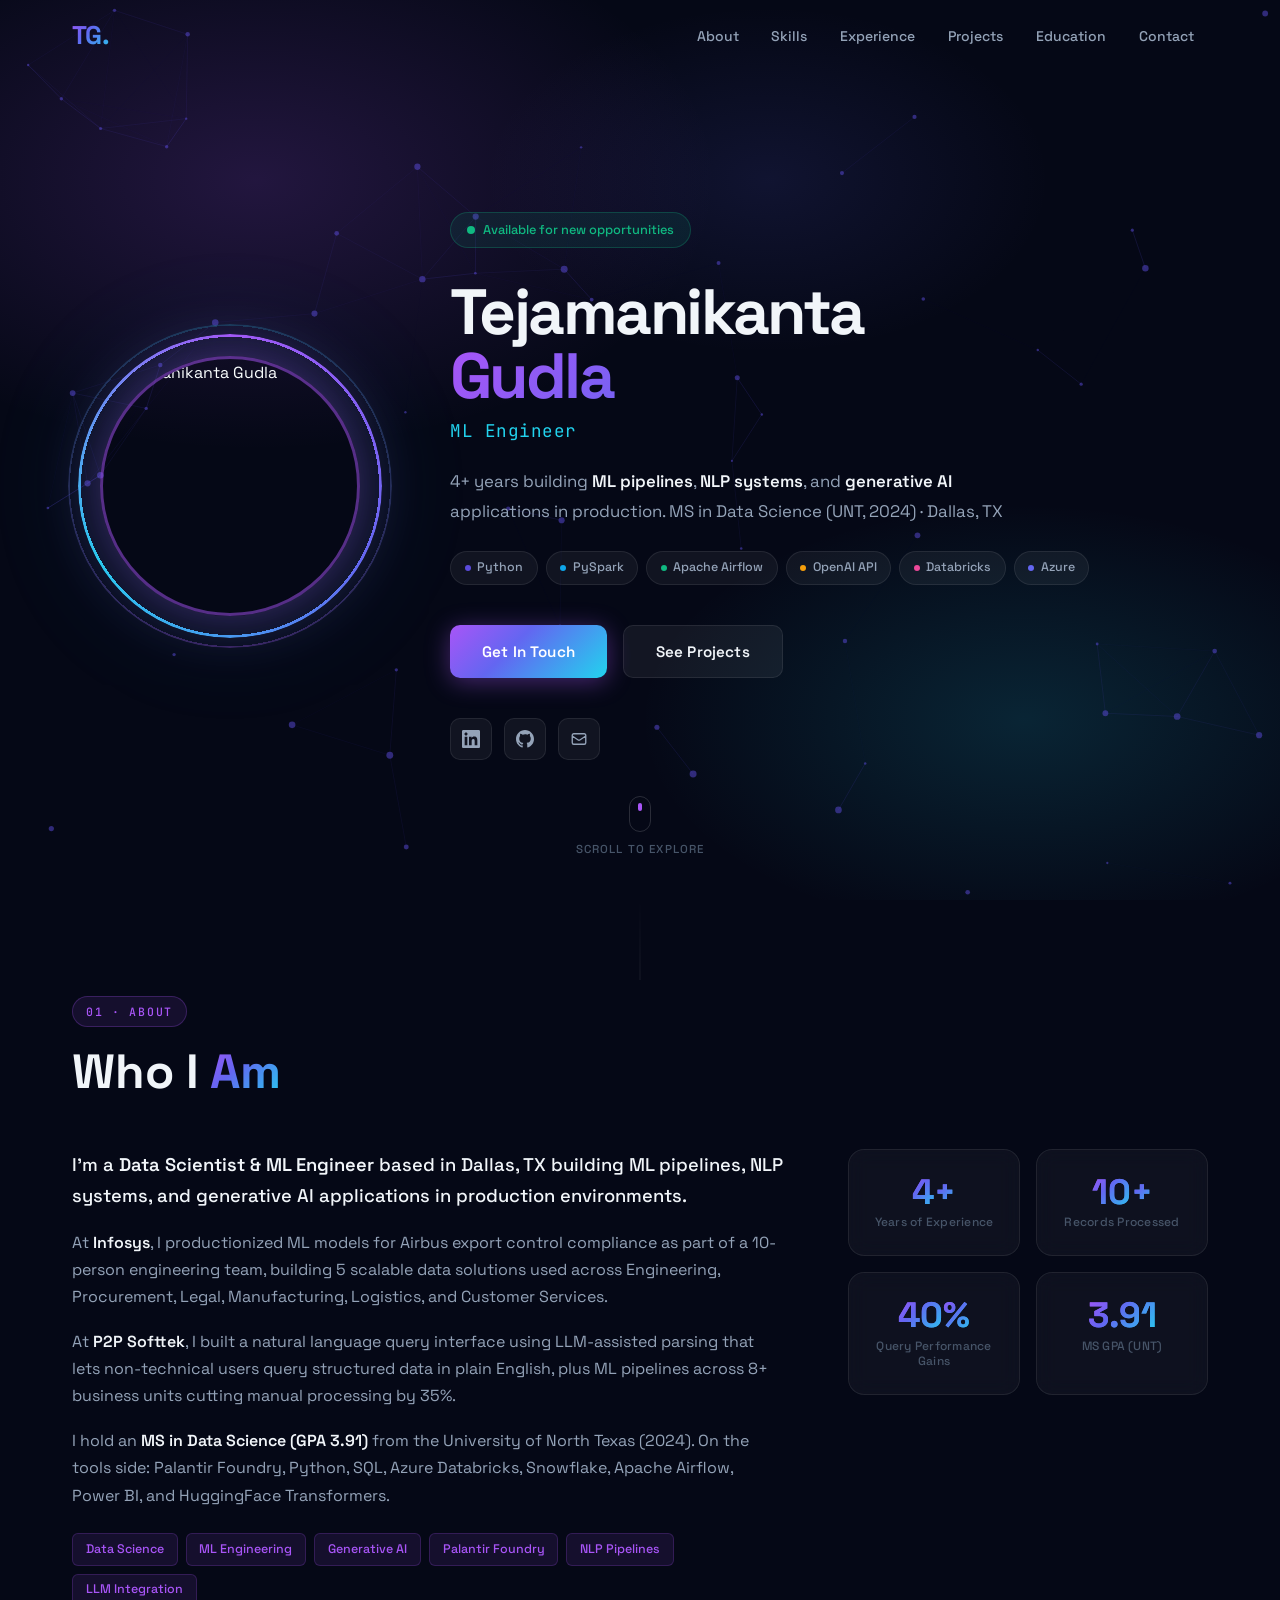
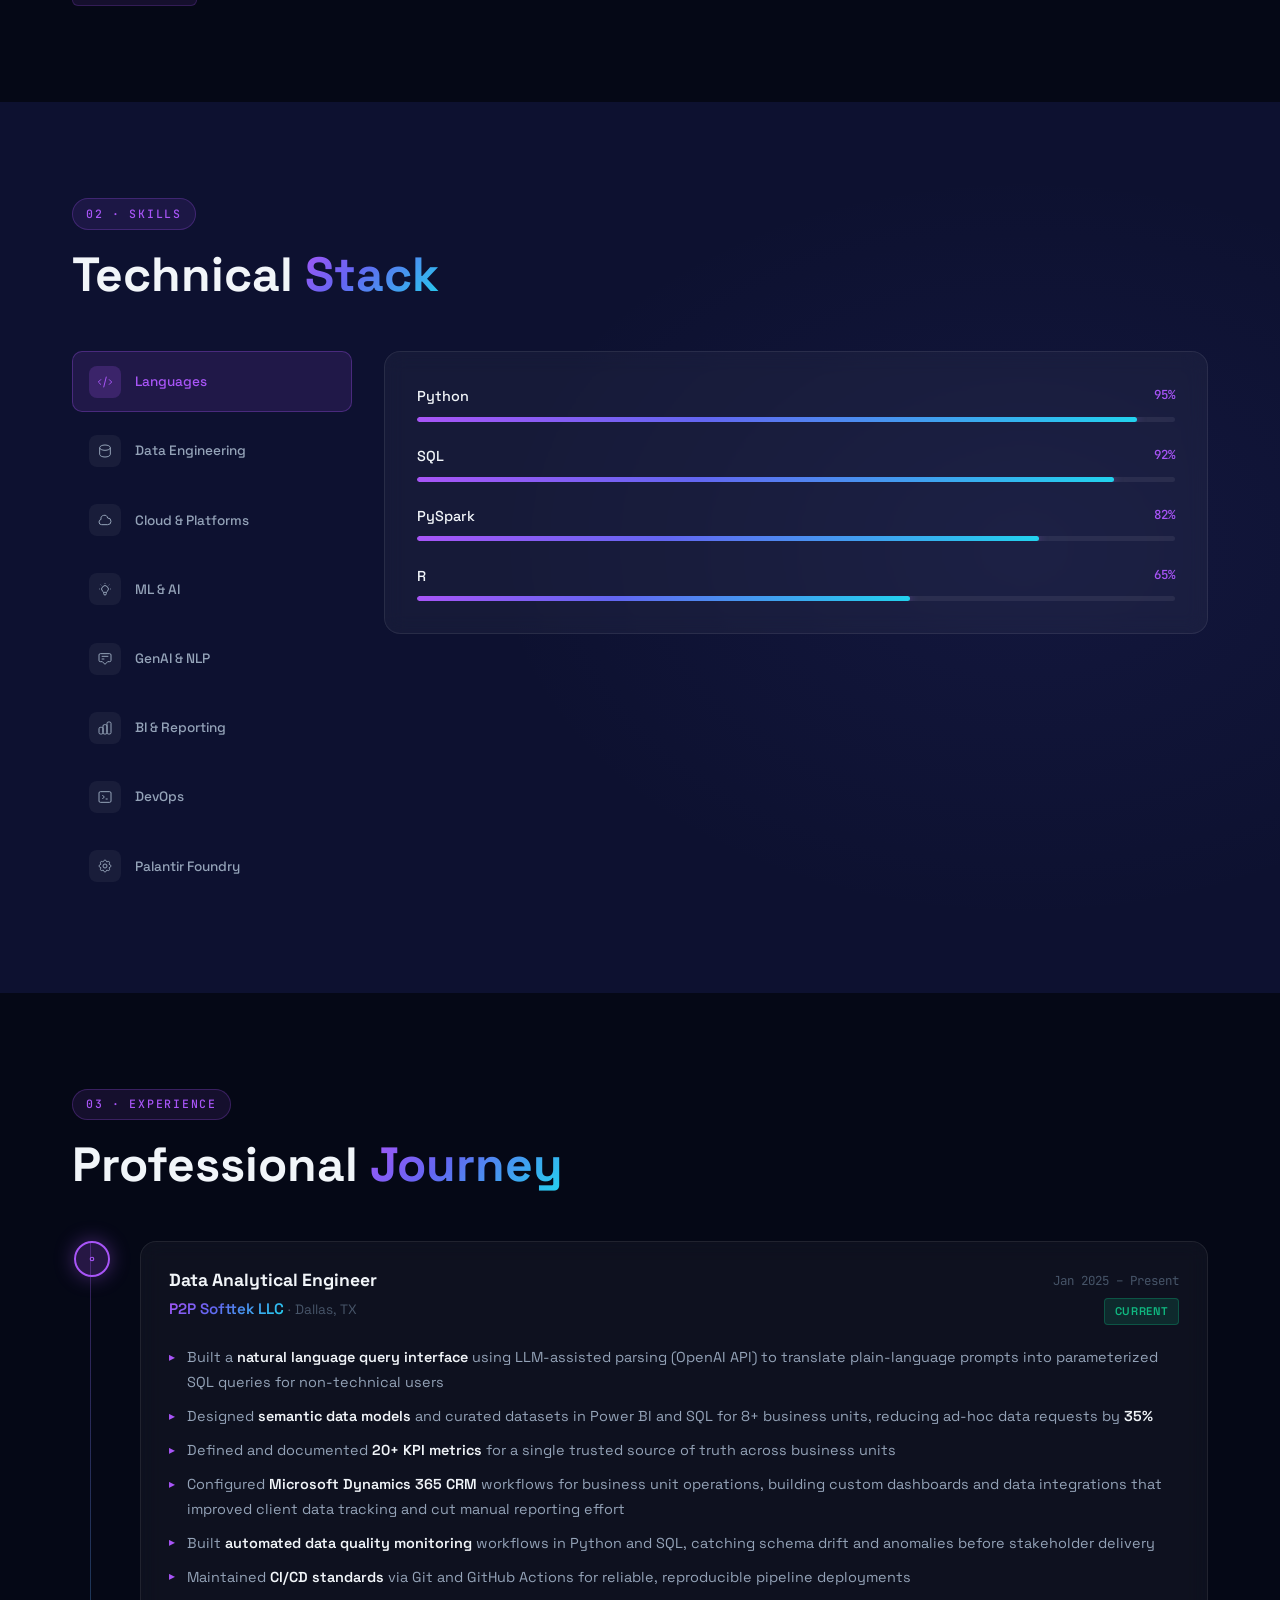
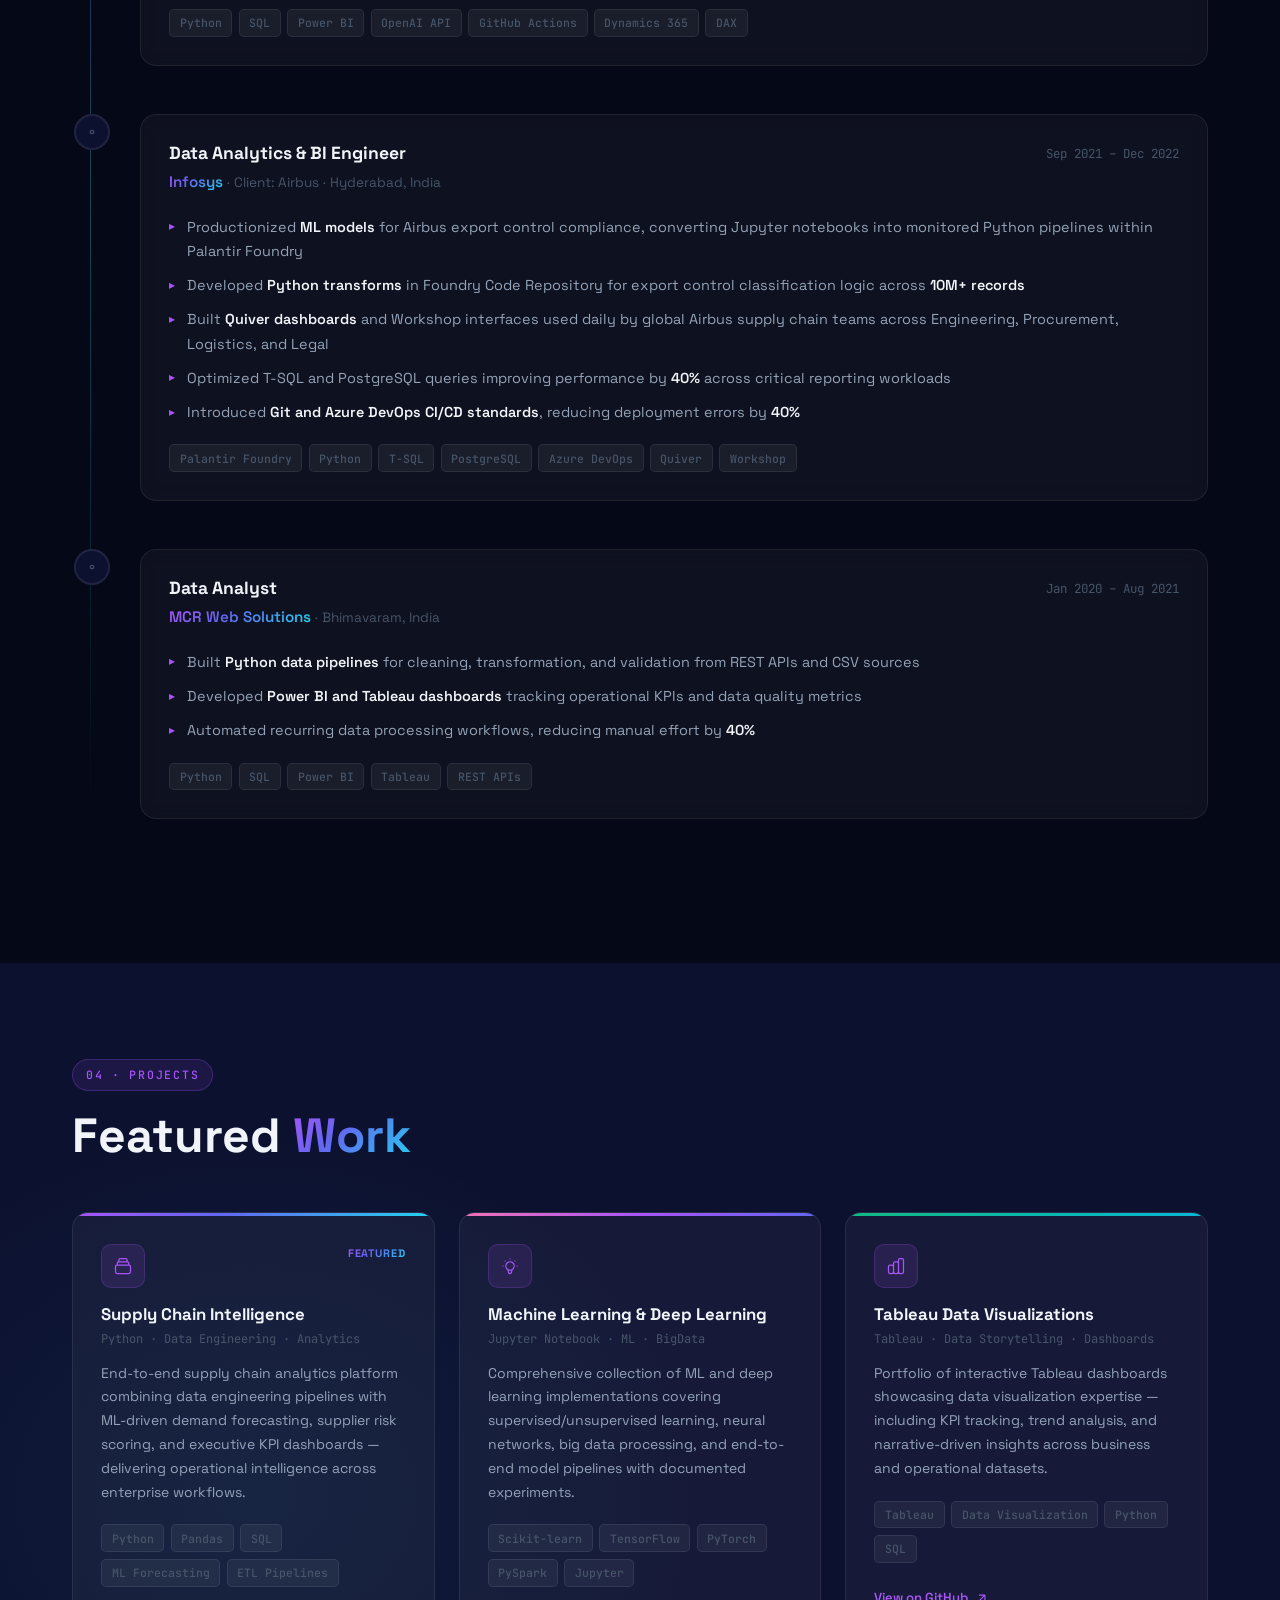
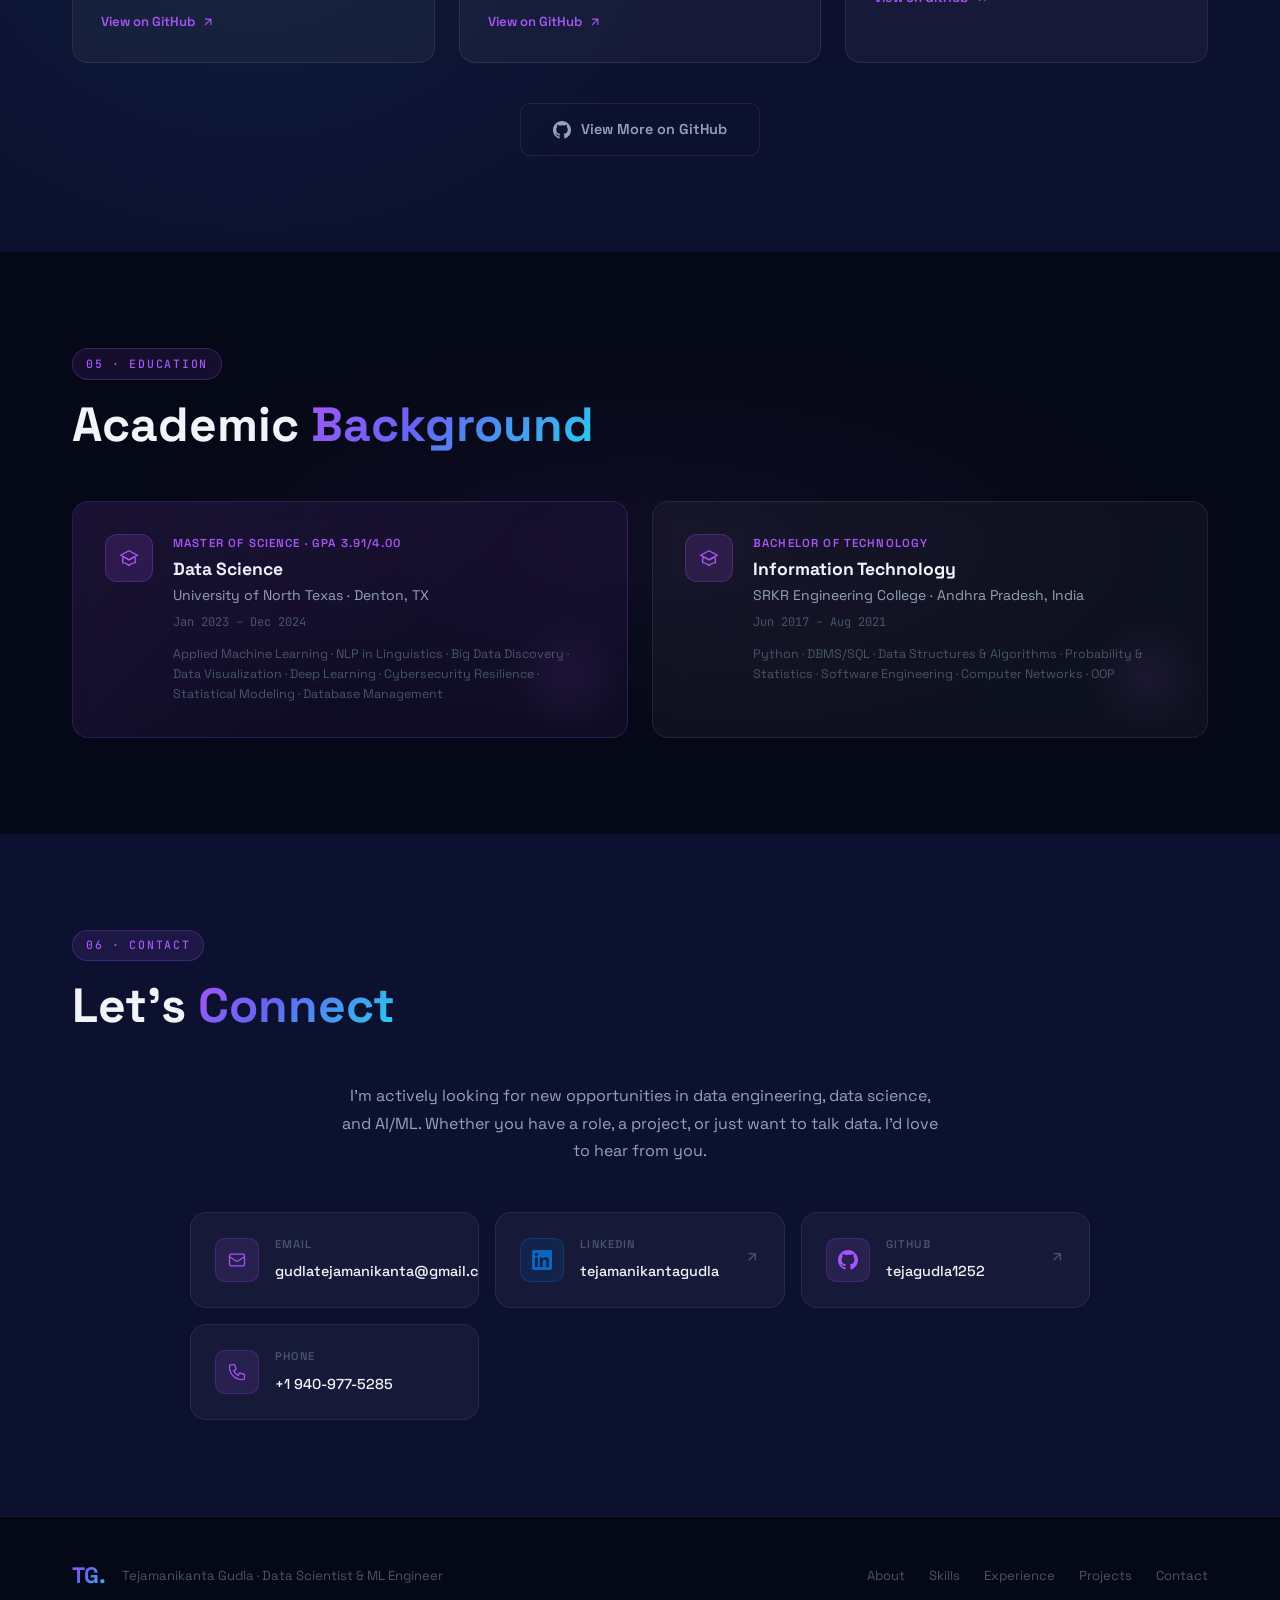
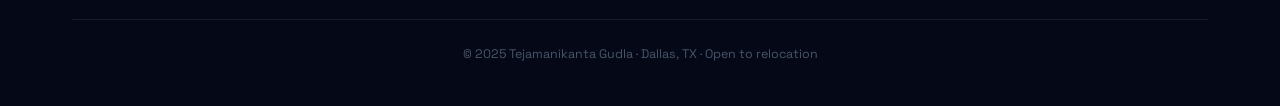
==== commit 5a663ab1: "Fix photo: remove scale blur, shift up for face clarity" ====
--- a/index.html
+++ b/index.html
@@ -267,7 +267,9 @@
                   business units, reducing ad-hoc data requests by <strong>35%</strong></li>
                 <li>Defined and documented <strong>20+ KPI metrics</strong> for a single trusted source of truth across
                   business units</li>
-                <li>Configured <strong>Microsoft Dynamics 365 CRM</strong> workflows for business unit operations, building custom dashboards and data integrations that improved client data tracking and cut manual reporting effort</li>
+                <li>Configured <strong>Microsoft Dynamics 365 CRM</strong> workflows for business unit operations,
+                  building custom dashboards and data integrations that improved client data tracking and cut manual
+                  reporting effort</li>
                 <li>Built <strong>automated data quality monitoring</strong> workflows in Python and SQL, catching
                   schema drift and anomalies before stakeholder delivery</li>
                 <li>Maintained <strong>CI/CD standards</strong> via Git and GitHub Actions for reliable, reproducible
@@ -275,7 +277,9 @@
               </ul>
             </div>
             <div class="job-stack">
-              <span class="stack-tag">Python</span><span class="stack-tag">SQL</span><span class="stack-tag">Power BI</span><span class="stack-tag">OpenAI API</span><span class="stack-tag">GitHub Actions</span><span class="stack-tag">Dynamics 365</span><span class="stack-tag">DAX</span>
+              <span class="stack-tag">Python</span><span class="stack-tag">SQL</span><span class="stack-tag">Power
+                BI</span><span class="stack-tag">OpenAI API</span><span class="stack-tag">GitHub Actions</span><span
+                class="stack-tag">Dynamics 365</span><span class="stack-tag">DAX</span>
             </div>
           </div>
         </div>
@@ -529,7 +533,7 @@
       </div>
       <div class="contact-intro">
         <p>I'm actively looking for new opportunities in data engineering, data science, and AI/ML. Whether you have a
-          role, a project, or just want to talk data — I'd love to hear from you.</p>
+          role, a project, or just want to talk data. I'd love to hear from you.</p>
       </div>
       <div class="contact-cards">
         <a href="mailto:gudlatejamanikanta@gmail.com" class="contact-card" id="email-card">
--- a/style.css
+++ b/style.css
@@ -543,11 +543,10 @@
   width: 100%;
   height: 100%;
   object-fit: cover;
-  object-position: center 25%;
+  object-position: center 10%;
   display: block;
-  filter: brightness(1.05) contrast(1.02);
-  transform: scale(1.2);
-  transform-origin: center 30%;
+  filter: brightness(1.03) contrast(1.02);
+  image-rendering: high-quality;
 }
 
 .hero-photo-badge {
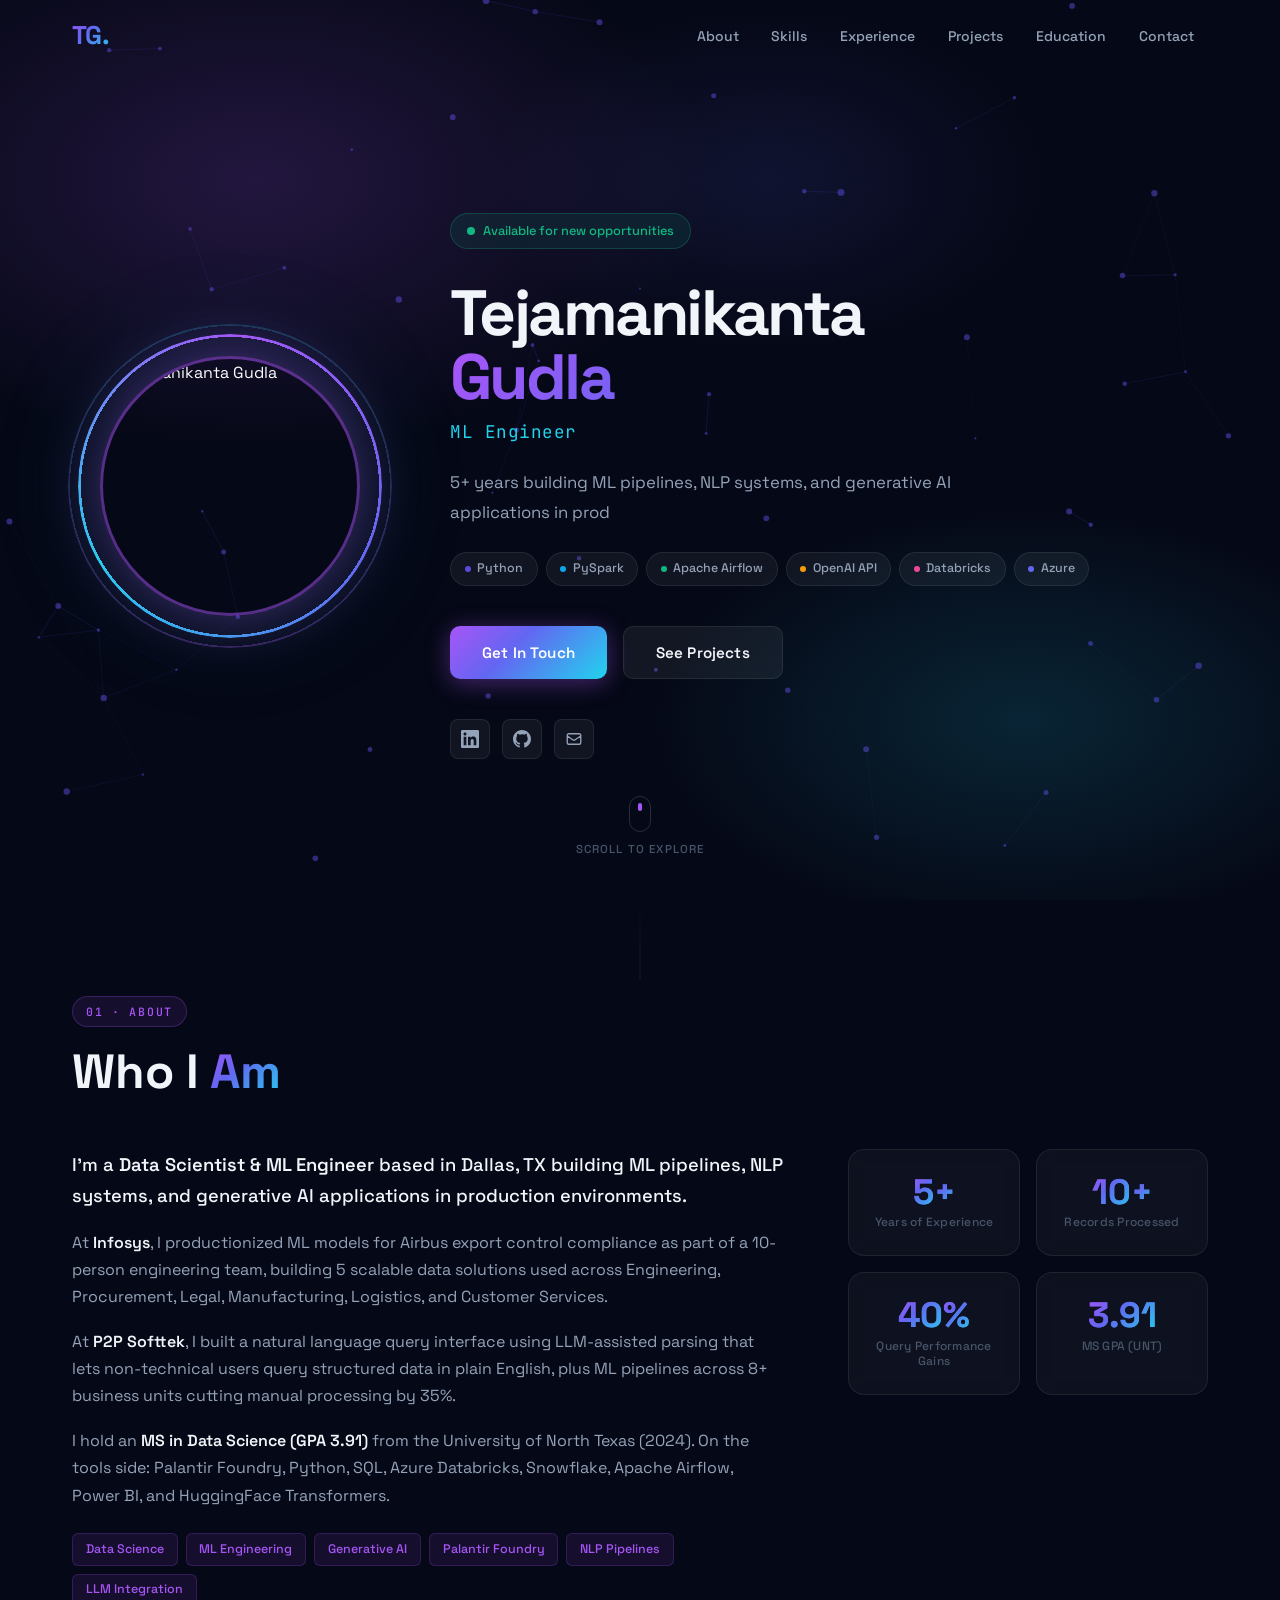
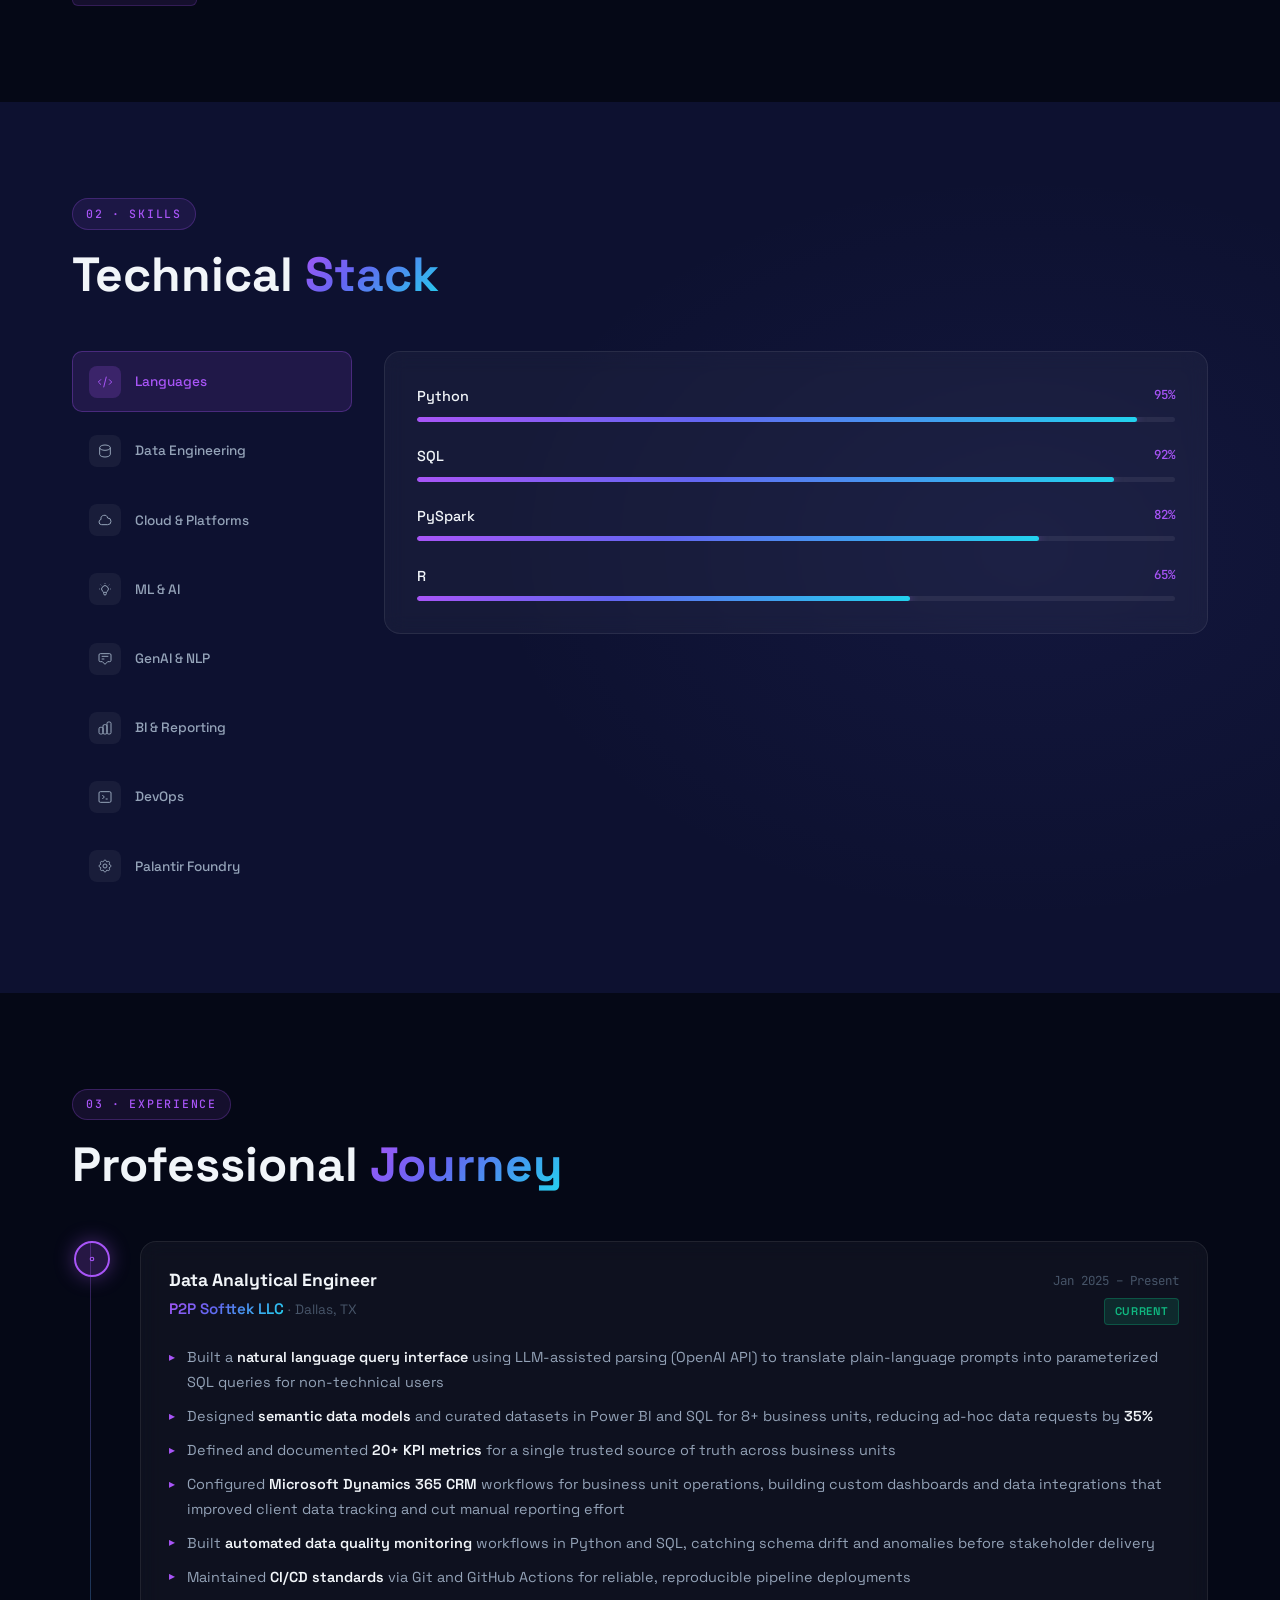
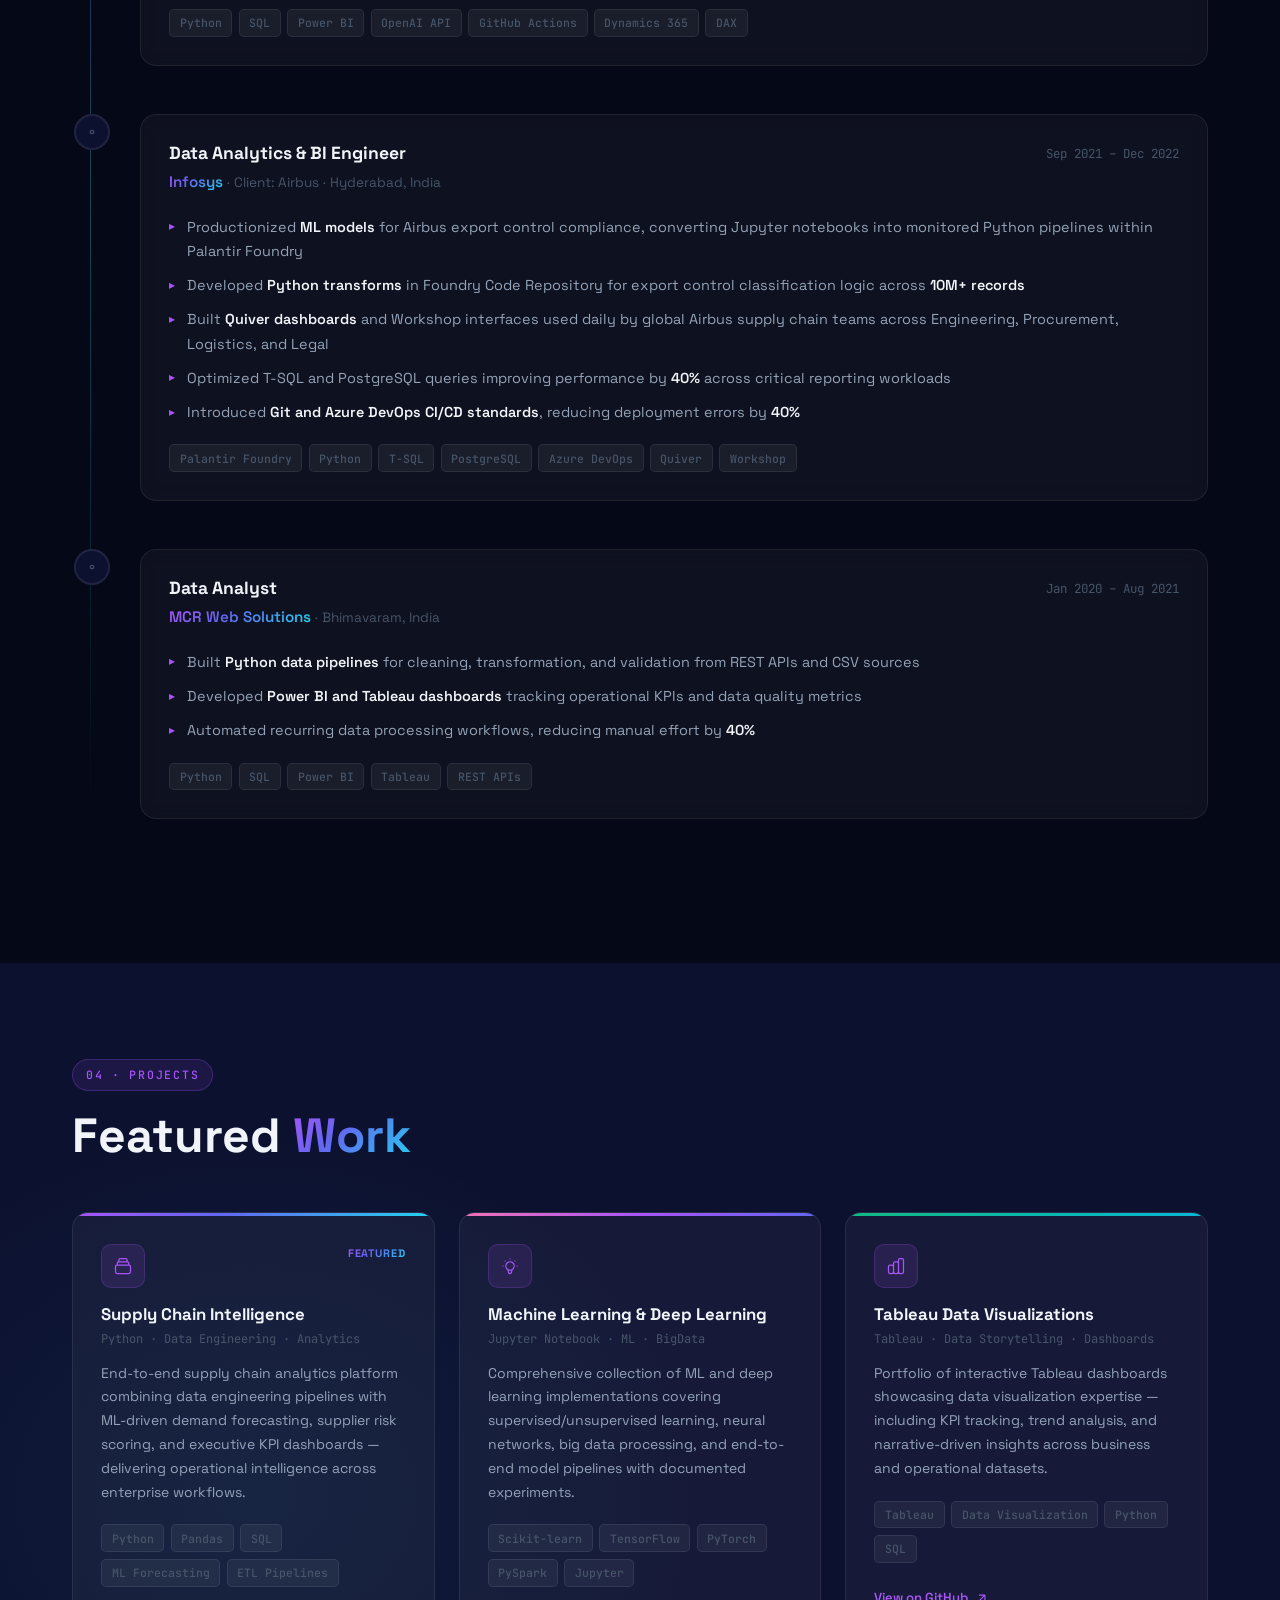
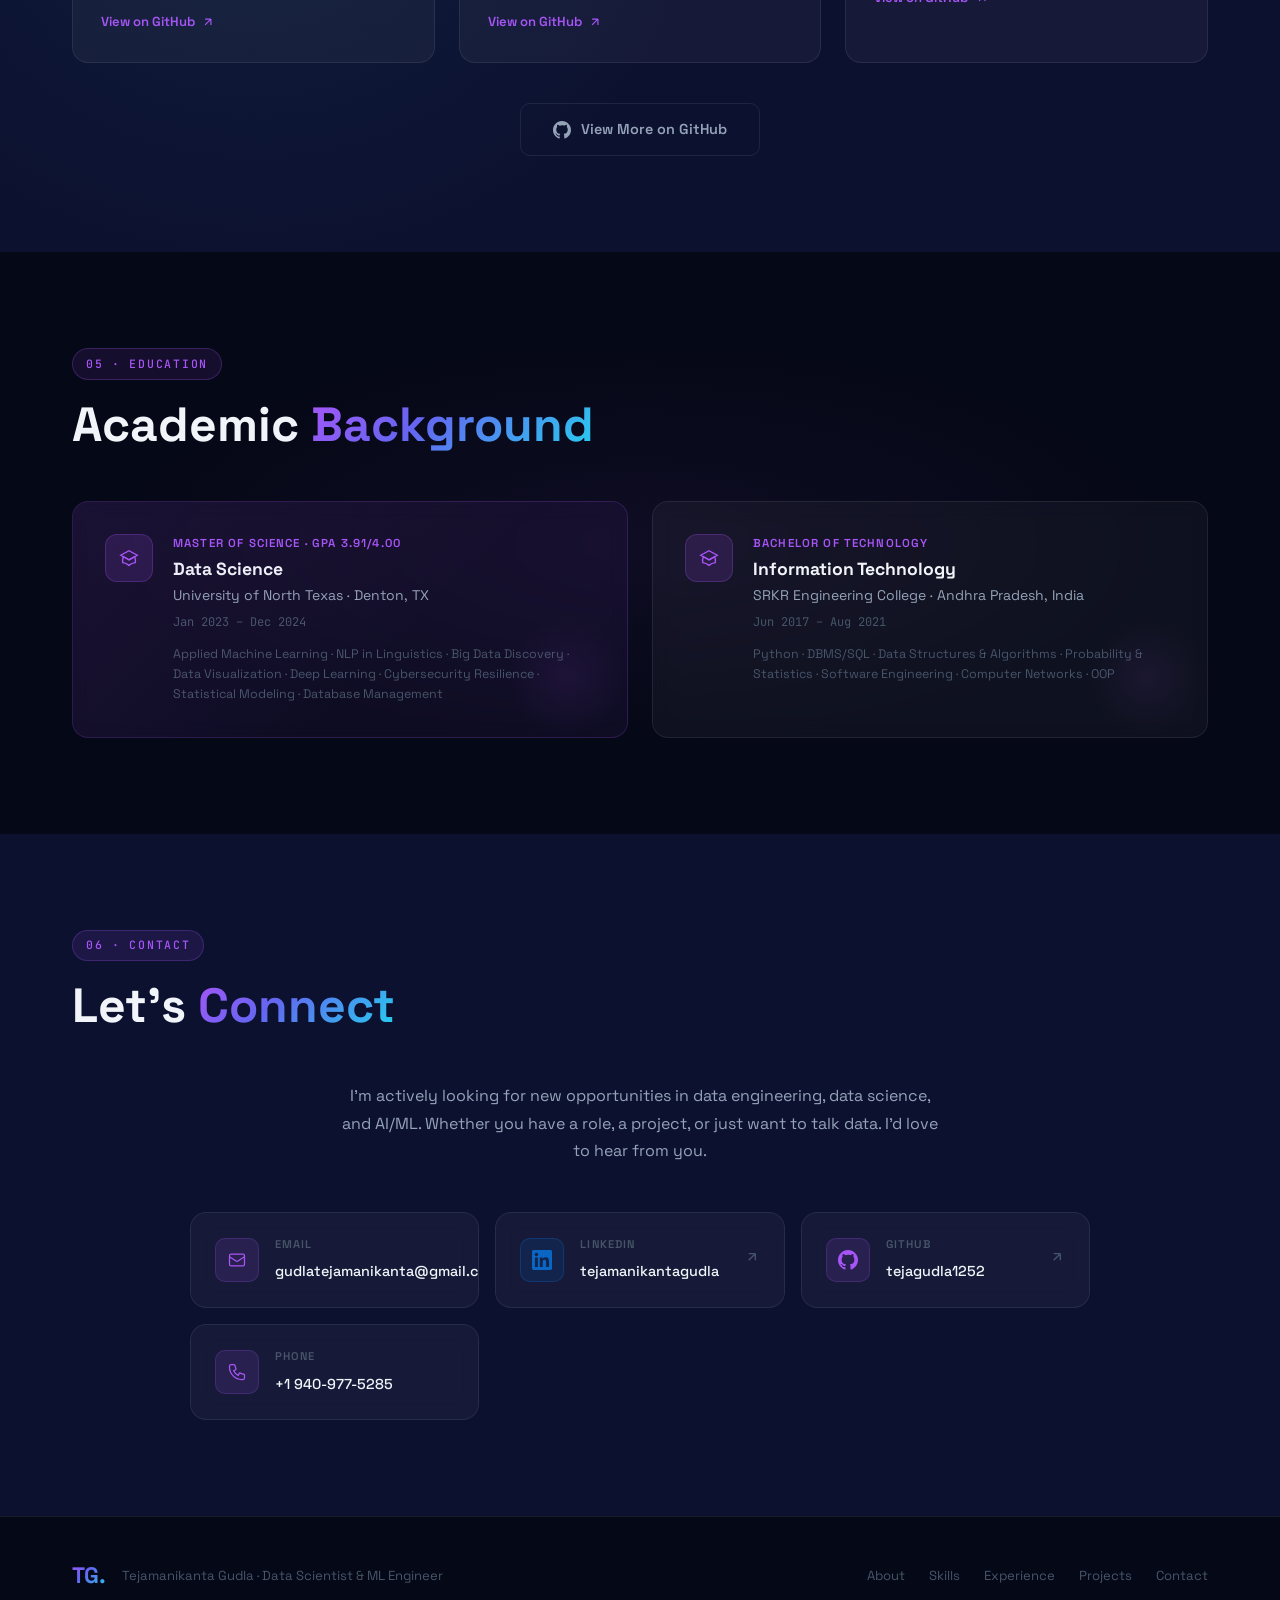
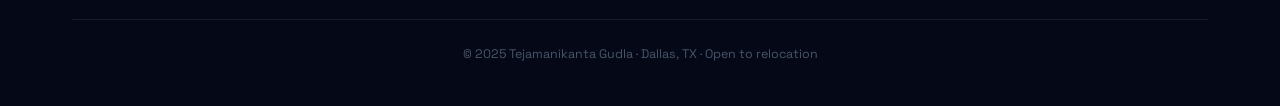
==== commit 2a0d27e4: "Add welcome landing page with animations and redirect buttons" ====
--- a/index.html
+++ b/index.html
@@ -20,7 +20,7 @@
   <!-- Navigation -->
   <nav class="navbar" id="navbar">
     <div class="nav-container">
-      <a href="#home" class="nav-logo">TG.</a>
+      <a href="welcome.html" class="nav-logo" title="Back to Welcome">TG.</a>
       <ul class="nav-links" id="navLinks">
         <li><a href="#about" class="nav-link">About</a></li>
         <li><a href="#skills" class="nav-link">Skills</a></li>
@@ -61,7 +61,7 @@
         <h1 class="hero-name">Tejamanikanta<br /><span class="hero-name-accent">Gudla</span></h1>
         <div class="hero-roles"><span id="role-display">Data Scientist</span></div>
         <p class="hero-summary">
-          4+ years building <strong>ML pipelines</strong>, <strong>NLP systems</strong>, and <strong>generative
+          5+ years building <strong>ML pipelines</strong>, <strong>NLP systems</strong>, and <strong>generative
             AI</strong> applications in production. MS in Data Science (UNT, 2024) · Dallas, TX
         </p>
         <div class="hero-chips">
@@ -138,7 +138,7 @@
         </div>
         <div class="about-stats">
           <div class="stat-card">
-            <div class="stat-number">4<span>+</span></div>
+            <div class="stat-number">5<span>+</span></div>
             <div class="stat-label">Years of Experience</div>
           </div>
           <div class="stat-card">
--- a/style.css
+++ b/style.css
@@ -403,6 +403,7 @@
 .btn {
   display: inline-flex;
   align-items: center;
+  justify-content: center;
   gap: 0.5rem;
   padding: 0.8rem 2rem;
   border-radius: var(--radius-sm);
@@ -412,6 +413,21 @@
   border: none;
   transition: var(--transition);
   letter-spacing: 0.01em;
+  position: relative;
+  overflow: hidden;
+}
+
+.btn::before {
+  content: '';
+  position: absolute;
+  inset: 0;
+  background: linear-gradient(45deg, transparent, rgba(255,255,255,0.1), transparent);
+  transform: translateX(-100%);
+  transition: transform 0.5s ease;
+}
+
+.btn:hover::before {
+  transform: translateX(100%);
 }
 
 .btn-primary {
@@ -422,7 +438,11 @@
 
 .btn-primary:hover {
   transform: translateY(-2px);
-  box-shadow: 0 8px 32px rgba(168, 85, 247, 0.55);
+  box-shadow: 0 8px 32px rgba(168, 85, 247, 0.55), 0 0 20px rgba(168, 85, 247, 0.3);
+}
+
+.btn-primary:active {
+  transform: translateY(0px);
 }
 
 .btn-secondary {
@@ -436,6 +456,11 @@
   background: rgba(255, 255, 255, 0.1);
   border-color: rgba(255, 255, 255, 0.2);
   transform: translateY(-2px);
+  box-shadow: 0 8px 24px rgba(34, 211, 238, 0.2);
+}
+
+.btn-secondary:active {
+  transform: translateY(0px);
 }
 
 /* Social links */
@@ -497,6 +522,7 @@
   align-items: center;
   justify-content: center;
   animation: fadeUp 0.8s ease 0.3s both;
+  margin: 0 auto;
 }
 
 /* Outer rotating gradient ring */
@@ -537,16 +563,22 @@
   box-shadow: 0 0 60px rgba(168, 85, 247, 0.35), 0 0 120px rgba(34, 211, 238, 0.15);
   position: relative;
   z-index: 1;
+  flex-shrink: 0;
 }
 
 .hero-photo {
   width: 100%;
   height: 100%;
   object-fit: cover;
-  object-position: center 10%;
+  object-position: center 45%;
   display: block;
   filter: brightness(1.03) contrast(1.02);
   image-rendering: high-quality;
+  transition: transform 0.6s cubic-bezier(0.4, 0, 0.2, 1);
+}
+
+.hero-photo-frame:hover .hero-photo {
+  transform: scale(1.20);
 }
 
 .hero-photo-badge {
@@ -586,7 +618,7 @@
   font-size: clamp(2.8rem, 5vw, 5rem);
 }
 
-/* Mobile: stack vertically */
+/* Tablet: stack vertically */
 @media (max-width: 900px) {
   .hero-content {
     flex-direction: column;
@@ -607,13 +639,70 @@
   }
 
   .hero-photo-wrap {
+    width: 240px;
+    height: 240px;
+  }
+
+  .hero-photo-frame {
     width: 220px;
     height: 220px;
   }
-
-  .hero-photo-frame {
+}
+
+/* iPad/Medium tablets */
+@media (max-width: 768px) {
+  .hero-photo-wrap {
     width: 200px;
     height: 200px;
+  }
+
+  .hero-photo-frame {
+    width: 180px;
+    height: 180px;
+  }
+}
+
+/* Phones/Small devices */
+@media (max-width: 640px) {
+  .hero-photo-wrap {
+    width: 160px;
+    height: 160px;
+  }
+
+  .hero-photo-frame {
+    width: 145px;
+    height: 145px;
+    border-width: 2px;
+  }
+
+  .hero-photo-ring {
+    inset: -8px;
+  }
+
+  .hero-photo-ring2 {
+    inset: -16px;
+  }
+}
+
+/* Small phones (iPhone SE, etc) */
+@media (max-width: 480px) {
+  .hero-photo-wrap {
+    width: 140px;
+    height: 140px;
+  }
+
+  .hero-photo-frame {
+    width: 130px;
+    height: 130px;
+    border-width: 2px;
+  }
+
+  .hero-photo-ring {
+    inset: -6px;
+  }
+
+  .hero-photo-ring2 {
+    inset: -12px;
   }
 }
 
@@ -1658,6 +1747,115 @@
   text-align: center;
 }
 
+/* ----- ENHANCED INTERACTIVITY ----- */
+
+/* Smooth transitions for all interactive elements */
+button, a, [role="button"] {
+  transition: all var(--transition);
+}
+
+/* Enhanced link hover effects */
+a:not(.btn):not(.icon):not(.social-link):not(.nav-link):not(.footer-links a) {
+  position: relative;
+}
+
+a:not(.btn):not(.icon):not(.social-link):not(.nav-link):not(.footer-links a)::after {
+  content: '';
+  position: absolute;
+  bottom: -2px;
+  left: 0;
+  width: 0;
+  height: 2px;
+  background: var(--accent);
+  transition: width 0.3s ease;
+}
+
+a:not(.btn):not(.icon):not(.social-link):not(.nav-link):not(.footer-links a):hover::after {
+  width: 100%;
+}
+
+/* Social link enhancement */
+.social-link {
+  position: relative;
+  display: inline-flex;
+  align-items: center;
+  justify-content: center;
+  width: 40px;
+  height: 40px;
+  border-radius: 8px;
+  color: var(--text-secondary);
+  transition: all 0.3s ease;
+}
+
+.social-link:hover {
+  color: var(--accent);
+  background: rgba(168, 85, 247, 0.1);
+  transform: translateY(-3px);
+  box-shadow: 0 8px 16px rgba(168, 85, 247, 0.2);
+}
+
+/* Card enhancement */
+.project-card,
+.timeline-item,
+.edu-card {
+  transition: all var(--transition);
+}
+
+.project-card {
+  position: relative;
+  overflow: hidden;
+}
+
+.project-card::before {
+  content: '';
+  position: absolute;
+  top: 0;
+  left: -100%;
+  width: 100%;
+  height: 100%;
+  background: linear-gradient(90deg, transparent, rgba(255,255,255,0.1), transparent);
+  transition: left 0.5s ease;
+  pointer-events: none;
+}
+
+.project-card:hover::before {
+  left: 100%;
+}
+
+/* Input and form enhancements */
+input[type="text"],
+input[type="email"],
+input[type="tel"],
+textarea {
+  transition: all 0.3s ease;
+  border: 1px solid var(--border);
+}
+
+input[type="text"]:focus,
+input[type="email"]:focus,
+input[type="tel"]:focus,
+textarea:focus {
+  border-color: var(--accent);
+  box-shadow: 0 0 24px rgba(168, 85, 247, 0.3);
+  outline: none;
+}
+
+/* Typing animation for text */
+.hero-summary {
+  min-height: 60px;
+  position: relative;
+  animation: fadeIn 0.4s ease;
+}
+
+@keyframes fadeIn {
+  from {
+    opacity: 0;
+  }
+  to {
+    opacity: 1;
+  }
+}
+
 /* ----- RESPONSIVE ----- */
 @media (max-width: 1024px) {
   .about-grid {
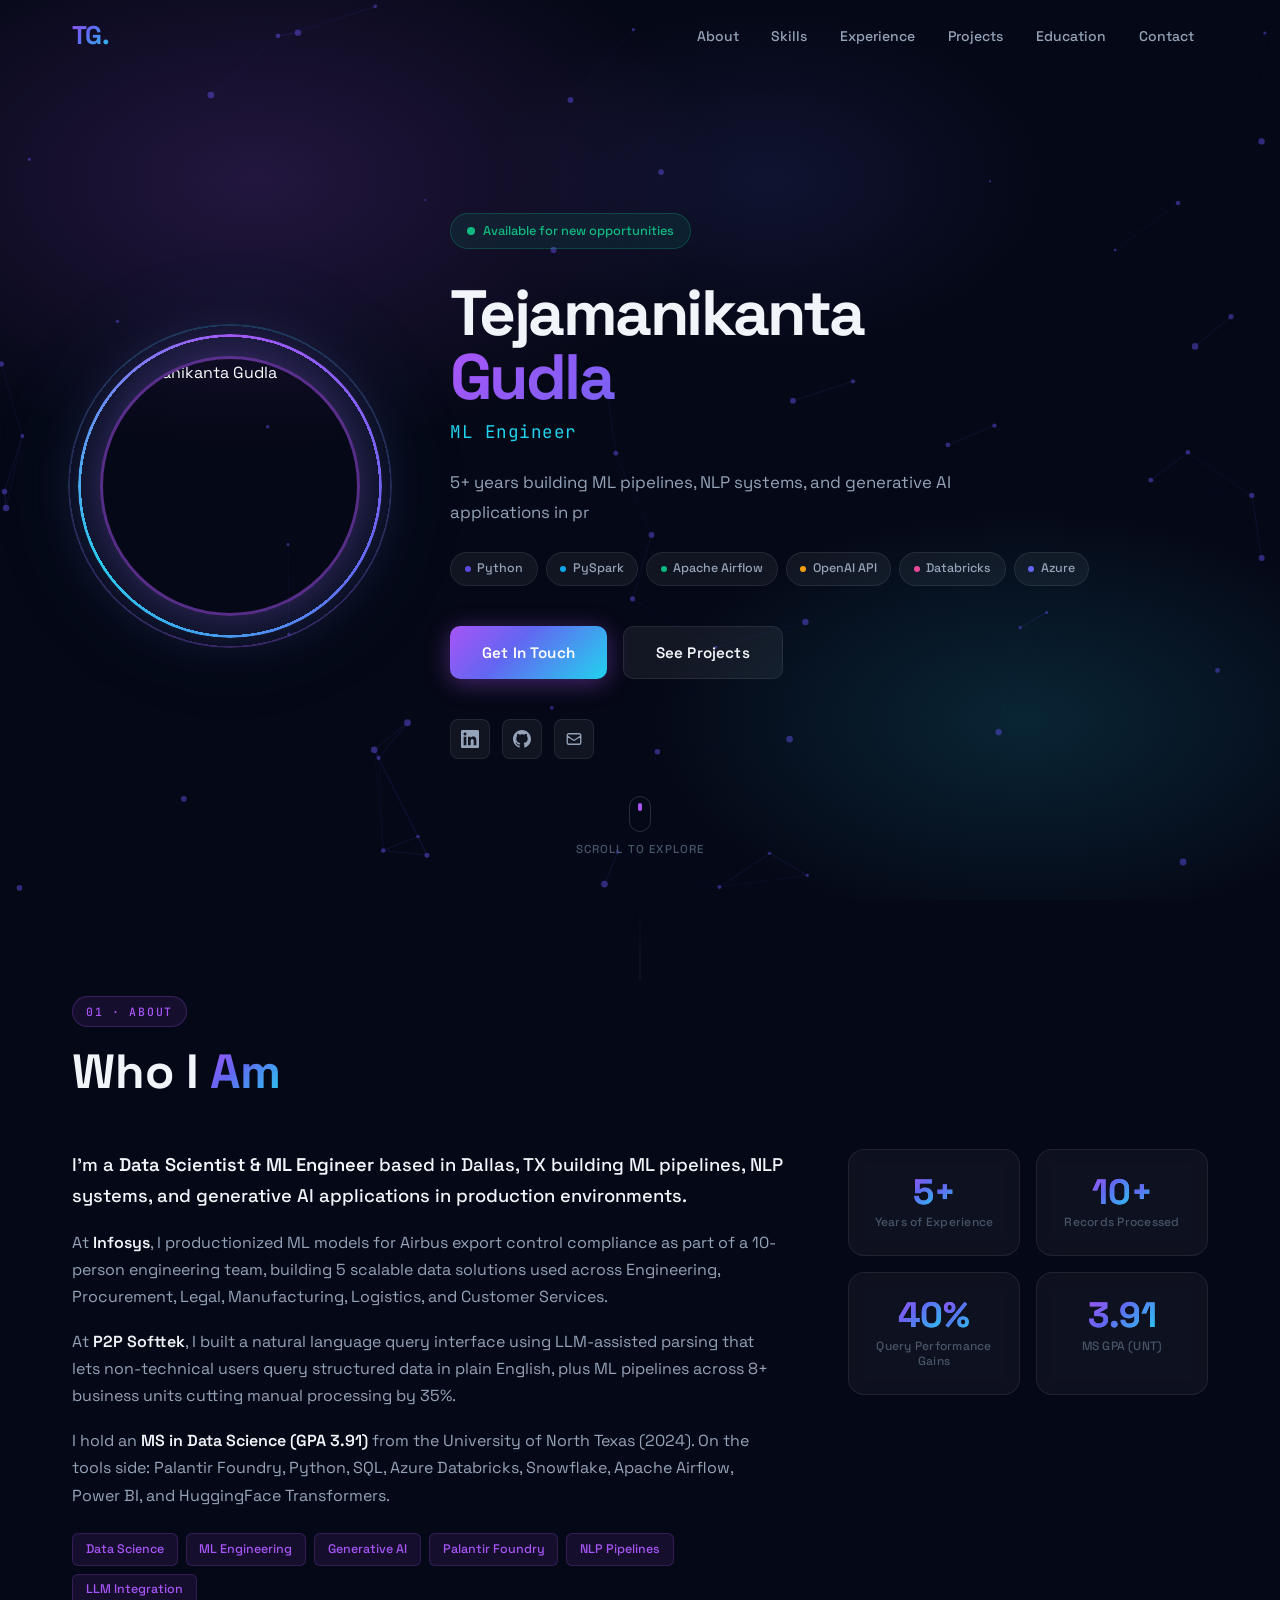
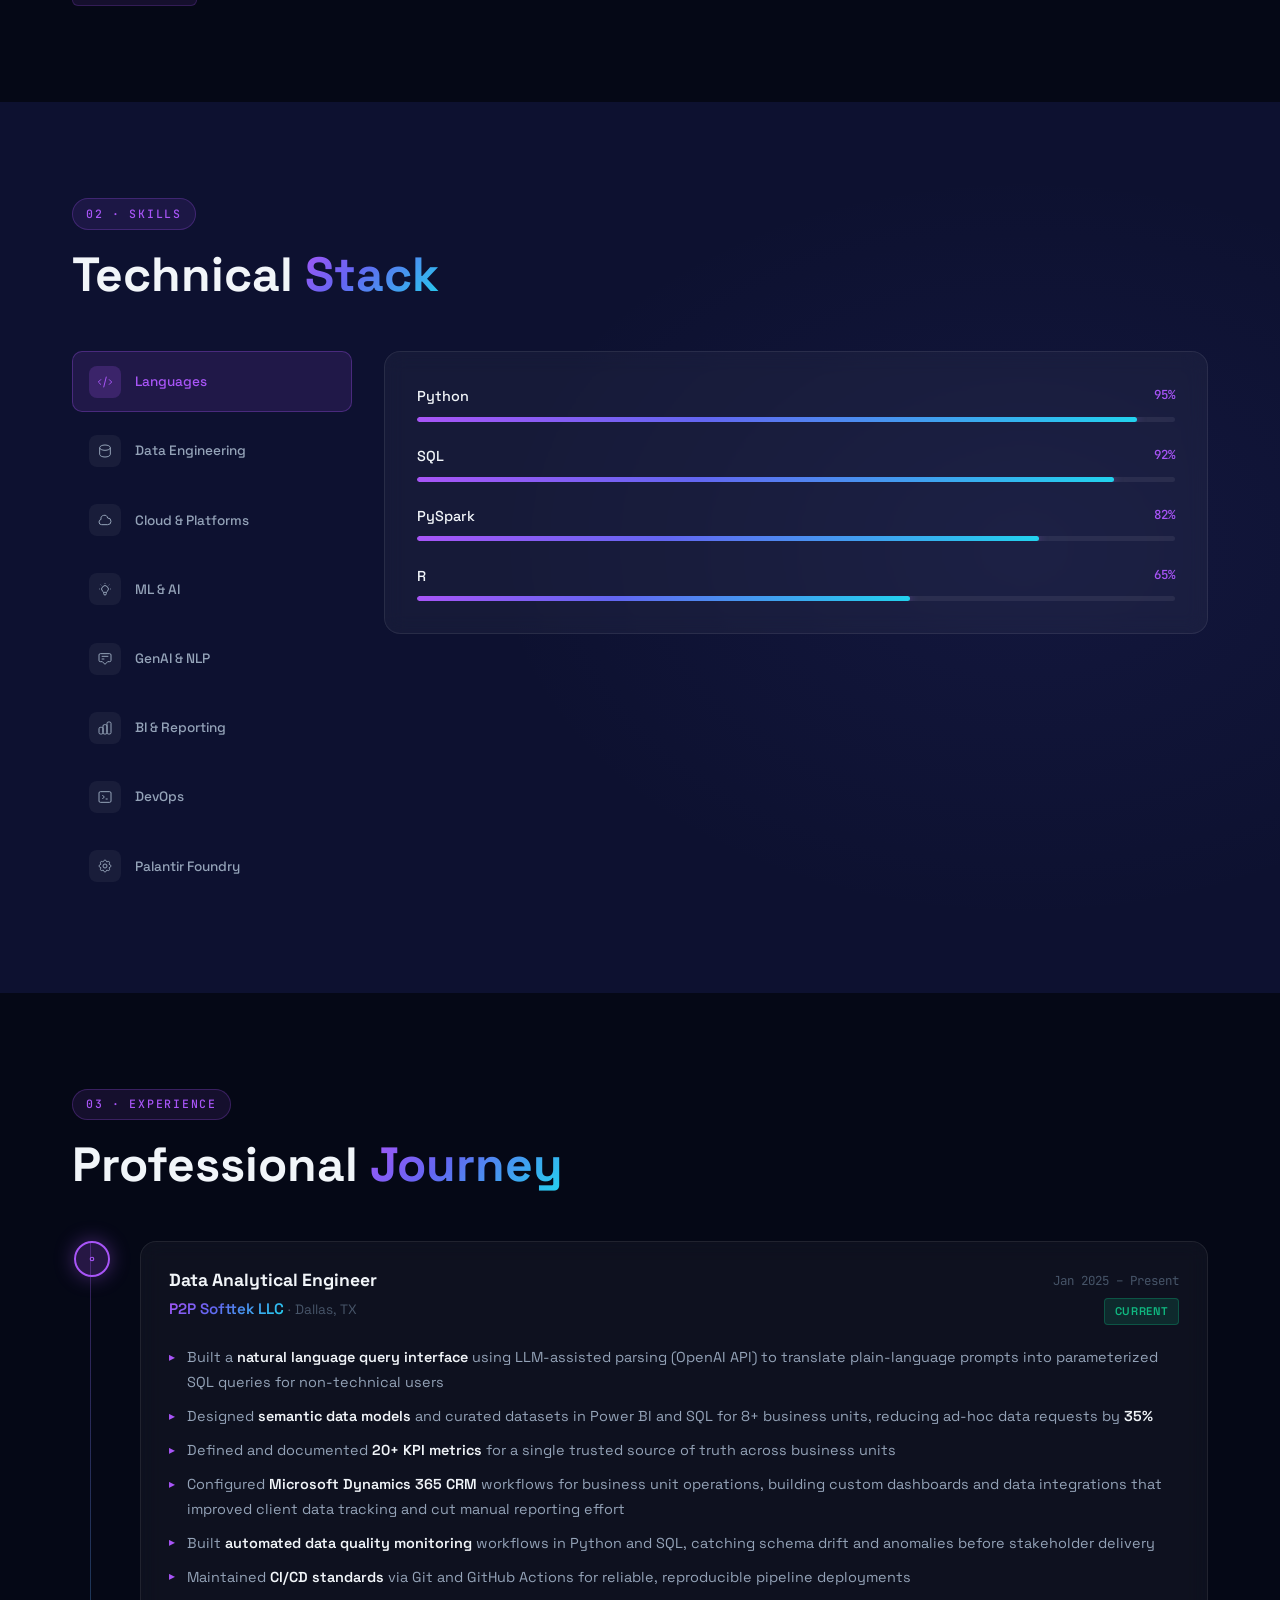
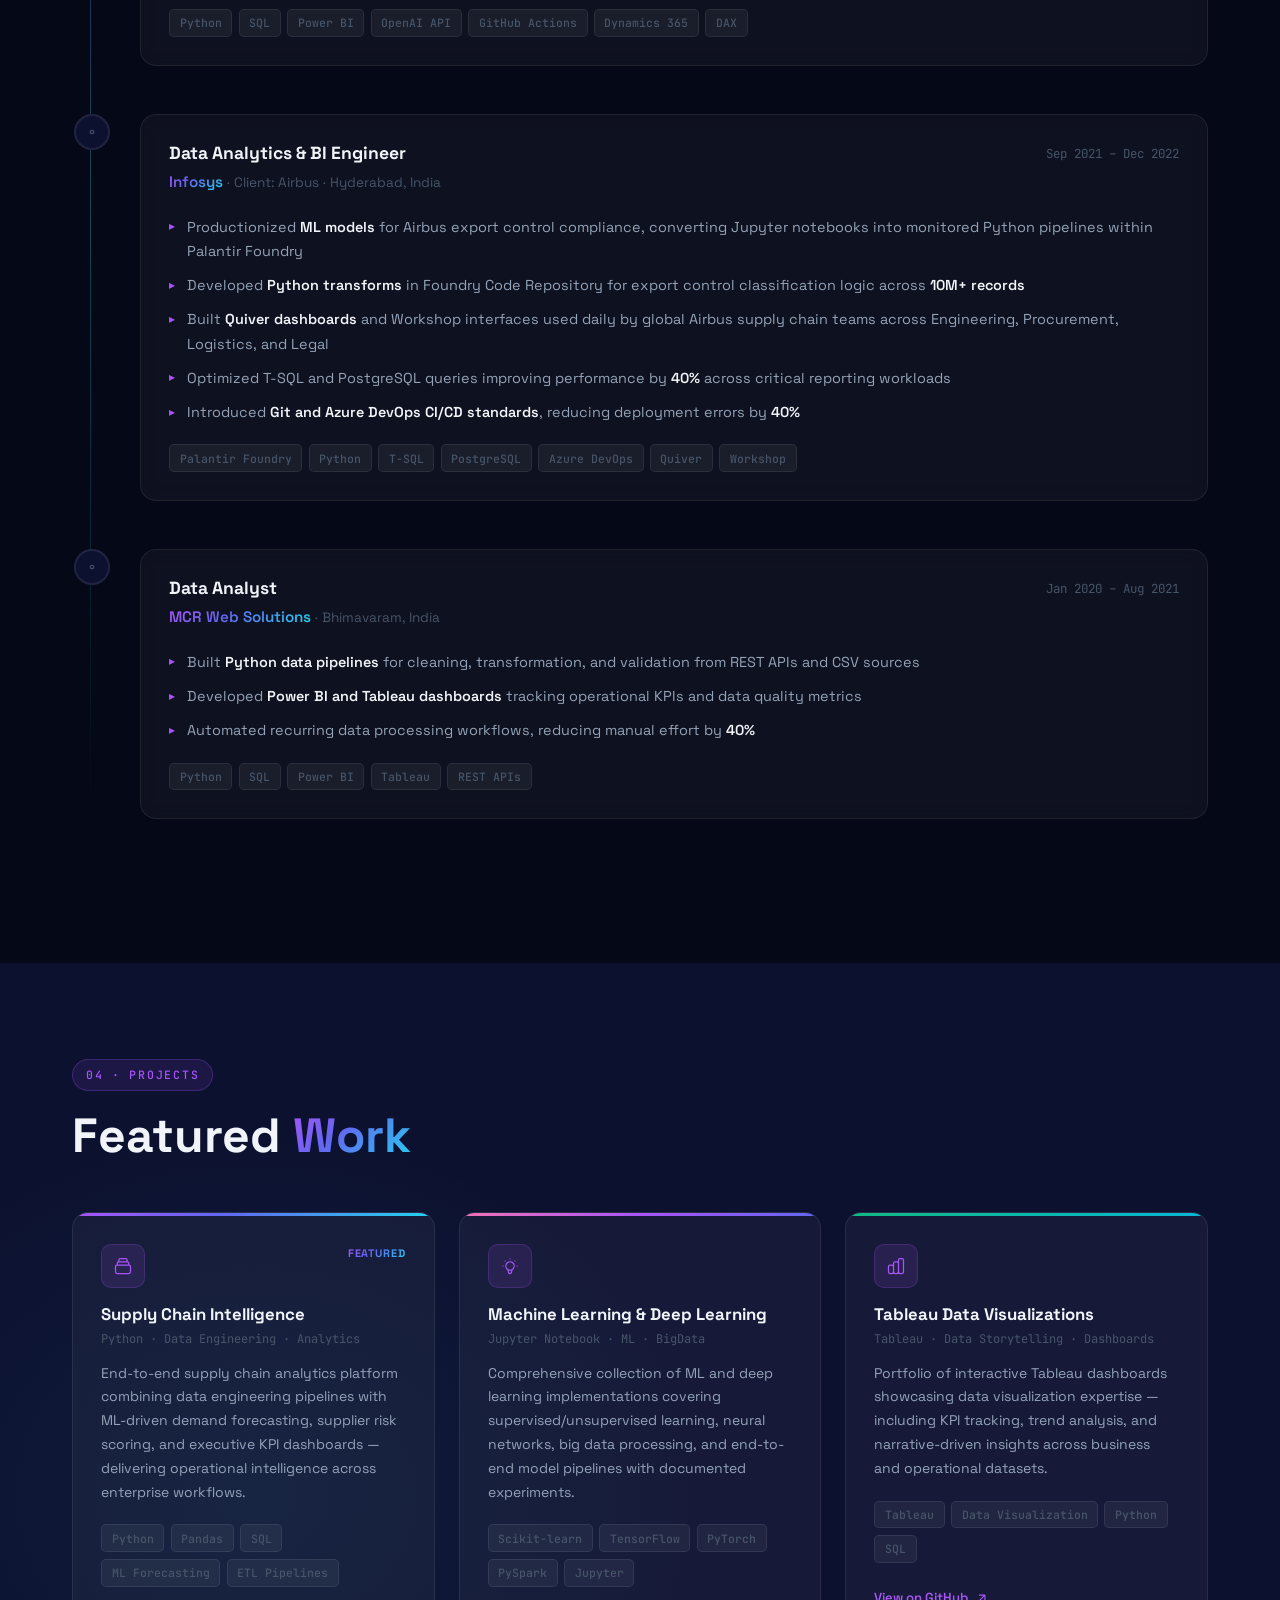
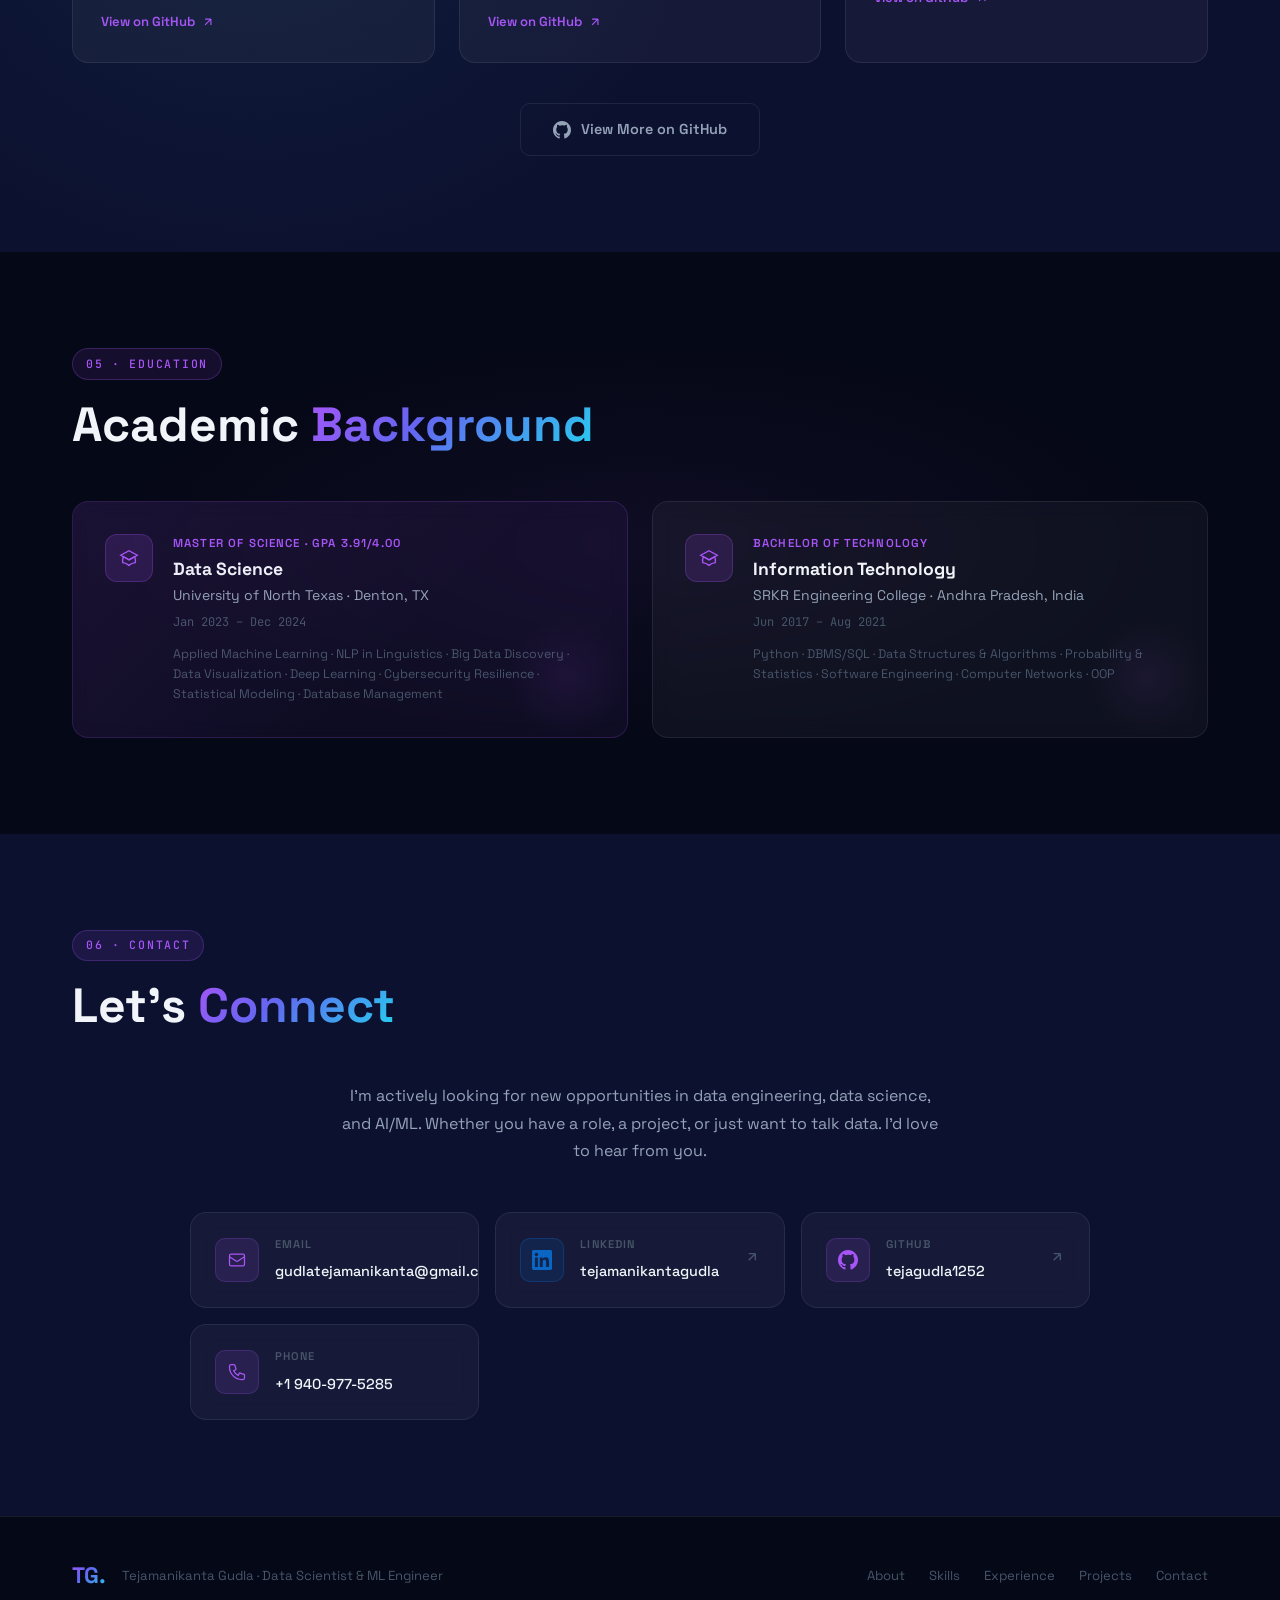
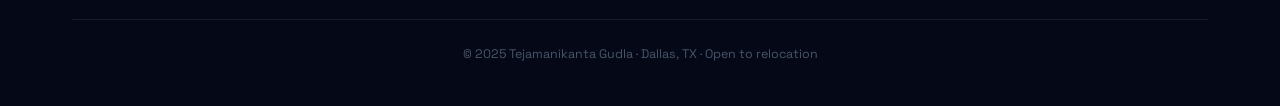
==== commit c8b66a7b: "Add Google Search Console meta tag verification" ====
--- a/index.html
+++ b/index.html
@@ -7,12 +7,61 @@
   <title>Tejamanikanta Gudla | Data Scientist & ML Engineer</title>
   <meta name="description"
     content="Portfolio of Tejamanikanta Gudla — Data Scientist, ML Engineer, and Palantir Foundry specialist with 4+ years building ML pipelines, NLP systems, and generative AI applications in production." />
+  <meta name="keywords" content="Data Science, ML Engineer, Palantir Foundry, Python, Azure, Data Engineering" />
+  <meta name="author" content="Tejamanikanta Gudla" />
+  <meta name="robots" content="index, follow" />
+  <meta name="google-site-verification" content="google5217be3b0e0c3ad2" />
+  
+  <!-- Open Graph / Social Sharing -->
+  <meta property="og:type" content="website" />
+  <meta property="og:title" content="Tejamanikanta Gudla | Data Scientist & ML Engineer" />
+  <meta property="og:description" content="4+ years building ML pipelines, NLP systems, and generative AI in production" />
+  <meta property="og:url" content="https://tejamanikanta.com" />
+  <meta property="og:image" content="https://tejamanikanta.com/profile.jpg" />
+  
+  <!-- Twitter Card -->
+  <meta name="twitter:card" content="summary_large_image" />
+  <meta name="twitter:title" content="Tejamanikanta Gudla | Data Scientist & ML Engineer" />
+  <meta name="twitter:description" content="Portfolio showcasing ML pipelines, NLP systems, and generative AI projects" />
+  <meta name="twitter:image" content="https://tejamanikanta.com/profile.jpg" />
+  
+  <!-- Favicon -->
+  <link rel="icon" type="image/x-icon" href="data:image/svg+xml,<svg xmlns='http://www.w3.org/2000/svg' viewBox='0 0 100 100'><text y='75' font-size='75' font-weight='bold' fill='%23a855f7'>T</text></svg>" />
+  
+  <!-- Preconnect & Prefetch -->
   <link rel="preconnect" href="https://fonts.googleapis.com" />
   <link rel="preconnect" href="https://fonts.gstatic.com" crossorigin />
+  <link rel="dns-prefetch" href="https://cdn.jsdelivr.net" />
+  
   <link
-    href="https://fonts.googleapis.com/css2?family=Inter:wght@300;400;500;600;700;800;900&family=JetBrains+Mono:wght@400;500&display=swap"
+    href="https://fonts.googleapis.com/css2?family=Inter:wght@400;500;600;700;900&family=Space+Grotesk:wght@400;500;600;700&family=JetBrains+Mono:wght@400;500&display=swap"
     rel="stylesheet" />
   <link rel="stylesheet" href="style.css" />
+  
+  <!-- JSON-LD Structured Data -->
+  <script type="application/ld+json">
+  {
+    "@context" : "https://schema.org",
+    "@type" : "Person",
+    "name" : "Tejamanikanta Gudla",
+    "url" : "https://tejamanikanta.com",
+    "sameAs" : [
+      "https://www.linkedin.com/in/tejamanikantagudla/",
+      "https://github.com/tejagudla1252"
+    ],
+    "jobTitle" : "Data Scientist & ML Engineer",
+    "worksFor" : [{
+      "@type" : "Organization",
+      "name" : "P2P Softtek LLC"
+    }],
+    "address" : {
+      "@type" : "PostalAddress",
+      "addressLocality" : "Dallas",
+      "addressRegion" : "TX",
+      "addressCountry" : "US"
+    }
+  }
+  </script>
 </head>
 
 <body>
@@ -77,20 +126,20 @@
           <a href="#projects" class="btn btn-secondary">See Projects</a>
         </div>
         <div class="hero-social">
-          <a href="https://www.linkedin.com/in/tejamanikantagudla/" target="_blank" class="social-link"
+          <a href="https://www.linkedin.com/in/tejamanikantagudla/" target="_blank" rel="noopener noreferrer" class="social-link"
             aria-label="LinkedIn">
             <svg viewBox="0 0 24 24" fill="currentColor">
               <path
                 d="M20.447 20.452h-3.554v-5.569c0-1.328-.027-3.037-1.852-3.037-1.853 0-2.136 1.445-2.136 2.939v5.667H9.351V9h3.414v1.561h.046c.477-.9 1.637-1.85 3.37-1.85 3.601 0 4.267 2.37 4.267 5.455v6.286zM5.337 7.433c-1.144 0-2.063-.926-2.063-2.065 0-1.138.92-2.063 2.063-2.063 1.14 0 2.064.925 2.064 2.063 0 1.139-.925 2.065-2.064 2.065zm1.782 13.019H3.555V9h3.564v11.452zM22.225 0H1.771C.792 0 0 .774 0 1.729v20.542C0 23.227.792 24 1.771 24h20.451C23.2 24 24 23.227 24 22.271V1.729C24 .774 23.2 0 22.222 0h.003z" />
             </svg>
           </a>
-          <a href="https://github.com/tejagudla1252" target="_blank" class="social-link" aria-label="GitHub">
+          <a href="https://github.com/tejagudla1252" target="_blank" rel="noopener noreferrer" class="social-link" aria-label="GitHub">
             <svg viewBox="0 0 24 24" fill="currentColor">
               <path
                 d="M12 0C5.374 0 0 5.373 0 12c0 5.302 3.438 9.8 8.207 11.387.599.111.793-.261.793-.577v-2.234c-3.338.726-4.033-1.416-4.033-1.416-.546-1.387-1.333-1.756-1.333-1.756-1.089-.745.083-.729.083-.729 1.205.084 1.839 1.237 1.839 1.237 1.07 1.834 2.807 1.304 3.492.997.107-.775.418-1.305.762-1.604-2.665-.305-5.467-1.334-5.467-5.931 0-1.311.469-2.381 1.236-3.221-.124-.303-.535-1.524.117-3.176 0 0 1.008-.322 3.301 1.23A11.509 11.509 0 0112 5.803c1.02.005 2.047.138 3.006.404 2.291-1.552 3.297-1.23 3.297-1.23.653 1.653.242 2.874.118 3.176.77.84 1.235 1.911 1.235 3.221 0 4.609-2.807 5.624-5.479 5.921.43.372.823 1.102.823 2.222v3.293c0 .319.192.694.801.576C20.566 21.797 24 17.3 24 12c0-6.627-5.373-12-12-12z" />
             </svg>
           </a>
-          <a href="mailto:gudlatejamanikanta@gmail.com" class="social-link" aria-label="Email">
+          <a href="mailto:gudlatejamanikanta@gmail.com" class="social-link" aria-label="Send email to Tejamanikanta Gudla">
             <svg viewBox="0 0 24 24" fill="none" stroke="currentColor" stroke-width="1.8">
               <path
                 d="M3 8l7.89 5.26a2 2 0 002.22 0L21 8M5 19h14a2 2 0 002-2V7a2 2 0 00-2-2H5a2 2 0 00-2 2v10a2 2 0 002 2z" />
